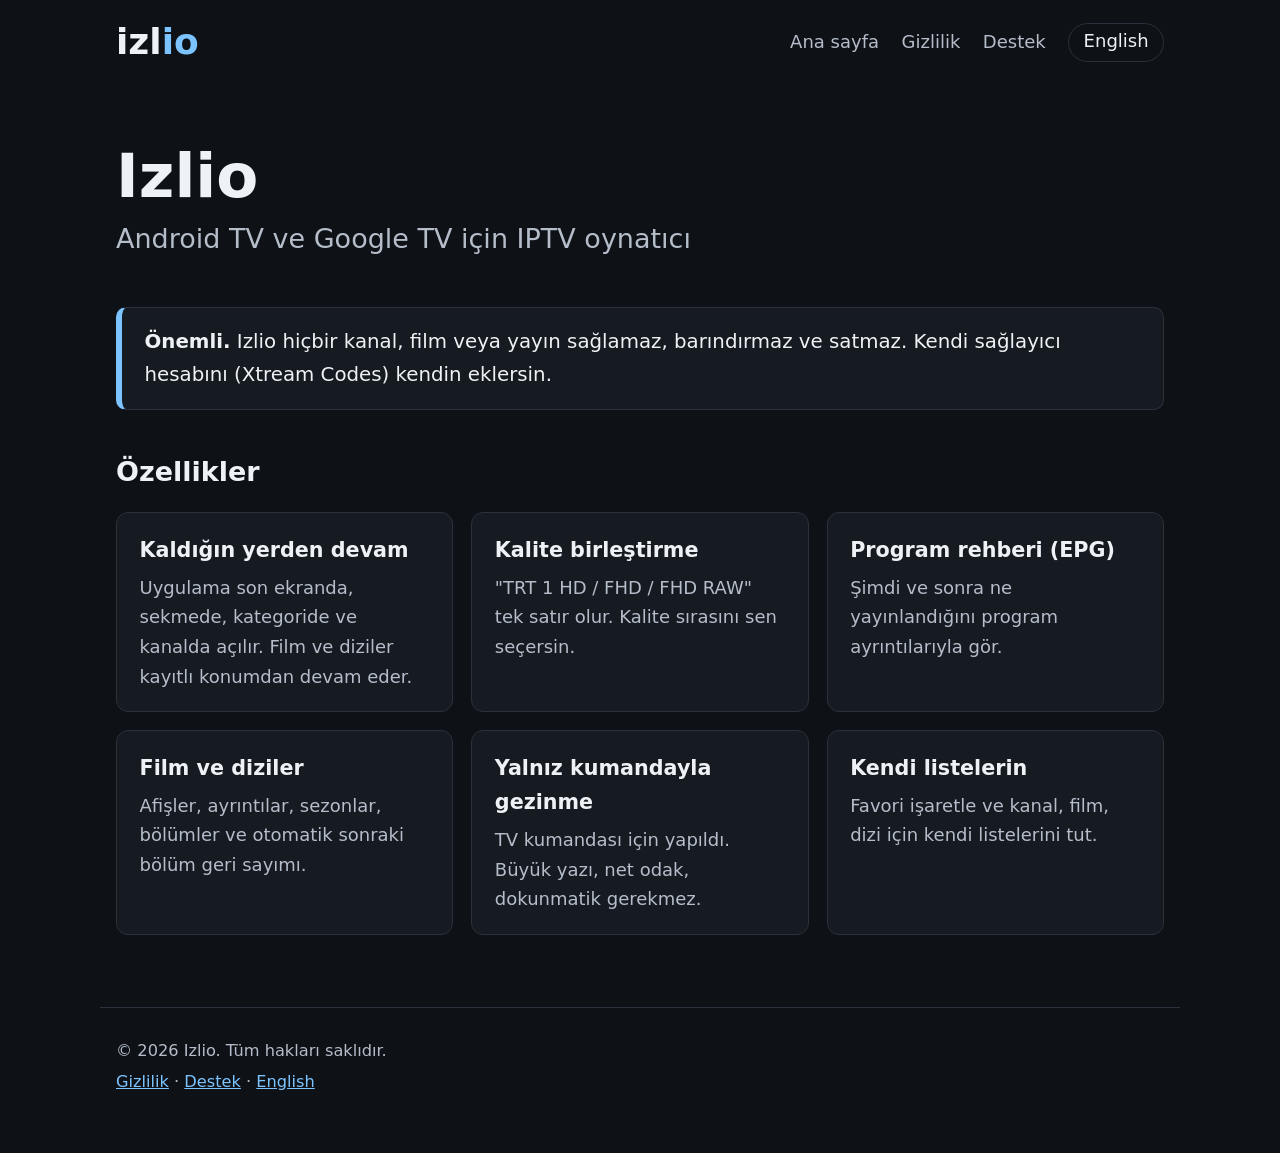
==== tr/index.html @ 5676ca07 "Add Izlio static site (EN and TR) Co-Authored-By: Claude Sonnet 5.5 <noreply@anthropic.com>" ====
<!doctype html>
<html lang="tr">
<head>
<meta charset="utf-8">
<meta name="viewport" content="width=device-width, initial-scale=1">
<title>Izlio - Android TV ve Google TV için IPTV oynatıcı</title>
<meta name="description" content="Izlio, Android TV ve Google TV için bir IPTV oynatıcıdır. Kaldığın yerden devam, EPG, film ve dizi, yalnız kumandayla gezinme.">
<meta name="color-scheme" content="dark">
<link rel="stylesheet" href="../style.css">
</head>
<body>
<header class="top"><a class="brand" href="index.html"><svg class="mark" viewBox="0 0 150 44" role="img" aria-label="izlio" xmlns="http://www.w3.org/2000/svg"><text x="0" y="34" font-size="40" font-weight="700" font-family="system-ui,-apple-system,Segoe UI,Roboto,sans-serif" fill="currentColor">izl<tspan fill="#7cc4ff">io</tspan></text></svg></a>
<nav aria-label="Main"><a href="index.html">Ana sayfa</a><a href="privacy.html">Gizlilik</a><a href="support.html">Destek</a><a class="lang" href="../" hreflang="en">English</a></nav></header>
<main>
<section class="hero"><h1>Izlio</h1><p class="lead">Android TV ve Google TV için IPTV oynatıcı</p></section>
<aside class="notice" role="note"><strong>Önemli.</strong> Izlio hiçbir kanal, film veya yayın sağlamaz, barındırmaz ve satmaz. Kendi sağlayıcı hesabını (Xtream Codes) kendin eklersin.</aside>
<section><h2>Özellikler</h2><ul class="features">
<li><h3>Kaldığın yerden devam</h3><p>Uygulama son ekranda, sekmede, kategoride ve kanalda açılır. Film ve diziler kayıtlı konumdan devam eder.</p></li>
<li><h3>Kalite birleştirme</h3><p>"TRT 1 HD / FHD / FHD RAW" tek satır olur. Kalite sırasını sen seçersin.</p></li>
<li><h3>Program rehberi (EPG)</h3><p>Şimdi ve sonra ne yayınlandığını program ayrıntılarıyla gör.</p></li>
<li><h3>Film ve diziler</h3><p>Afişler, ayrıntılar, sezonlar, bölümler ve otomatik sonraki bölüm geri sayımı.</p></li>
<li><h3>Yalnız kumandayla gezinme</h3><p>TV kumandası için yapıldı. Büyük yazı, net odak, dokunmatik gerekmez.</p></li>
<li><h3>Kendi listelerin</h3><p>Favori işaretle ve kanal, film, dizi için kendi listelerini tut.</p></li>
</ul></section>
</main>
<footer><p>&copy; 2026 Izlio. Tüm hakları saklıdır.</p><p><a href="privacy.html">Gizlilik</a> · <a href="support.html">Destek</a> · <a href="../">English</a></p></footer>
</body>
</html>
---- style.css ----
:root{--bg:#0e1116;--panel:#161b22;--line:#2a313c;--text:#eef2f7;--muted:#b4bdc9;--accent:#7cc4ff}
*{box-sizing:border-box}
html{font-size:112.5%}
body{margin:0;background:var(--bg);color:var(--text);font-family:system-ui,-apple-system,"Segoe UI",Roboto,"Helvetica Neue",Arial,sans-serif;line-height:1.65}
a{color:var(--accent)}
a:focus-visible,summary:focus-visible{outline:3px solid var(--accent);outline-offset:3px;border-radius:4px}
.top{display:flex;flex-wrap:wrap;gap:1rem;align-items:center;justify-content:space-between;max-width:60rem;margin:0 auto;padding:1.25rem 16px}
.brand{color:var(--text);text-decoration:none}
.mark{height:2.2rem;width:auto;display:block}
nav{display:flex;flex-wrap:wrap;gap:.25rem 1.25rem}
nav a{color:var(--muted);text-decoration:none;padding:.25rem 0}
nav a:hover{color:var(--text)}
nav .lang{border:1px solid var(--line);border-radius:999px;padding:.1rem .8rem;color:var(--text)}
main{max-width:60rem;margin:0 auto;padding:1rem 16px 3rem}
h1{font-size:2.4rem;line-height:1.2;margin:1.5rem 0 .5rem}
h2{font-size:1.5rem;margin:2.2rem 0 .5rem}
h3{font-size:1.15rem;margin:0 0 .3rem}
.hero{padding:2rem 0 1rem}
.hero h1{font-size:3.4rem;margin:0}
.lead{font-size:1.5rem;color:var(--muted);margin:.3rem 0 0}
.meta{color:var(--muted)}
.notice{background:var(--panel);border:1px solid var(--line);border-left:6px solid var(--accent);border-radius:10px;padding:1rem 1.25rem;margin:1.5rem 0;font-size:1.1rem}
.features{list-style:none;padding:0;margin:1rem 0;display:grid;grid-template-columns:repeat(auto-fit,minmax(16rem,1fr));gap:1rem}
.features li{background:var(--panel);border:1px solid var(--line);border-radius:12px;padding:1.1rem 1.25rem}
.features p{margin:0;color:var(--muted)}
details{background:var(--panel);border:1px solid var(--line);border-radius:10px;padding:.8rem 1.1rem;margin:.75rem 0}
summary{cursor:pointer;font-weight:600;font-size:1.1rem}
details p{color:var(--muted);margin:.6rem 0 0}
.btn{display:inline-block;background:var(--accent);color:#0b1220;padding:.6rem 1.2rem;border-radius:8px;text-decoration:none;font-weight:600}
footer{max-width:60rem;margin:0 auto;padding:1.5rem 16px 3rem;border-top:1px solid var(--line);color:var(--muted);font-size:.9rem}
footer p{margin:.2rem 0}
@media (max-width:600px){html{font-size:100%}h1{font-size:2rem}.hero h1{font-size:2.6rem}.lead{font-size:1.25rem}}
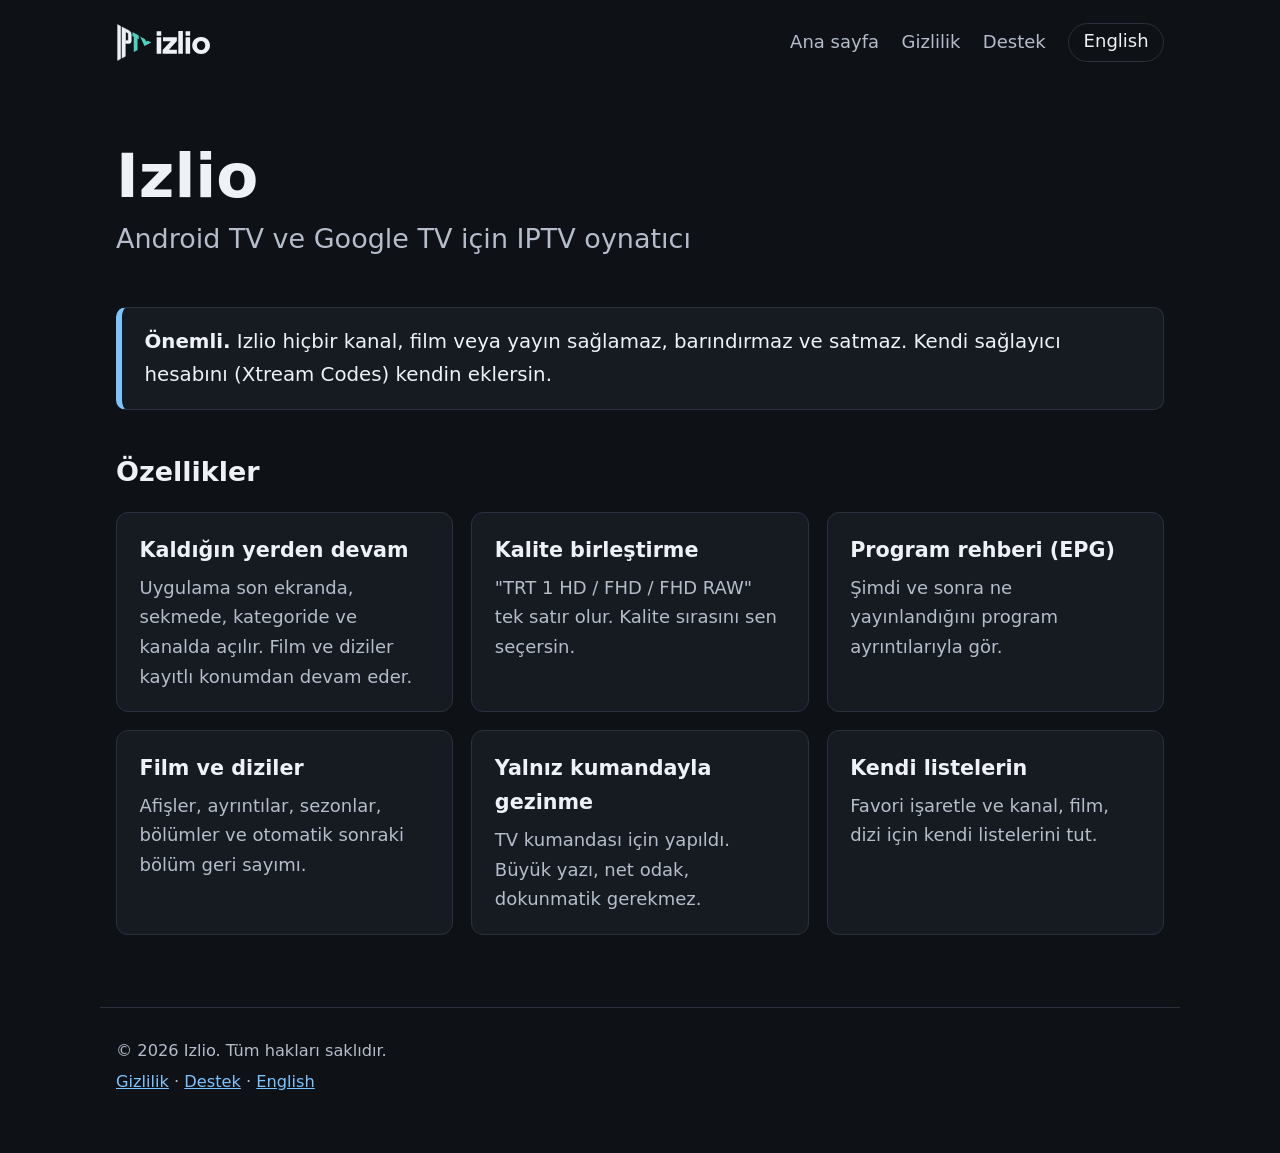
==== commit b1c80f57: "Add screenshots and logo Add 6 app screenshots in img/, the logo SVG and the favicon. Use the logo i" ====
--- a/tr/index.html
+++ b/tr/index.html
@@ -6,10 +6,11 @@
 <title>Izlio - Android TV ve Google TV için IPTV oynatıcı</title>
 <meta name="description" content="Izlio, Android TV ve Google TV için bir IPTV oynatıcıdır. Kaldığın yerden devam, EPG, film ve dizi, yalnız kumandayla gezinme.">
 <meta name="color-scheme" content="dark">
+<link rel="icon" href="../favicon.svg" type="image/svg+xml">
 <link rel="stylesheet" href="../style.css">
 </head>
 <body>
-<header class="top"><a class="brand" href="index.html"><svg class="mark" viewBox="0 0 150 44" role="img" aria-label="izlio" xmlns="http://www.w3.org/2000/svg"><text x="0" y="34" font-size="40" font-weight="700" font-family="system-ui,-apple-system,Segoe UI,Roboto,sans-serif" fill="currentColor">izl<tspan fill="#7cc4ff">io</tspan></text></svg></a>
+<header class="top"><a class="brand" href="index.html"><img class="mark" src="../logo.svg" alt="izlio" width="98" height="40"></a>
 <nav aria-label="Main"><a href="index.html">Ana sayfa</a><a href="privacy.html">Gizlilik</a><a href="support.html">Destek</a><a class="lang" href="../" hreflang="en">English</a></nav></header>
 <main>
 <section class="hero"><h1>Izlio</h1><p class="lead">Android TV ve Google TV için IPTV oynatıcı</p></section>
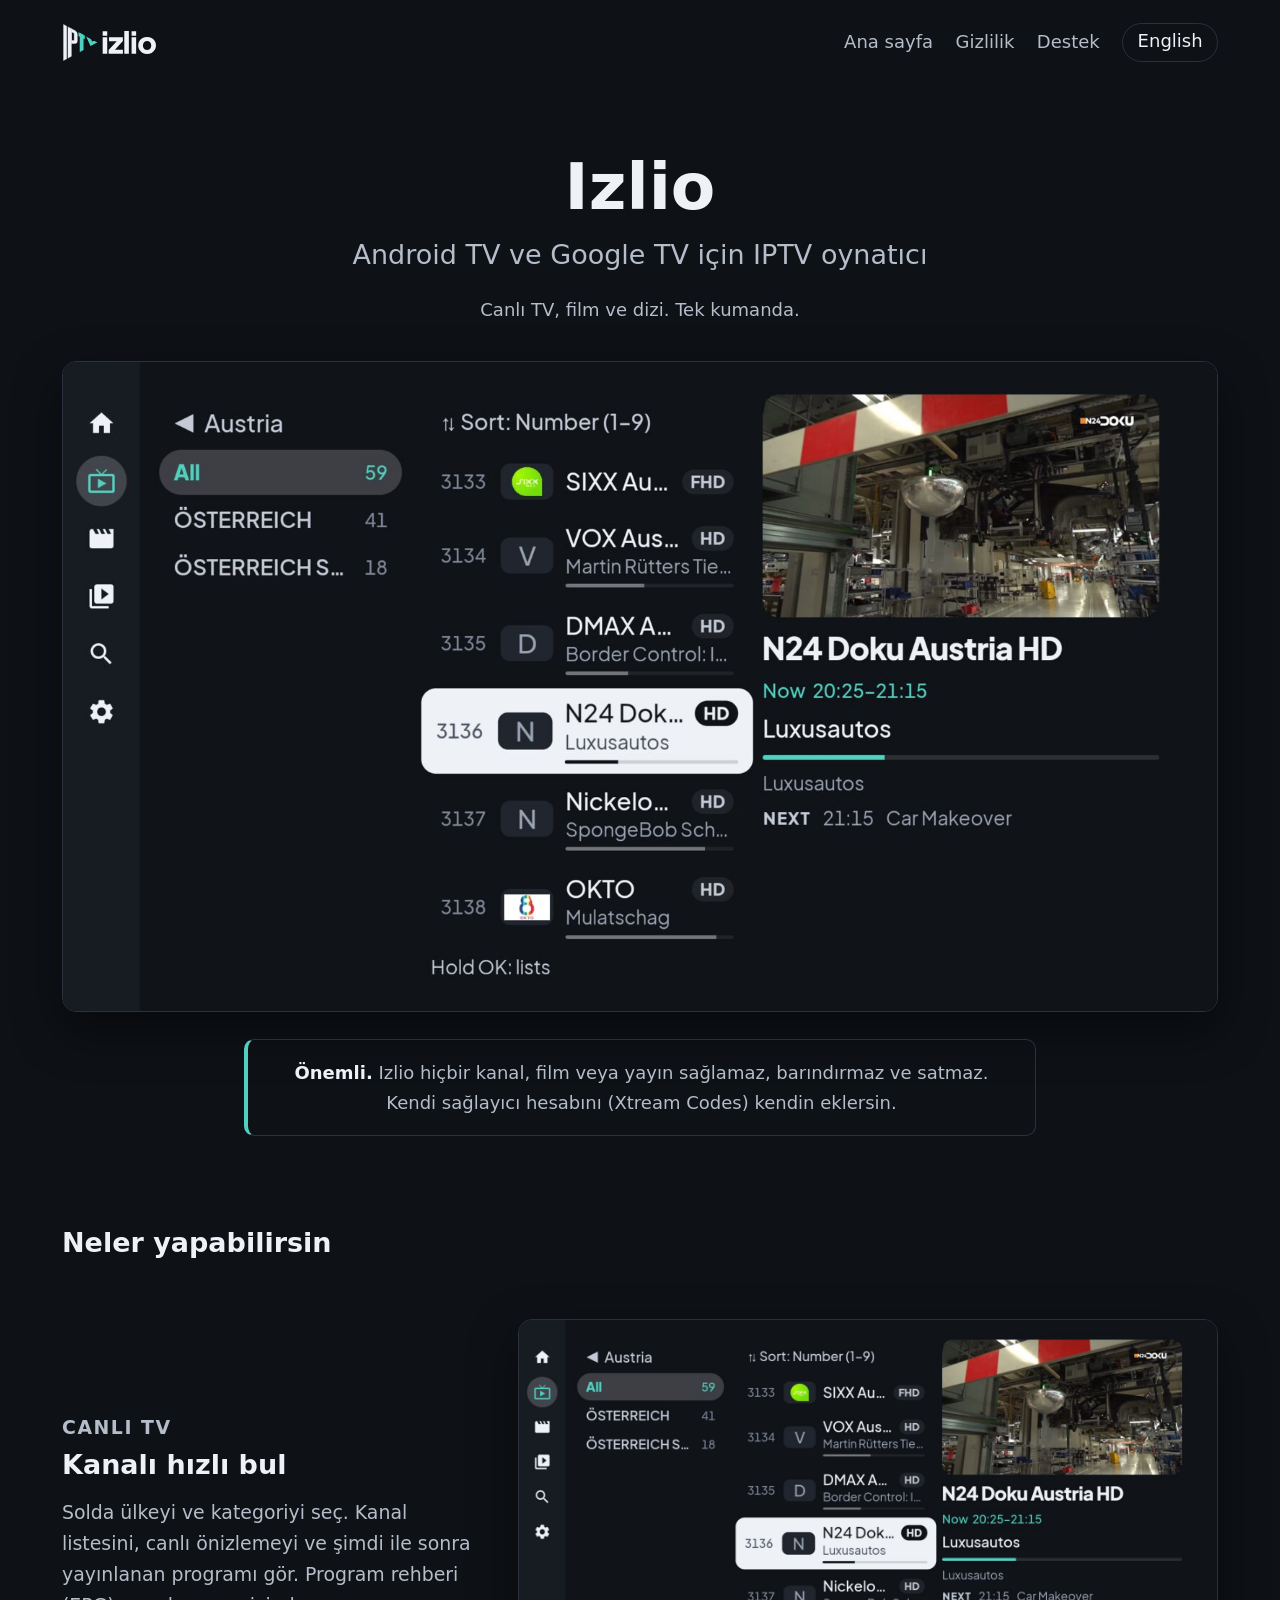
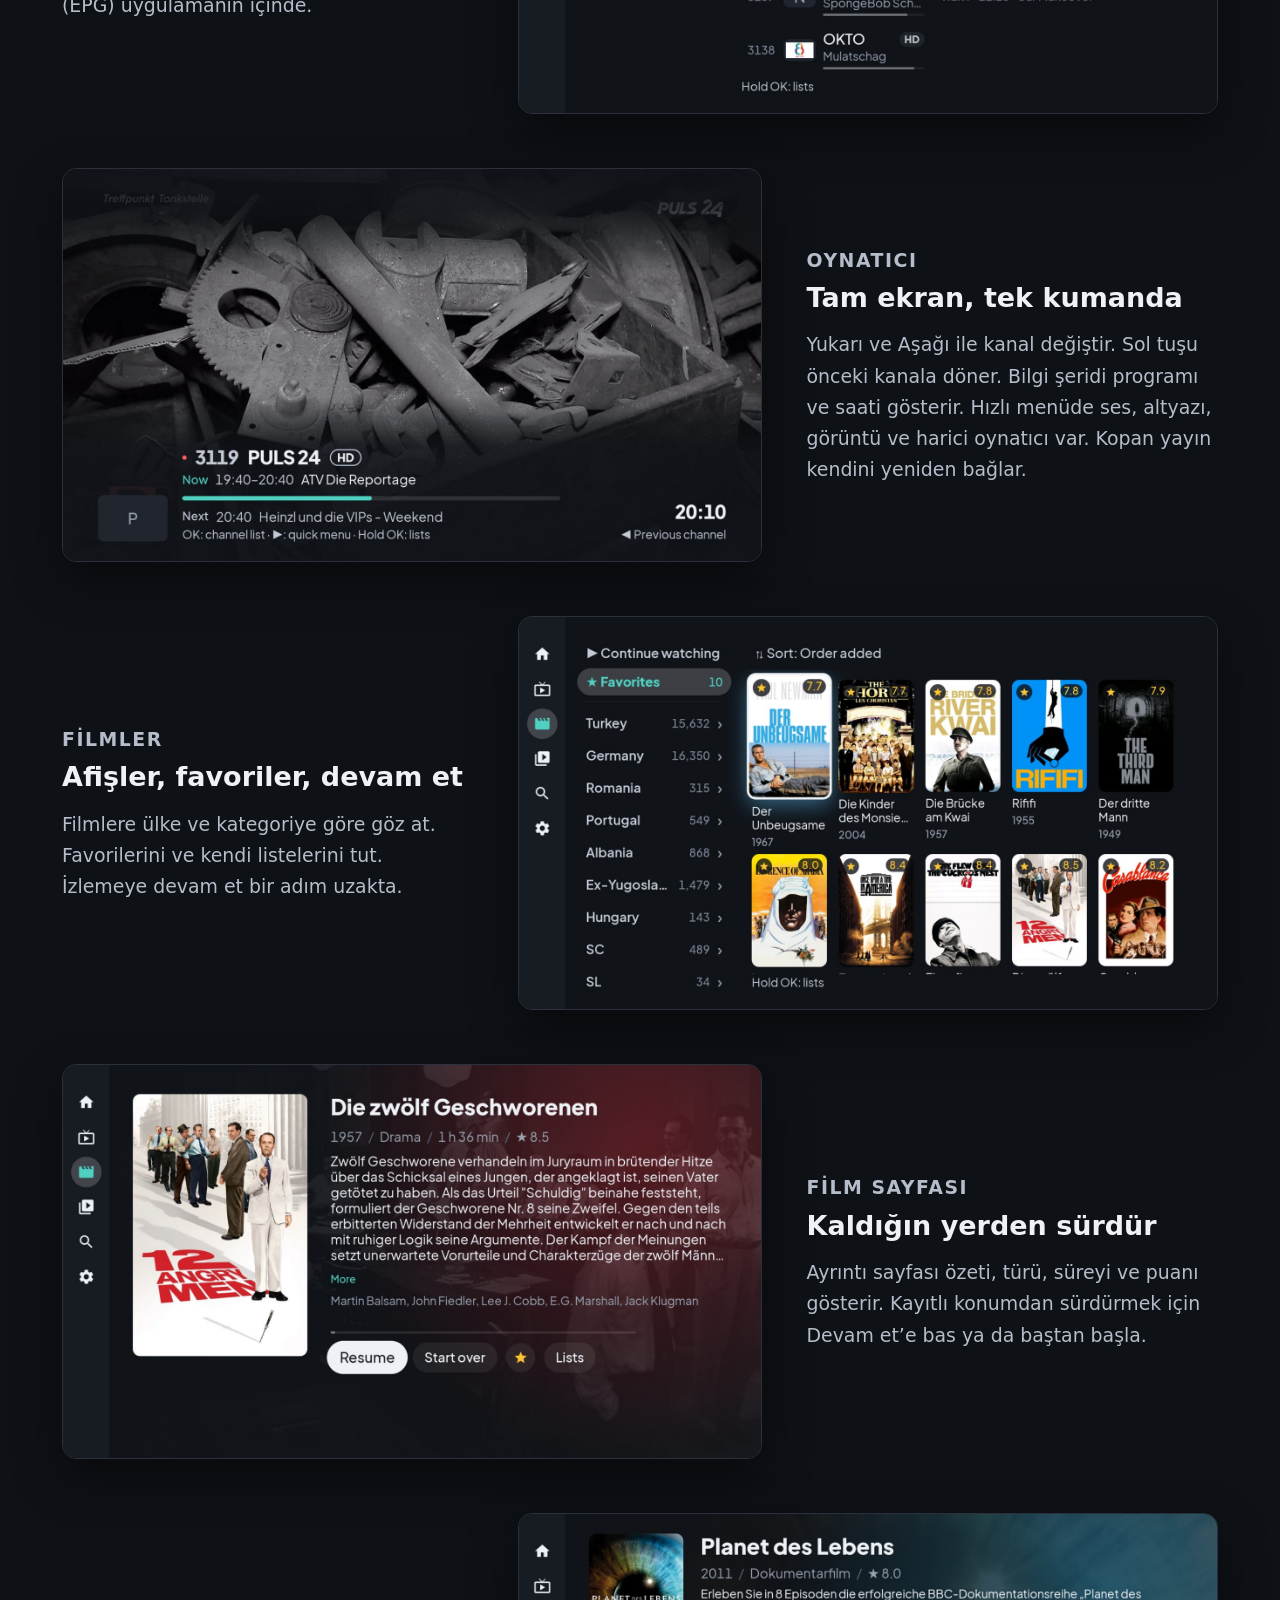
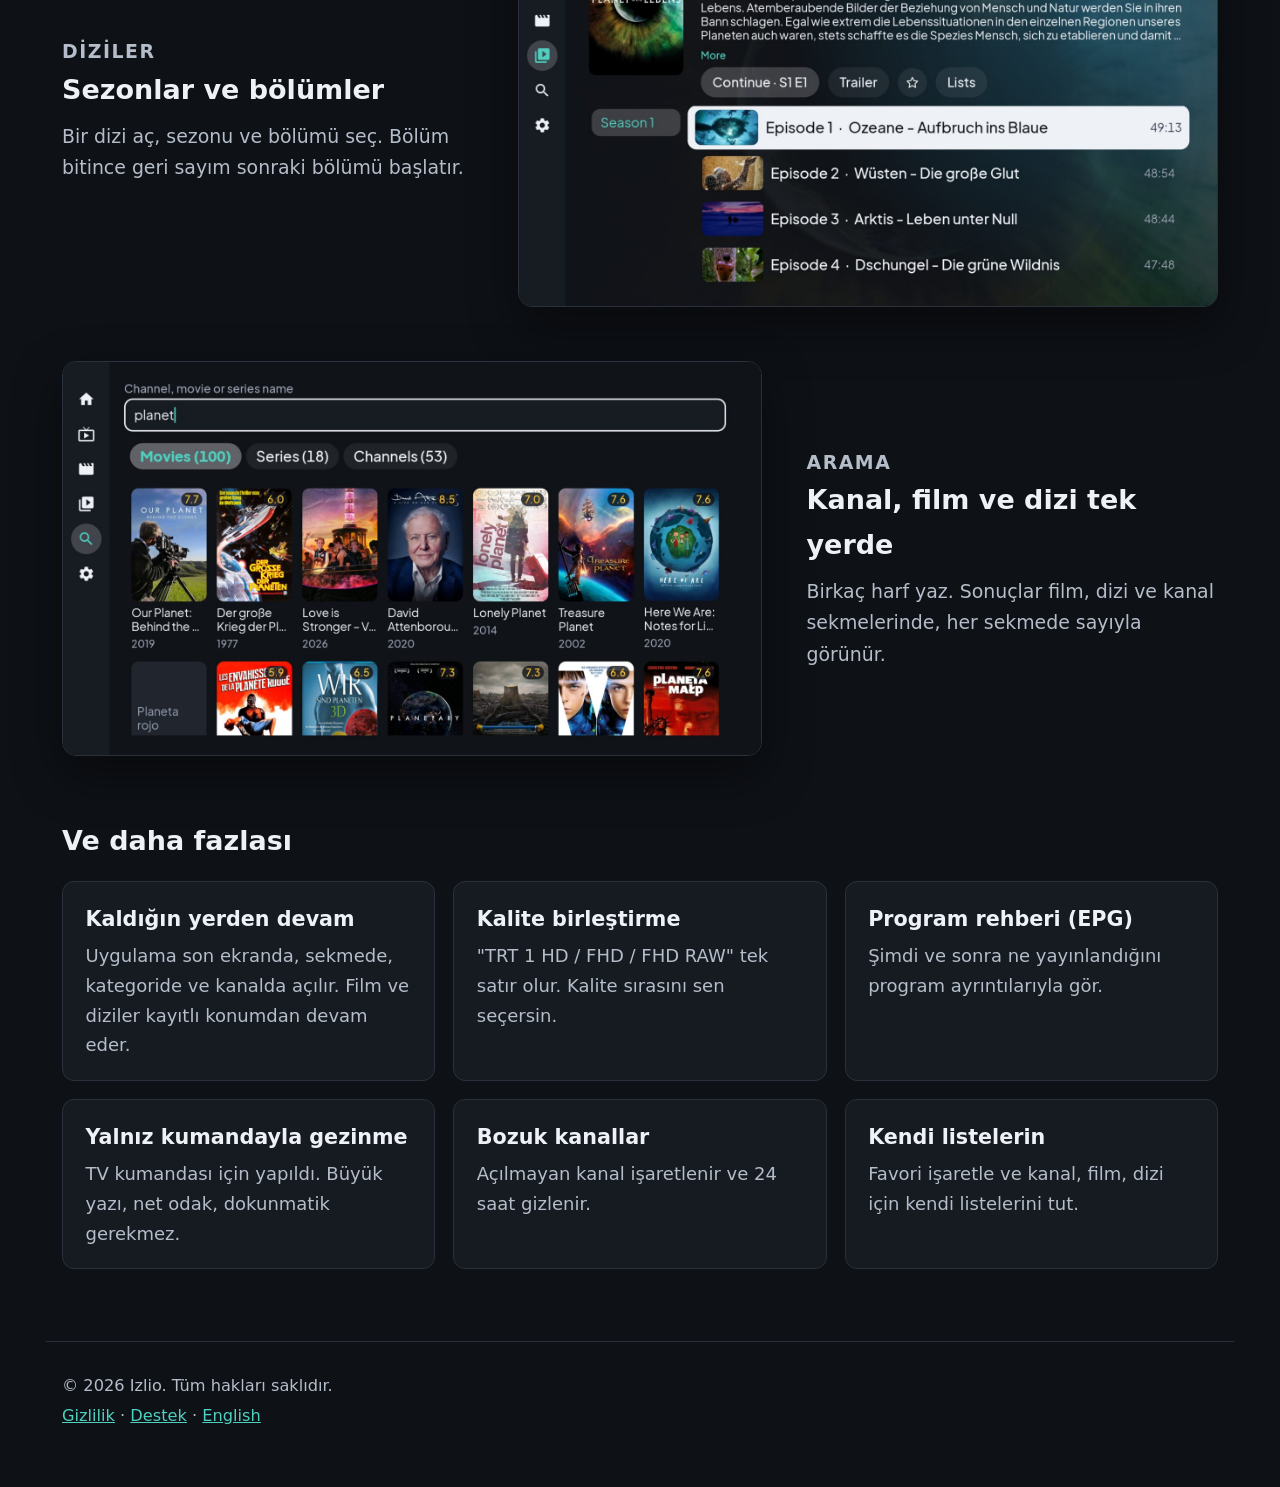
==== commit 67cbcadf: "Redesign home page Add a hero with a screenshot, 6 feature sections with screenshots, Open Graph tag" ====
--- a/tr/index.html
+++ b/tr/index.html
@@ -4,8 +4,19 @@
 <meta charset="utf-8">
 <meta name="viewport" content="width=device-width, initial-scale=1">
 <title>Izlio - Android TV ve Google TV için IPTV oynatıcı</title>
-<meta name="description" content="Izlio, Android TV ve Google TV için bir IPTV oynatıcıdır. Kaldığın yerden devam, EPG, film ve dizi, yalnız kumandayla gezinme.">
+<meta name="description" content="Izlio, Android TV ve Google TV için bir IPTV oynatıcıdır. Program rehberiyle canlı TV, film ve dizi, kaldığın yerden devam ve yalnız kumandayla kullanım.">
 <meta name="color-scheme" content="dark">
+<meta property="og:type" content="website">
+<meta property="og:site_name" content="Izlio">
+<meta property="og:title" content="Izlio - Android TV ve Google TV için IPTV oynatıcı">
+<meta property="og:description" content="Izlio, Android TV ve Google TV için bir IPTV oynatıcıdır. Program rehberiyle canlı TV, film ve dizi, kaldığın yerden devam ve yalnız kumandayla kullanım.">
+<meta property="og:url" content="https://kburakf.github.io/izlio/tr/">
+<meta property="og:locale" content="tr_TR">
+<meta property="og:image" content="https://kburakf.github.io/izlio/img/live-tv.jpg">
+<meta property="og:image:width" content="1600">
+<meta property="og:image:height" content="900">
+<meta property="og:image:alt" content="Izlio Canlı TV ekranı: solda ülke ve kategori listesi, ortada kanal listesi, sağda önizleme ile şimdiki ve sonraki program.">
+<meta name="twitter:card" content="summary_large_image">
 <link rel="icon" href="../favicon.svg" type="image/svg+xml">
 <link rel="stylesheet" href="../style.css">
 </head>
@@ -13,14 +24,23 @@
 <header class="top"><a class="brand" href="index.html"><img class="mark" src="../logo.svg" alt="izlio" width="98" height="40"></a>
 <nav aria-label="Main"><a href="index.html">Ana sayfa</a><a href="privacy.html">Gizlilik</a><a href="support.html">Destek</a><a class="lang" href="../" hreflang="en">English</a></nav></header>
 <main>
-<section class="hero"><h1>Izlio</h1><p class="lead">Android TV ve Google TV için IPTV oynatıcı</p></section>
-<aside class="notice" role="note"><strong>Önemli.</strong> Izlio hiçbir kanal, film veya yayın sağlamaz, barındırmaz ve satmaz. Kendi sağlayıcı hesabını (Xtream Codes) kendin eklersin.</aside>
-<section><h2>Özellikler</h2><ul class="features">
+<section class="hero-home"><h1>Izlio</h1><p class="lead">Android TV ve Google TV için IPTV oynatıcı</p><p class="meta">Canlı TV, film ve dizi. Tek kumanda.</p>
+<figure class="shot hero-shot"><img src="../img/live-tv.jpg" alt="Izlio Canlı TV ekranı: solda ülke ve kategori listesi, ortada kanal listesi, sağda önizleme ile şimdiki ve sonraki program." width="1600" height="900" decoding="async" fetchpriority="high"></figure>
+<aside class="notice notice-calm" role="note"><strong>Önemli.</strong> Izlio hiçbir kanal, film veya yayın sağlamaz, barındırmaz ve satmaz. Kendi sağlayıcı hesabını (Xtream Codes) kendin eklersin.</aside></section>
+<section aria-labelledby="f"><h2 id="f">Neler yapabilirsin</h2>
+<article class="feature"><div><p class="eyebrow">Canlı TV</p><h3>Kanalı hızlı bul</h3><p>Solda ülkeyi ve kategoriyi seç. Kanal listesini, canlı önizlemeyi ve şimdi ile sonra yayınlanan programı gör. Program rehberi (EPG) uygulamanın içinde.</p></div><figure class="shot"><img src="../img/live-tv.jpg" alt="Izlio Canlı TV ekranı: ülke listesi, kanal listesi ve canlı önizleme." width="1600" height="900" loading="lazy" decoding="async"></figure></article>
+<article class="feature"><div><p class="eyebrow">Oynatıcı</p><h3>Tam ekran, tek kumanda</h3><p>Yukarı ve Aşağı ile kanal değiştir. Sol tuşu önceki kanala döner. Bilgi şeridi programı ve saati gösterir. Hızlı menüde ses, altyazı, görüntü ve harici oynatıcı var. Kopan yayın kendini yeniden bağlar.</p></div><figure class="shot"><img src="../img/player.jpg" alt="Tam ekran canlı oynatıcı: kanal, şimdiki ve sonraki program ve saat gösteren bilgi şeridi." width="1600" height="900" loading="lazy" decoding="async"></figure></article>
+<article class="feature"><div><p class="eyebrow">Filmler</p><h3>Afişler, favoriler, devam et</h3><p>Filmlere ülke ve kategoriye göre göz at. Favorilerini ve kendi listelerini tut. İzlemeye devam et bir adım uzakta.</p></div><figure class="shot"><img src="../img/movies.jpg" alt="Izlio Filmler ekranı: film afişleri ızgarası, İzlemeye devam et ve Favoriler girişleri." width="1600" height="900" loading="lazy" decoding="async"></figure></article>
+<article class="feature"><div><p class="eyebrow">Film sayfası</p><h3>Kaldığın yerden sürdür</h3><p>Ayrıntı sayfası özeti, türü, süreyi ve puanı gösterir. Kayıtlı konumdan sürdürmek için Devam et’e bas ya da baştan başla.</p></div><figure class="shot"><img src="../img/movie-detail.jpg" alt="Film ayrıntı sayfası: afiş, özet, tür, süre, puan ile Devam et ve Baştan başla düğmeleri." width="1600" height="900" loading="lazy" decoding="async"></figure></article>
+<article class="feature"><div><p class="eyebrow">Diziler</p><h3>Sezonlar ve bölümler</h3><p>Bir dizi aç, sezonu ve bölümü seç. Bölüm bitince geri sayım sonraki bölümü başlatır.</p></div><figure class="shot"><img src="../img/series.jpg" alt="Dizi sayfası: afiş, özet, sezon listesi ve süreleriyle bölüm listesi." width="1600" height="900" loading="lazy" decoding="async"></figure></article>
+<article class="feature"><div><p class="eyebrow">Arama</p><h3>Kanal, film ve dizi tek yerde</h3><p>Birkaç harf yaz. Sonuçlar film, dizi ve kanal sekmelerinde, her sekmede sayıyla görünür.</p></div><figure class="shot"><img src="../img/search.jpg" alt="Bir kelime için arama sonuçları: film, dizi ve kanal sekmeleri ile afiş ızgarası." width="1600" height="900" loading="lazy" decoding="async"></figure></article>
+</section>
+<section class="more" aria-labelledby="m"><h2 id="m">Ve daha fazlası</h2><ul class="features">
 <li><h3>Kaldığın yerden devam</h3><p>Uygulama son ekranda, sekmede, kategoride ve kanalda açılır. Film ve diziler kayıtlı konumdan devam eder.</p></li>
 <li><h3>Kalite birleştirme</h3><p>"TRT 1 HD / FHD / FHD RAW" tek satır olur. Kalite sırasını sen seçersin.</p></li>
 <li><h3>Program rehberi (EPG)</h3><p>Şimdi ve sonra ne yayınlandığını program ayrıntılarıyla gör.</p></li>
-<li><h3>Film ve diziler</h3><p>Afişler, ayrıntılar, sezonlar, bölümler ve otomatik sonraki bölüm geri sayımı.</p></li>
 <li><h3>Yalnız kumandayla gezinme</h3><p>TV kumandası için yapıldı. Büyük yazı, net odak, dokunmatik gerekmez.</p></li>
+<li><h3>Bozuk kanallar</h3><p>Açılmayan kanal işaretlenir ve 24 saat gizlenir.</p></li>
 <li><h3>Kendi listelerin</h3><p>Favori işaretle ve kanal, film, dizi için kendi listelerini tut.</p></li>
 </ul></section>
 </main>
--- a/style.css
+++ b/style.css
@@ -1,4 +1,4 @@
-:root{--bg:#0e1116;--panel:#161b22;--line:#2a313c;--text:#eef2f7;--muted:#b4bdc9;--accent:#7cc4ff}
+:root{--bg:#0e1116;--panel:#161b22;--line:#2a313c;--text:#eef2f7;--muted:#b4bdc9;--accent:#4fd1c1}
 *{box-sizing:border-box}
 html{font-size:112.5%}
 body{margin:0;background:var(--bg);color:var(--text);font-family:system-ui,-apple-system,"Segoe UI",Roboto,"Helvetica Neue",Arial,sans-serif;line-height:1.65}
@@ -7,11 +7,12 @@
 .top{display:flex;flex-wrap:wrap;gap:1rem;align-items:center;justify-content:space-between;max-width:60rem;margin:0 auto;padding:1.25rem 16px}
 .brand{color:var(--text);text-decoration:none}
 .mark{height:2.2rem;width:auto;display:block}
+.top{max-width:66rem}
 nav{display:flex;flex-wrap:wrap;gap:.25rem 1.25rem}
 nav a{color:var(--muted);text-decoration:none;padding:.25rem 0}
 nav a:hover{color:var(--text)}
 nav .lang{border:1px solid var(--line);border-radius:999px;padding:.1rem .8rem;color:var(--text)}
-main{max-width:60rem;margin:0 auto;padding:1rem 16px 3rem}
+main{max-width:66rem;margin:0 auto;padding:1rem 16px 3rem}
 h1{font-size:2.4rem;line-height:1.2;margin:1.5rem 0 .5rem}
 h2{font-size:1.5rem;margin:2.2rem 0 .5rem}
 h3{font-size:1.15rem;margin:0 0 .3rem}
@@ -27,6 +28,26 @@
 summary{cursor:pointer;font-weight:600;font-size:1.1rem}
 details p{color:var(--muted);margin:.6rem 0 0}
 .btn{display:inline-block;background:var(--accent);color:#0b1220;padding:.6rem 1.2rem;border-radius:8px;text-decoration:none;font-weight:600}
-footer{max-width:60rem;margin:0 auto;padding:1.5rem 16px 3rem;border-top:1px solid var(--line);color:var(--muted);font-size:.9rem}
+footer{max-width:66rem;margin:0 auto;padding:1.5rem 16px 3rem;border-top:1px solid var(--line);color:var(--muted);font-size:.9rem}
 footer p{margin:.2rem 0}
+
+.hero-home{text-align:center;padding:2.5rem 0 1rem}
+.hero-home h1{font-size:3.6rem;margin:0}
+.hero-home .lead{max-width:36rem;margin:.4rem auto 0}
+.shot{margin:0}
+.shot img{display:block;width:100%;height:auto;border-radius:14px;border:1px solid var(--line);background:var(--panel);box-shadow:0 18px 50px rgba(0,0,0,.45)}
+.hero-shot{margin:2rem 0 1.5rem}
+.notice-calm{background:transparent;border:1px solid var(--line);border-left:4px solid var(--accent);font-size:1rem;color:var(--muted);margin:1.5rem auto;max-width:44rem}
+.notice-calm strong{color:var(--text)}
+.feature{display:grid;grid-template-columns:1fr;gap:1.25rem;align-items:center;margin:3rem 0}
+.feature h3{font-size:1.5rem;margin:0 0 .5rem}
+.feature p{margin:0;color:var(--muted);font-size:1.05rem}
+.eyebrow{color:var(--accent);font-weight:600;font-size:.85rem;letter-spacing:.08em;text-transform:uppercase;margin:0 0 .4rem}
+.more{margin-top:3.5rem}
+@media (min-width:860px){
+.feature{grid-template-columns:minmax(0,1fr) minmax(0,1.7fr);gap:2.5rem}
+.feature:nth-of-type(even) .shot{order:-1}
+.feature:nth-of-type(even){grid-template-columns:minmax(0,1.7fr) minmax(0,1fr)}
+}
+@media (max-width:600px){.hero-home h1{font-size:2.8rem}.feature{margin:2.2rem 0}}
 @media (max-width:600px){html{font-size:100%}h1{font-size:2rem}.hero h1{font-size:2.6rem}.lead{font-size:1.25rem}}
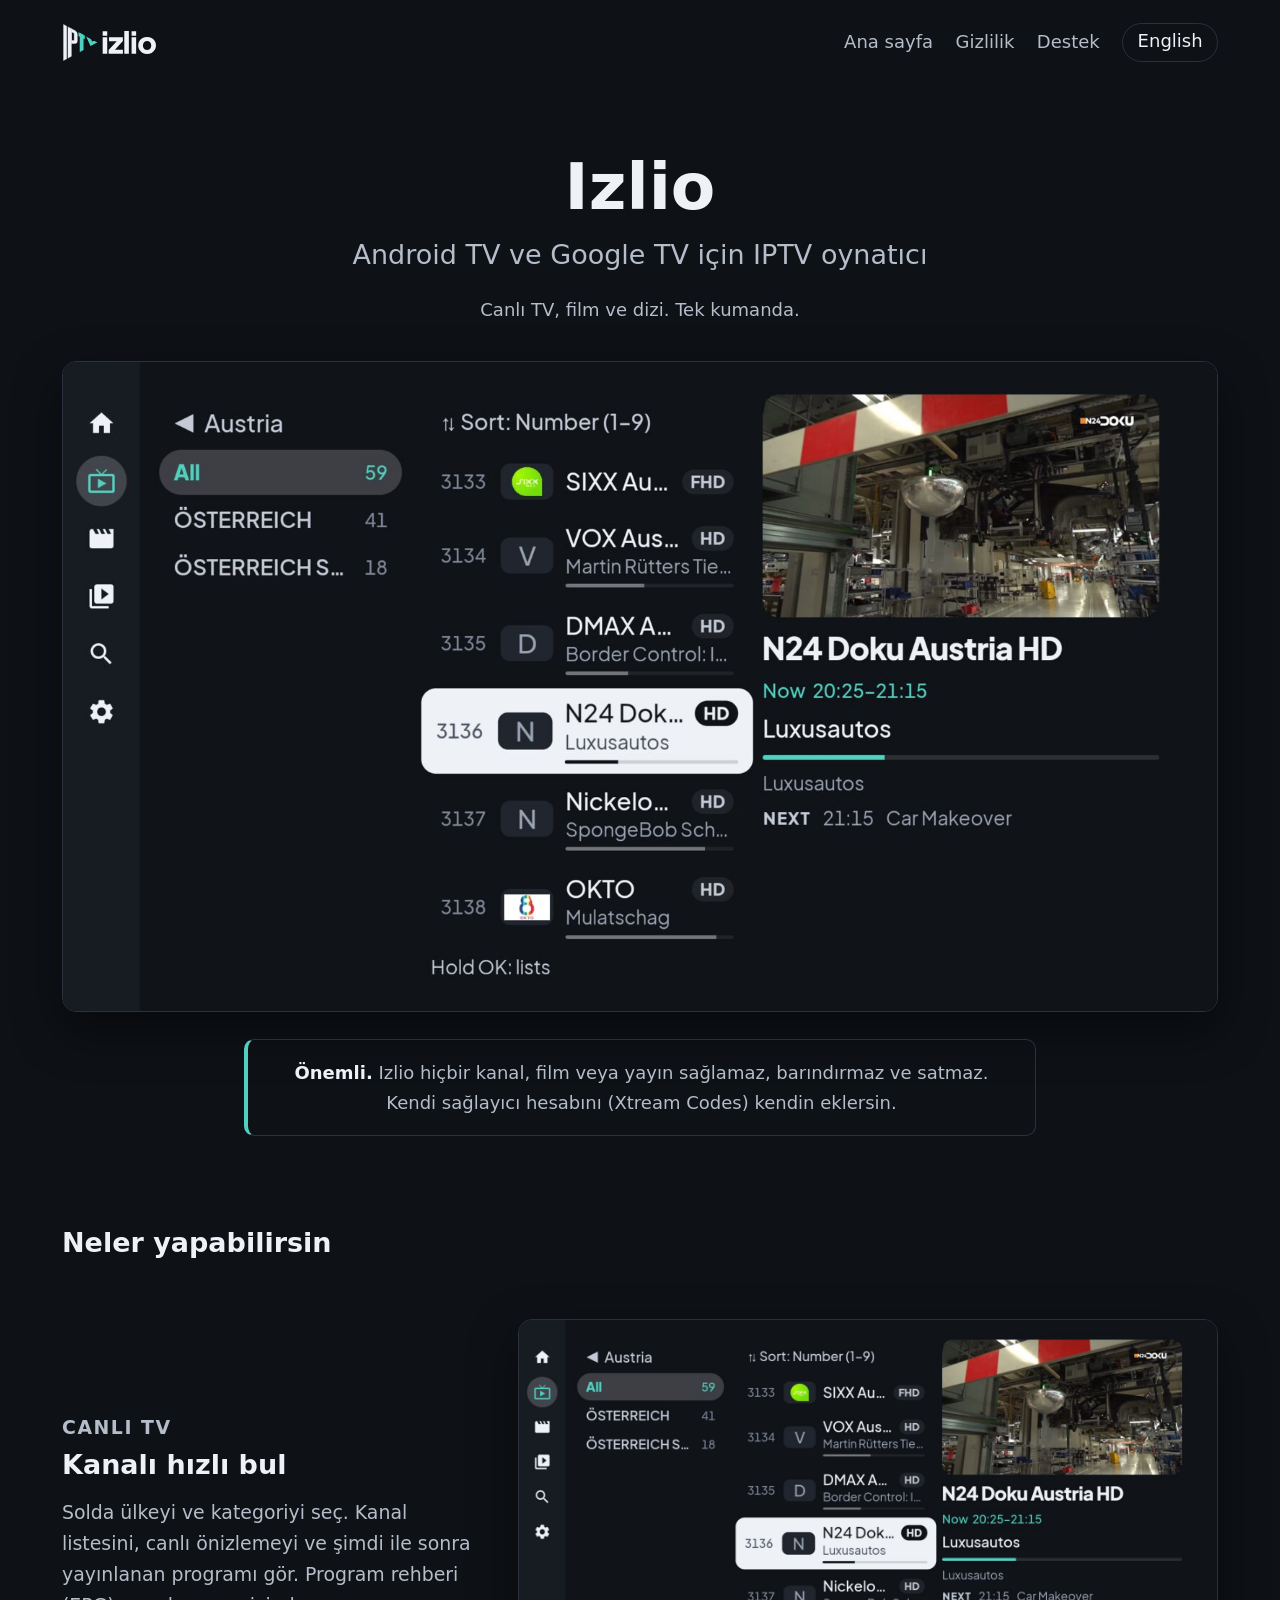
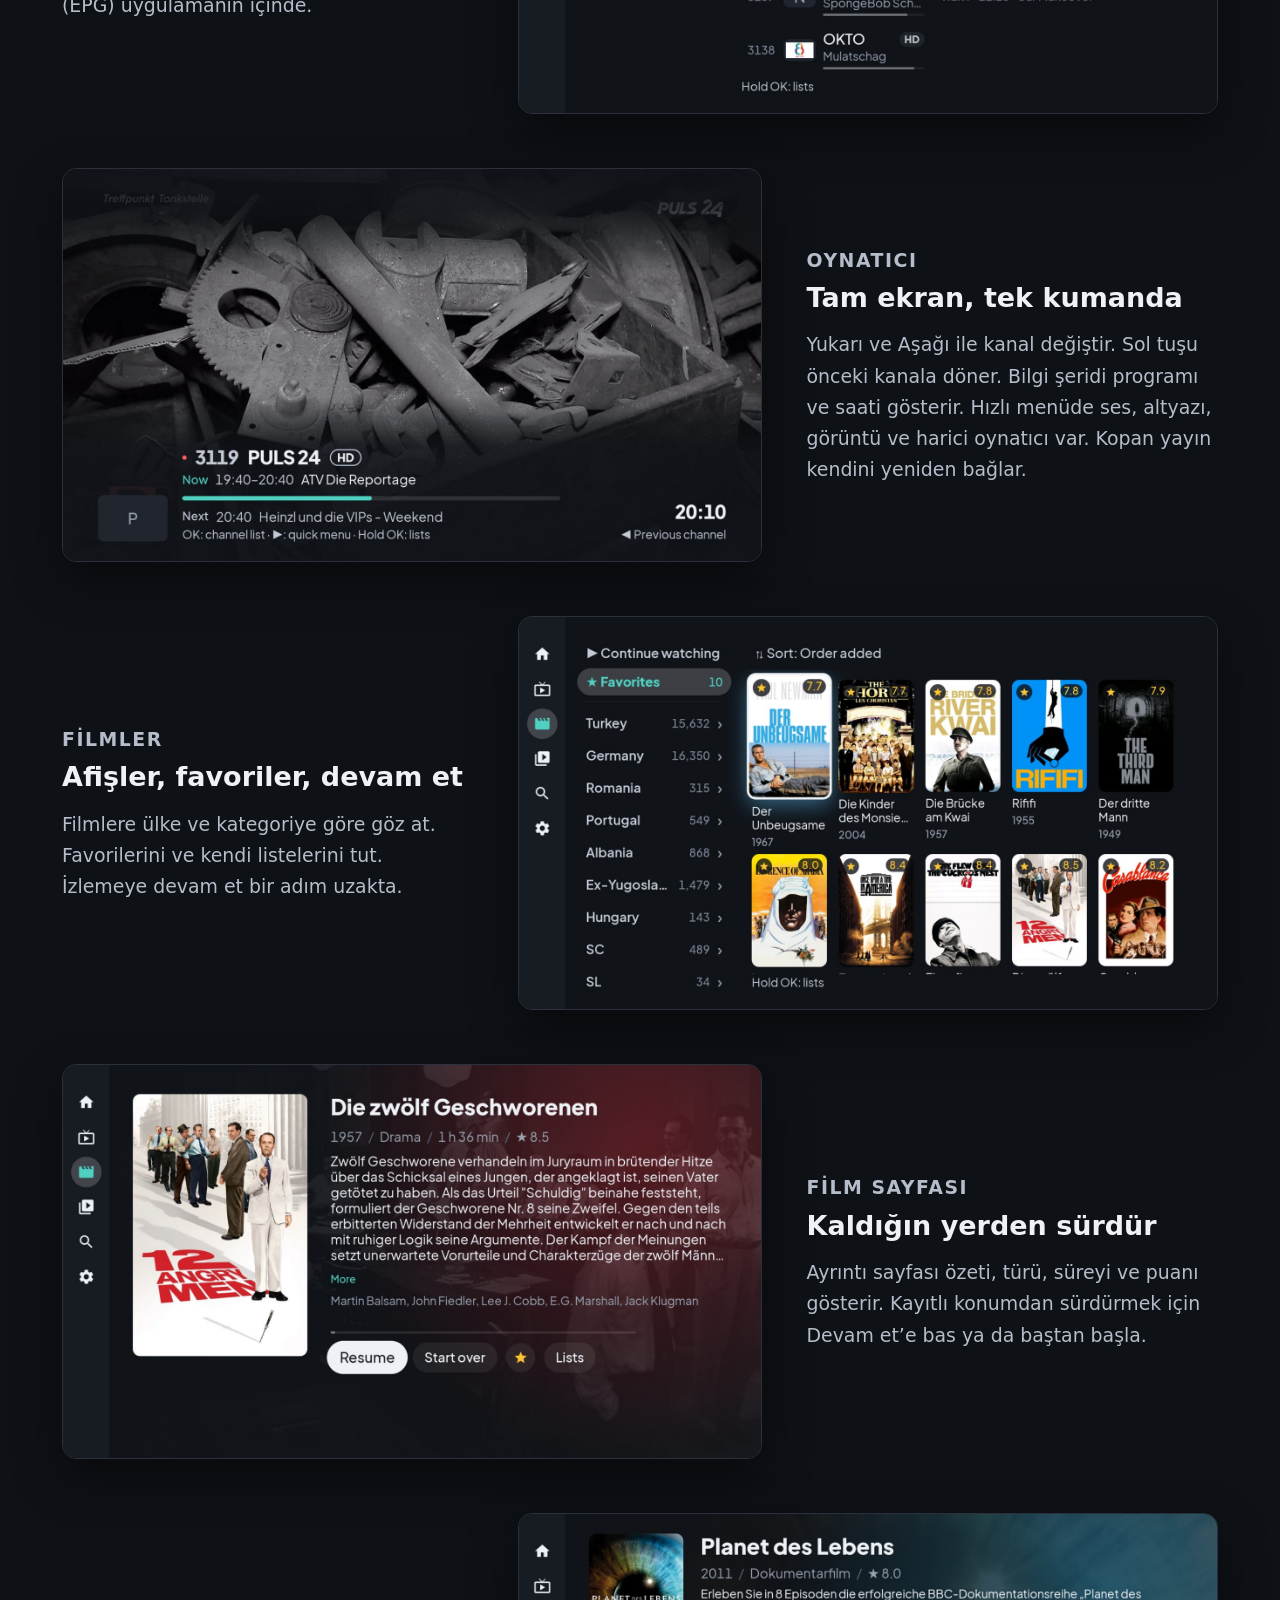
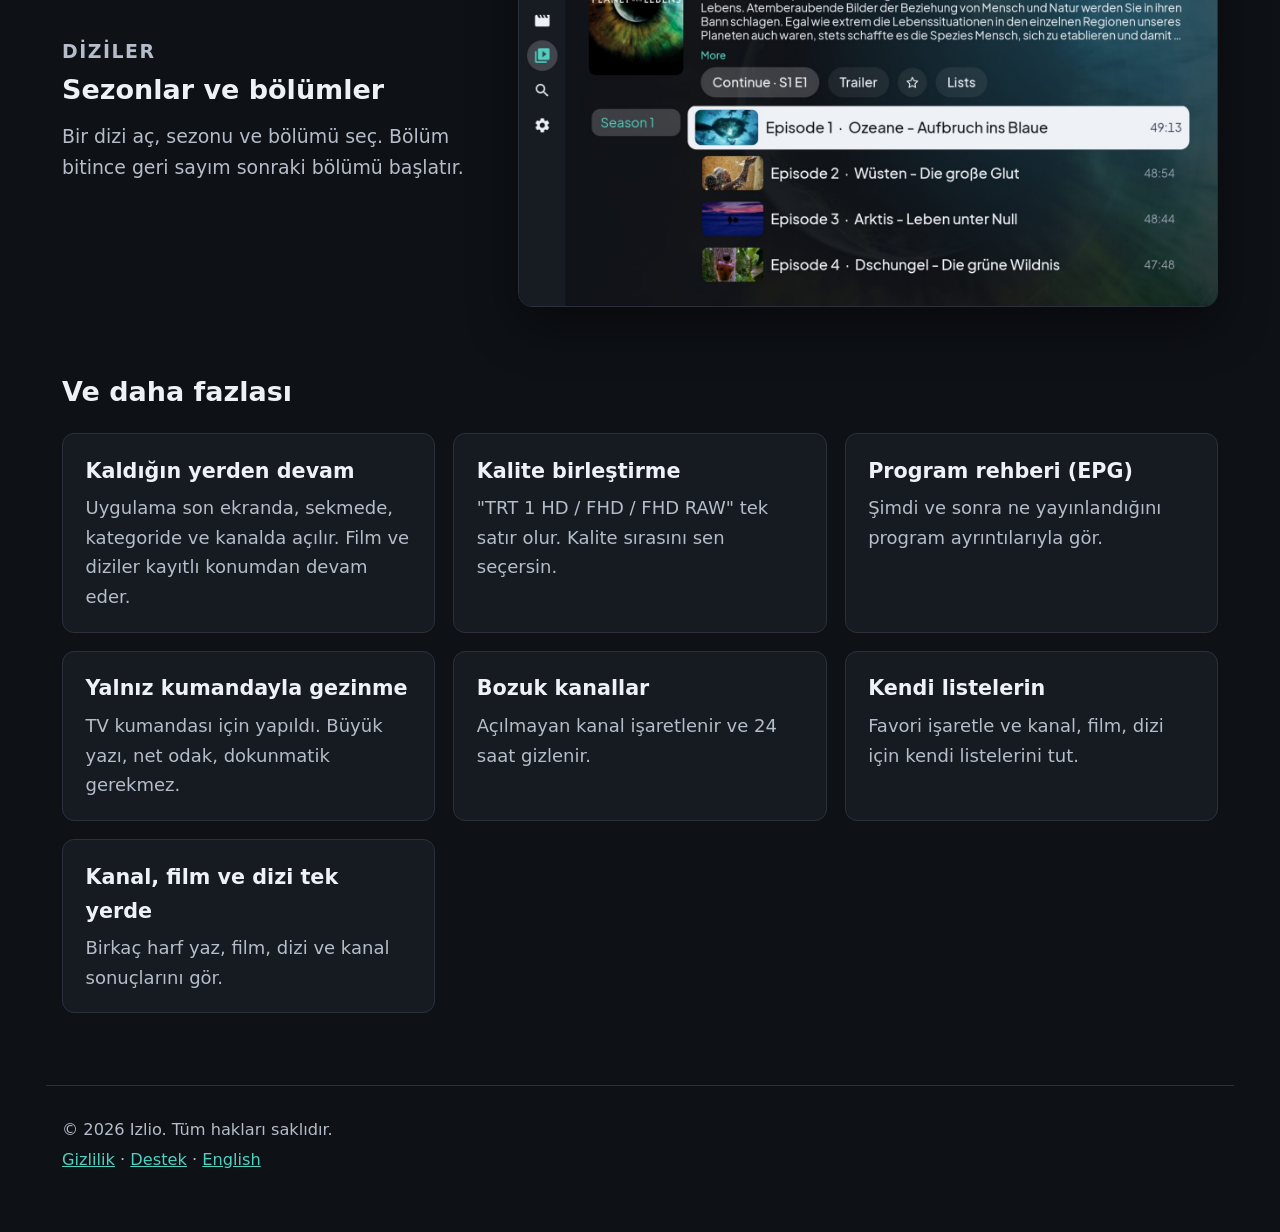
==== commit 7f79c203: "Remove search screenshot (third-party posters) Co-Authored-By: Claude Sonnet 5.5 <noreply@anthropic." ====
--- a/tr/index.html
+++ b/tr/index.html
@@ -33,7 +33,6 @@
 <article class="feature"><div><p class="eyebrow">Filmler</p><h3>Afişler, favoriler, devam et</h3><p>Filmlere ülke ve kategoriye göre göz at. Favorilerini ve kendi listelerini tut. İzlemeye devam et bir adım uzakta.</p></div><figure class="shot"><img src="../img/movies.jpg" alt="Izlio Filmler ekranı: film afişleri ızgarası, İzlemeye devam et ve Favoriler girişleri." width="1600" height="900" loading="lazy" decoding="async"></figure></article>
 <article class="feature"><div><p class="eyebrow">Film sayfası</p><h3>Kaldığın yerden sürdür</h3><p>Ayrıntı sayfası özeti, türü, süreyi ve puanı gösterir. Kayıtlı konumdan sürdürmek için Devam et’e bas ya da baştan başla.</p></div><figure class="shot"><img src="../img/movie-detail.jpg" alt="Film ayrıntı sayfası: afiş, özet, tür, süre, puan ile Devam et ve Baştan başla düğmeleri." width="1600" height="900" loading="lazy" decoding="async"></figure></article>
 <article class="feature"><div><p class="eyebrow">Diziler</p><h3>Sezonlar ve bölümler</h3><p>Bir dizi aç, sezonu ve bölümü seç. Bölüm bitince geri sayım sonraki bölümü başlatır.</p></div><figure class="shot"><img src="../img/series.jpg" alt="Dizi sayfası: afiş, özet, sezon listesi ve süreleriyle bölüm listesi." width="1600" height="900" loading="lazy" decoding="async"></figure></article>
-<article class="feature"><div><p class="eyebrow">Arama</p><h3>Kanal, film ve dizi tek yerde</h3><p>Birkaç harf yaz. Sonuçlar film, dizi ve kanal sekmelerinde, her sekmede sayıyla görünür.</p></div><figure class="shot"><img src="../img/search.jpg" alt="Bir kelime için arama sonuçları: film, dizi ve kanal sekmeleri ile afiş ızgarası." width="1600" height="900" loading="lazy" decoding="async"></figure></article>
 </section>
 <section class="more" aria-labelledby="m"><h2 id="m">Ve daha fazlası</h2><ul class="features">
 <li><h3>Kaldığın yerden devam</h3><p>Uygulama son ekranda, sekmede, kategoride ve kanalda açılır. Film ve diziler kayıtlı konumdan devam eder.</p></li>
@@ -42,6 +41,7 @@
 <li><h3>Yalnız kumandayla gezinme</h3><p>TV kumandası için yapıldı. Büyük yazı, net odak, dokunmatik gerekmez.</p></li>
 <li><h3>Bozuk kanallar</h3><p>Açılmayan kanal işaretlenir ve 24 saat gizlenir.</p></li>
 <li><h3>Kendi listelerin</h3><p>Favori işaretle ve kanal, film, dizi için kendi listelerini tut.</p></li>
+<li><h3>Kanal, film ve dizi tek yerde</h3><p>Birkaç harf yaz, film, dizi ve kanal sonuçlarını gör.</p></li>
 </ul></section>
 </main>
 <footer><p>&copy; 2026 Izlio. Tüm hakları saklıdır.</p><p><a href="privacy.html">Gizlilik</a> · <a href="support.html">Destek</a> · <a href="../">English</a></p></footer>
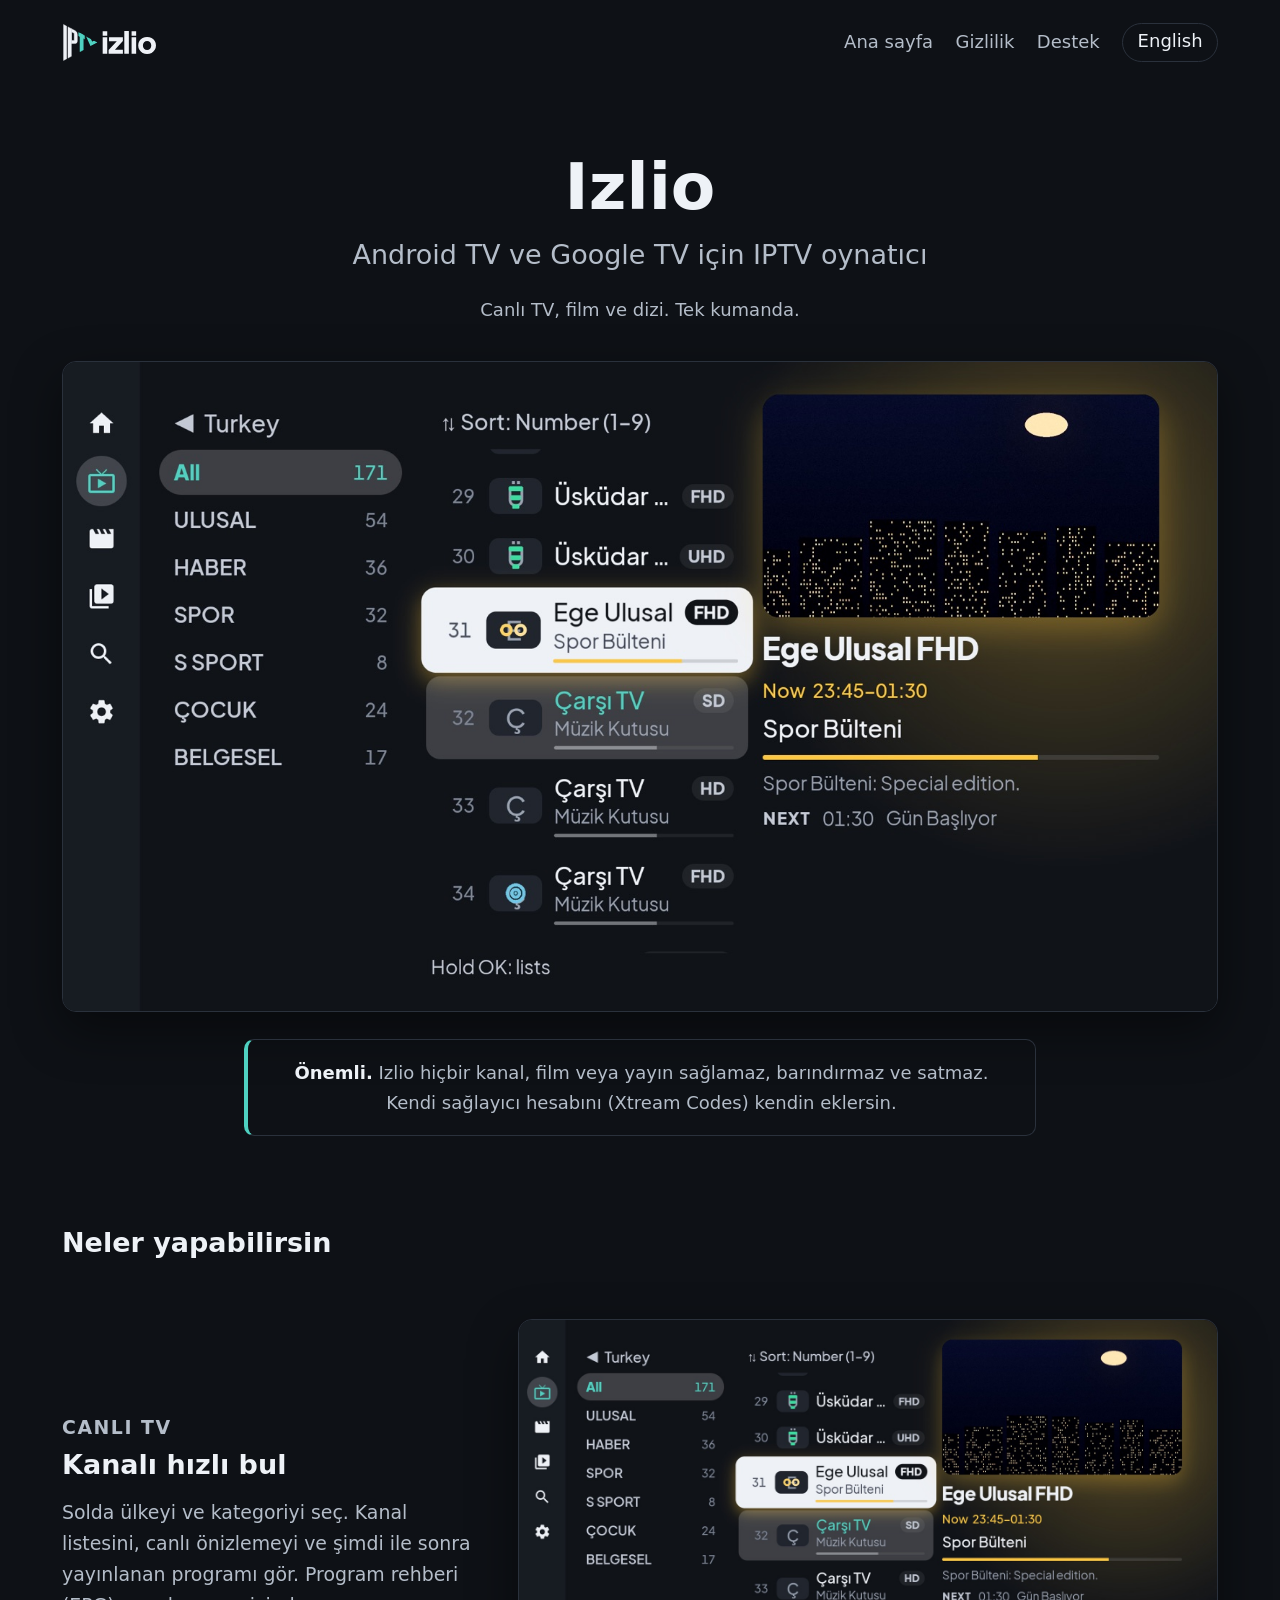
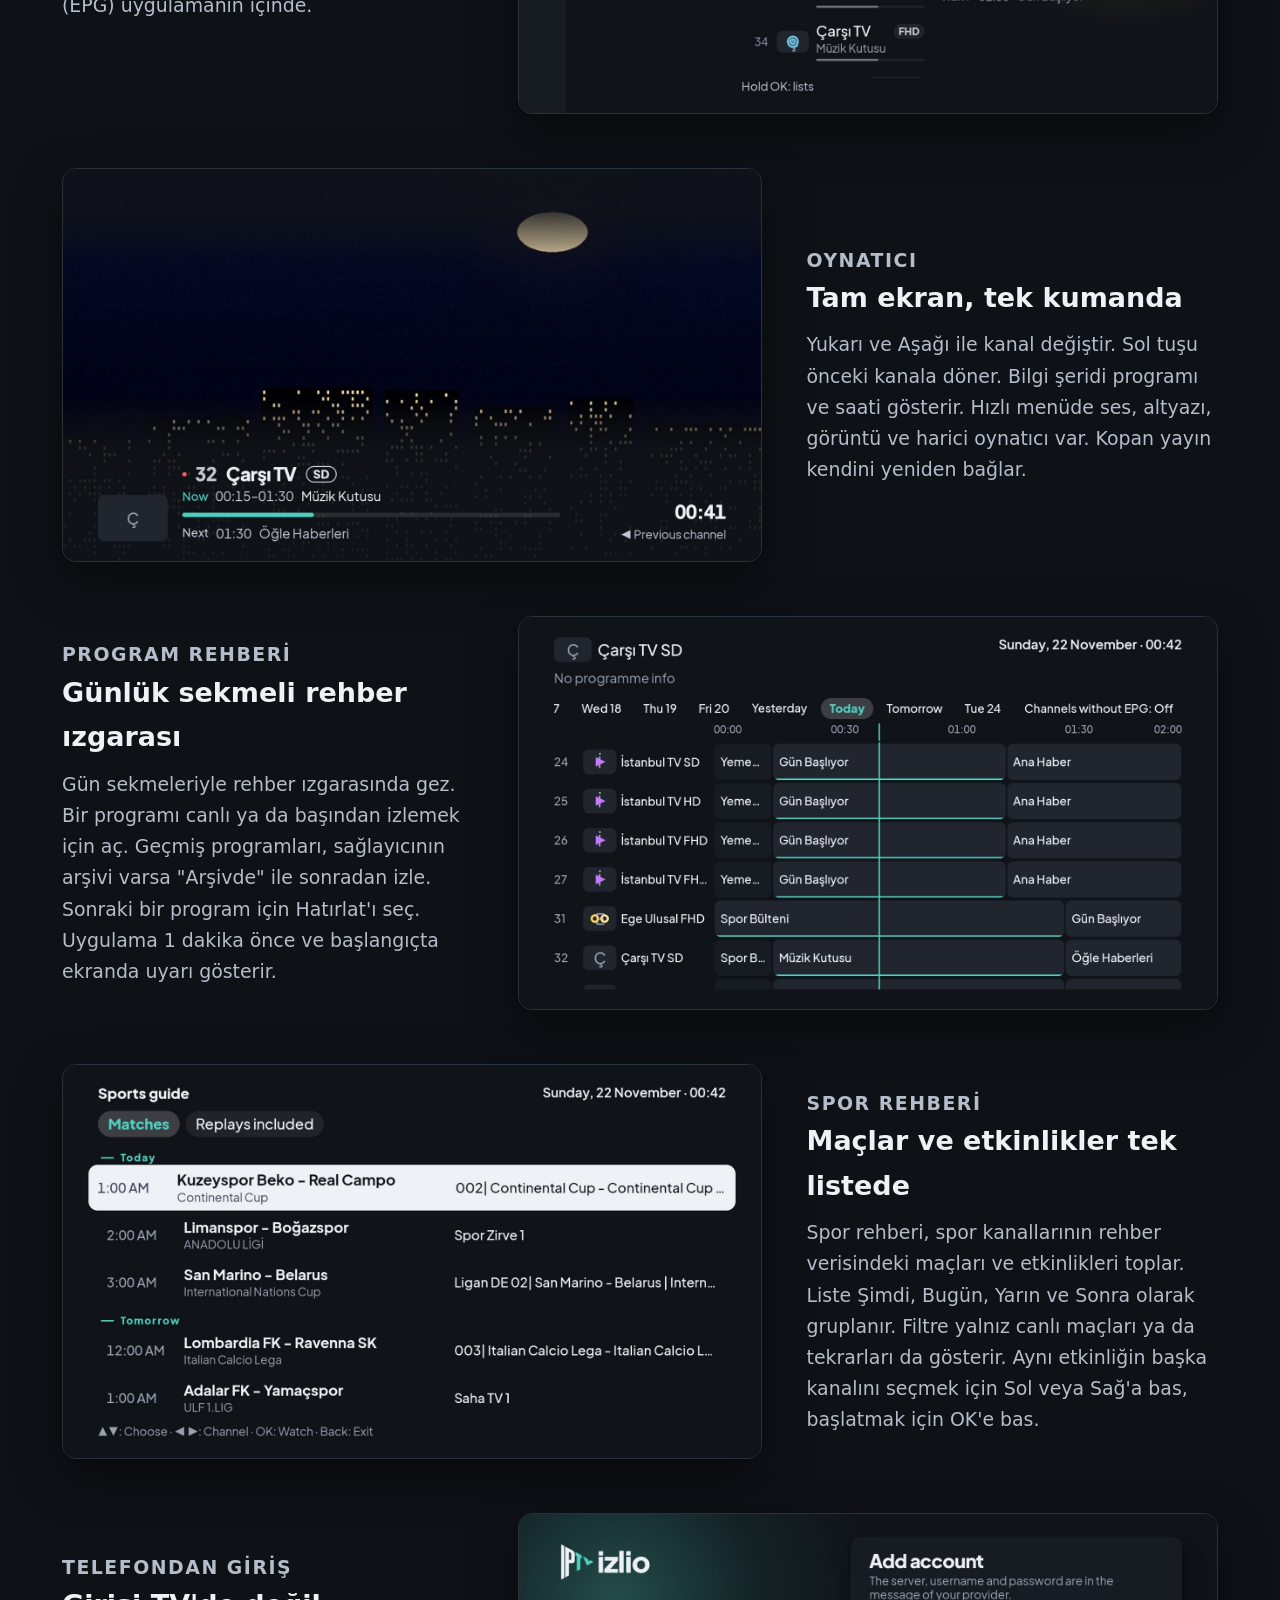
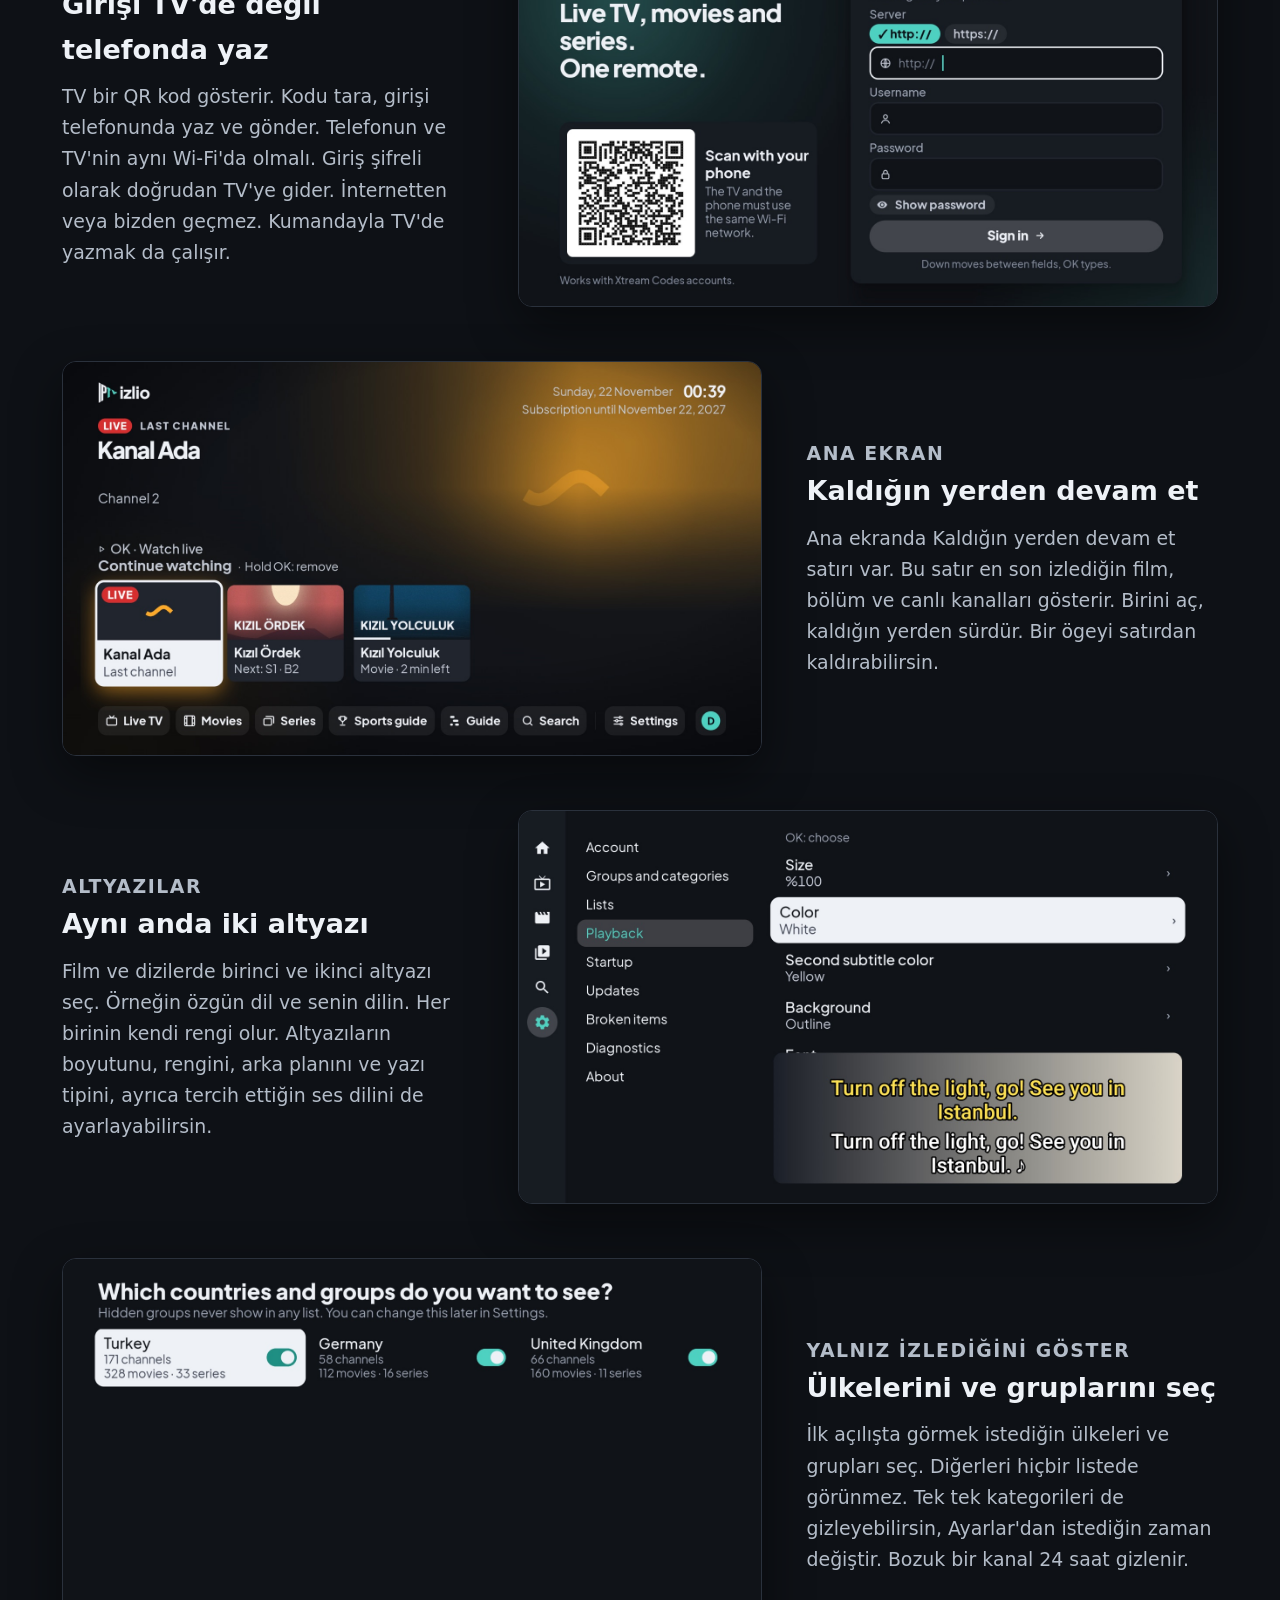
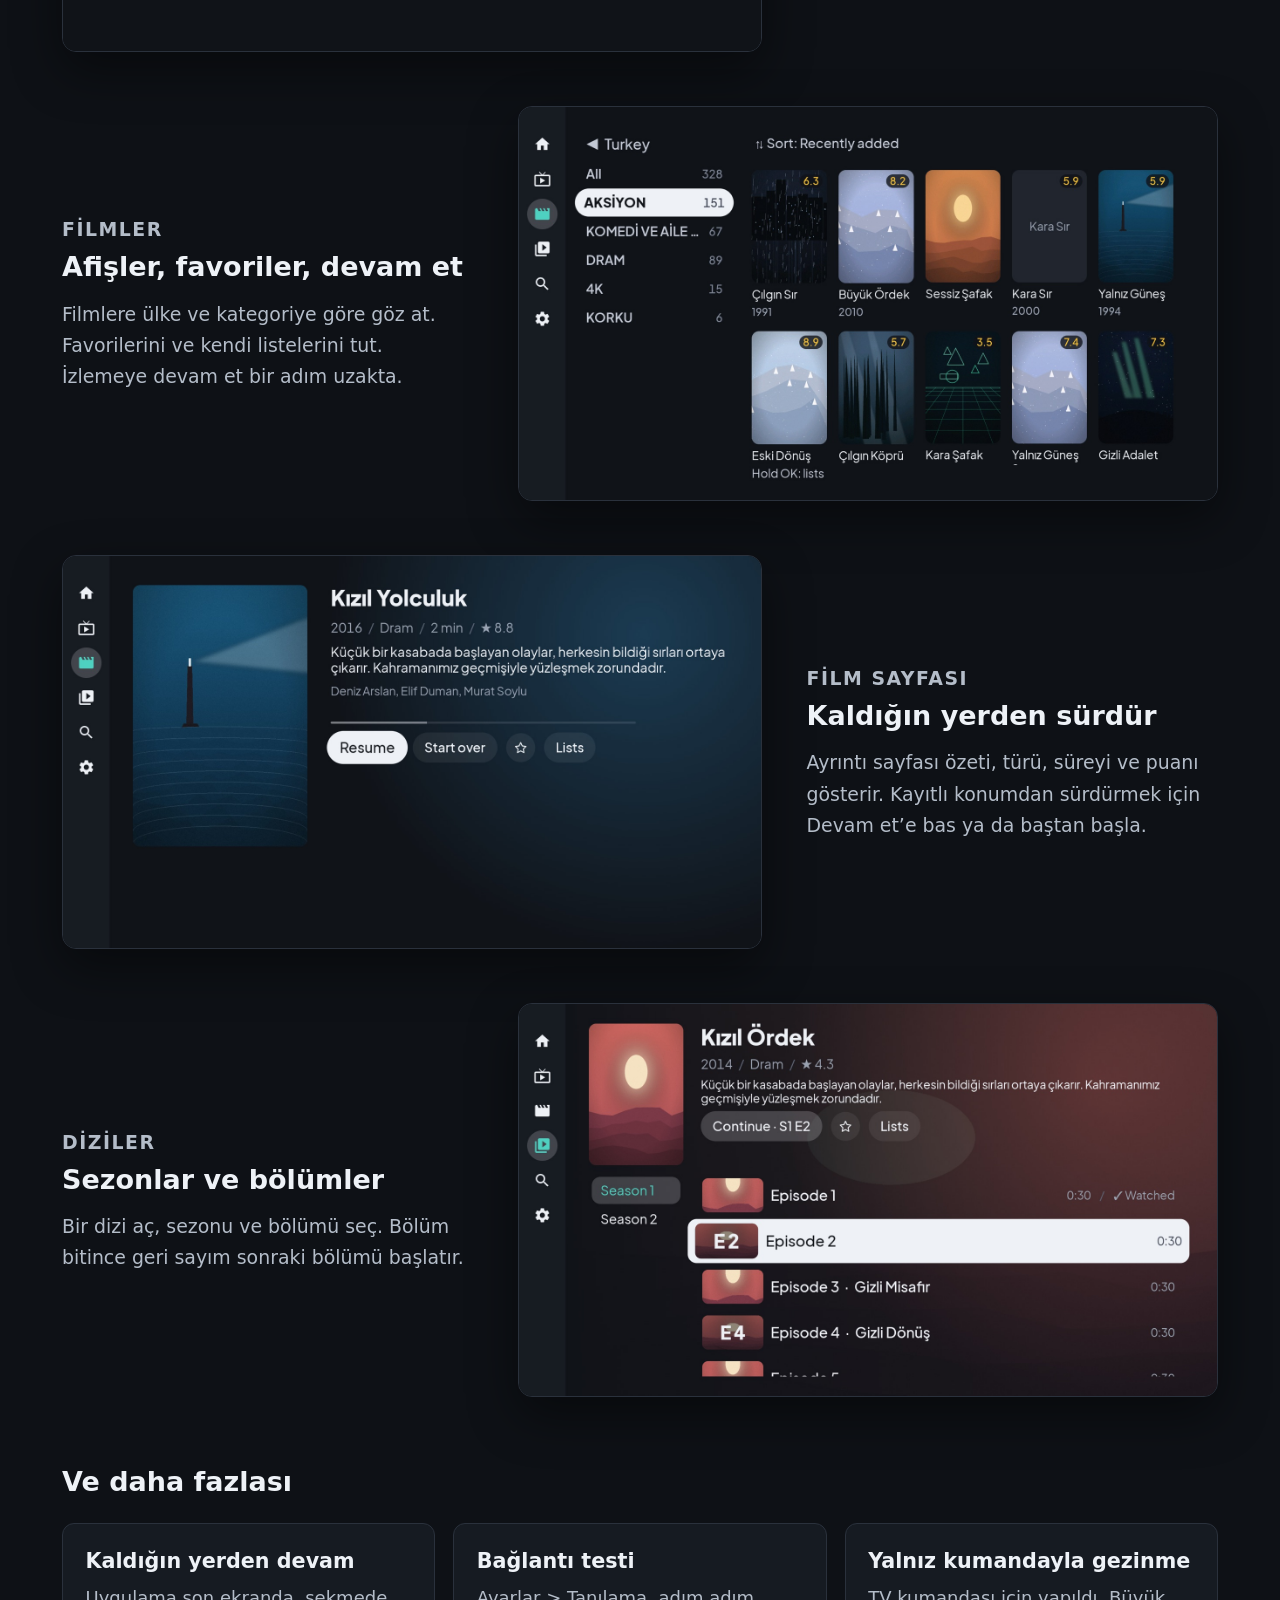
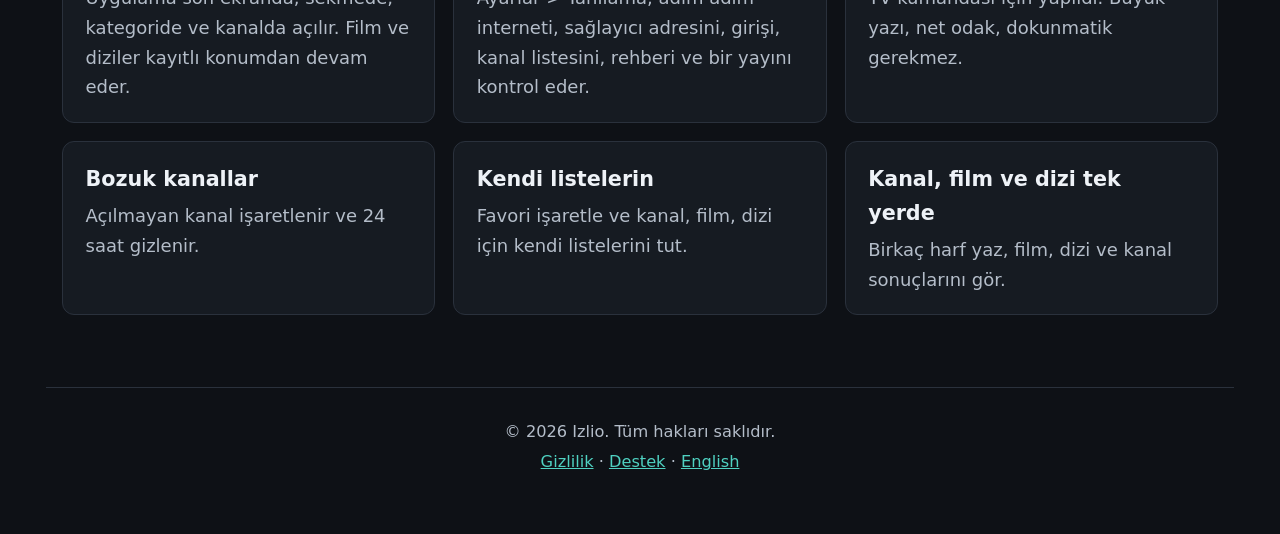
==== commit 157de87b: "Add new features, mock screenshots and GDPR privacy text - 6 new feature sections: program guide, sp" ====
--- a/tr/index.html
+++ b/tr/index.html
@@ -4,12 +4,12 @@
 <meta charset="utf-8">
 <meta name="viewport" content="width=device-width, initial-scale=1">
 <title>Izlio - Android TV ve Google TV için IPTV oynatıcı</title>
-<meta name="description" content="Izlio, Android TV ve Google TV için bir IPTV oynatıcıdır. Program rehberiyle canlı TV, film ve dizi, kaldığın yerden devam ve yalnız kumandayla kullanım.">
+<meta name="description" content="Izlio, Android TV ve Google TV için bir IPTV oynatıcıdır: program rehberi, spor rehberi ve telefondan girişle.">
 <meta name="color-scheme" content="dark">
 <meta property="og:type" content="website">
 <meta property="og:site_name" content="Izlio">
 <meta property="og:title" content="Izlio - Android TV ve Google TV için IPTV oynatıcı">
-<meta property="og:description" content="Izlio, Android TV ve Google TV için bir IPTV oynatıcıdır. Program rehberiyle canlı TV, film ve dizi, kaldığın yerden devam ve yalnız kumandayla kullanım.">
+<meta property="og:description" content="Izlio, Android TV ve Google TV için bir IPTV oynatıcıdır: program rehberi, spor rehberi ve telefondan girişle.">
 <meta property="og:url" content="https://kburakf.github.io/izlio/tr/">
 <meta property="og:locale" content="tr_TR">
 <meta property="og:image" content="https://kburakf.github.io/izlio/img/live-tv.jpg">
@@ -30,14 +30,19 @@
 <section aria-labelledby="f"><h2 id="f">Neler yapabilirsin</h2>
 <article class="feature"><div><p class="eyebrow">Canlı TV</p><h3>Kanalı hızlı bul</h3><p>Solda ülkeyi ve kategoriyi seç. Kanal listesini, canlı önizlemeyi ve şimdi ile sonra yayınlanan programı gör. Program rehberi (EPG) uygulamanın içinde.</p></div><figure class="shot"><img src="../img/live-tv.jpg" alt="Izlio Canlı TV ekranı: ülke listesi, kanal listesi ve canlı önizleme." width="1600" height="900" loading="lazy" decoding="async"></figure></article>
 <article class="feature"><div><p class="eyebrow">Oynatıcı</p><h3>Tam ekran, tek kumanda</h3><p>Yukarı ve Aşağı ile kanal değiştir. Sol tuşu önceki kanala döner. Bilgi şeridi programı ve saati gösterir. Hızlı menüde ses, altyazı, görüntü ve harici oynatıcı var. Kopan yayın kendini yeniden bağlar.</p></div><figure class="shot"><img src="../img/player.jpg" alt="Tam ekran canlı oynatıcı: kanal, şimdiki ve sonraki program ve saat gösteren bilgi şeridi." width="1600" height="900" loading="lazy" decoding="async"></figure></article>
-<article class="feature"><div><p class="eyebrow">Filmler</p><h3>Afişler, favoriler, devam et</h3><p>Filmlere ülke ve kategoriye göre göz at. Favorilerini ve kendi listelerini tut. İzlemeye devam et bir adım uzakta.</p></div><figure class="shot"><img src="../img/movies.jpg" alt="Izlio Filmler ekranı: film afişleri ızgarası, İzlemeye devam et ve Favoriler girişleri." width="1600" height="900" loading="lazy" decoding="async"></figure></article>
+<article class="feature"><div><p class="eyebrow">Program rehberi</p><h3>Günlük sekmeli rehber ızgarası</h3><p>Gün sekmeleriyle rehber ızgarasında gez. Bir programı canlı ya da başından izlemek için aç. Geçmiş programları, sağlayıcının arşivi varsa "Arşivde" ile sonradan izle. Sonraki bir program için Hatırlat'ı seç. Uygulama 1 dakika önce ve başlangıçta ekranda uyarı gösterir.</p></div><figure class="shot"><img src="../img/guide.jpg" alt="Dünden salıya gün sekmeleri ve her kanalın programlarıyla rehber ızgarası." width="1600" height="900" loading="lazy" decoding="async"></figure></article>
+<article class="feature"><div><p class="eyebrow">Spor rehberi</p><h3>Maçlar ve etkinlikler tek listede</h3><p>Spor rehberi, spor kanallarının rehber verisindeki maçları ve etkinlikleri toplar. Liste Şimdi, Bugün, Yarın ve Sonra olarak gruplanır. Filtre yalnız canlı maçları ya da tekrarları da gösterir. Aynı etkinliğin başka kanalını seçmek için Sol veya Sağ'a bas, başlatmak için OK'e bas.</p></div><figure class="shot"><img src="../img/sports.jpg" alt="Bugün ve Yarın altında gruplanmış maçlar, her maçın ligi ve kanalıyla spor rehberi." width="1600" height="900" loading="lazy" decoding="async"></figure></article>
+<article class="feature"><div><p class="eyebrow">Telefondan giriş</p><h3>Girişi TV'de değil telefonda yaz</h3><p>TV bir QR kod gösterir. Kodu tara, girişi telefonunda yaz ve gönder. Telefonun ve TV'nin aynı Wi-Fi'da olmalı. Giriş şifreli olarak doğrudan TV'ye gider. İnternetten veya bizden geçmez. Kumandayla TV'de yazmak da çalışır.</p></div><figure class="shot"><img src="../img/qr-login.jpg" alt="Sunucu, kullanıcı adı ve şifre alanlarının yanında telefonla giriş için QR kodlu hesap ekleme ekranı." width="1600" height="900" loading="lazy" decoding="async"></figure></article>
+<article class="feature"><div><p class="eyebrow">Ana ekran</p><h3>Kaldığın yerden devam et</h3><p>Ana ekranda Kaldığın yerden devam et satırı var. Bu satır en son izlediğin film, bölüm ve canlı kanalları gösterir. Birini aç, kaldığın yerden sürdür. Bir ögeyi satırdan kaldırabilirsin.</p></div><figure class="shot"><img src="../img/home.jpg" alt="Son kanal ve canlı kanal, bölüm ve film içeren Kaldığın yerden devam et satırıyla ana ekran." width="1600" height="900" loading="lazy" decoding="async"></figure></article>
+<article class="feature"><div><p class="eyebrow">Altyazılar</p><h3>Aynı anda iki altyazı</h3><p>Film ve dizilerde birinci ve ikinci altyazı seç. Örneğin özgün dil ve senin dilin. Her birinin kendi rengi olur. Altyazıların boyutunu, rengini, arka planını ve yazı tipini, ayrıca tercih ettiğin ses dilini de ayarlayabilirsin.</p></div><figure class="shot"><img src="../img/subtitles.jpg" alt="İki renkte iki altyazı satırının önizlemesiyle altyazı görünümü ayarları." width="1600" height="900" loading="lazy" decoding="async"></figure></article>
+<article class="feature"><div><p class="eyebrow">Yalnız izlediğini göster</p><h3>Ülkelerini ve gruplarını seç</h3><p>İlk açılışta görmek istediğin ülkeleri ve grupları seç. Diğerleri hiçbir listede görünmez. Tek tek kategorileri de gizleyebilirsin, Ayarlar'dan istediğin zaman değiştir. Bozuk bir kanal 24 saat gizlenir.</p></div><figure class="shot"><img src="../img/groups.jpg" alt="Türkiye, Almanya ve Birleşik Krallık ile her birinin kanal, film ve dizi sayısını gösteren ülke seçici." width="1600" height="900" loading="lazy" decoding="async"></figure></article>
+<article class="feature"><div><p class="eyebrow">Filmler</p><h3>Afişler, favoriler, devam et</h3><p>Filmlere ülke ve kategoriye göre göz at. Favorilerini ve kendi listelerini tut. İzlemeye devam et bir adım uzakta.</p></div><figure class="shot"><img src="../img/movies.jpg" alt="Izlio Filmler ekranı: kategori listesi ve film afişleri ızgarası." width="1600" height="900" loading="lazy" decoding="async"></figure></article>
 <article class="feature"><div><p class="eyebrow">Film sayfası</p><h3>Kaldığın yerden sürdür</h3><p>Ayrıntı sayfası özeti, türü, süreyi ve puanı gösterir. Kayıtlı konumdan sürdürmek için Devam et’e bas ya da baştan başla.</p></div><figure class="shot"><img src="../img/movie-detail.jpg" alt="Film ayrıntı sayfası: afiş, özet, tür, süre, puan ile Devam et ve Baştan başla düğmeleri." width="1600" height="900" loading="lazy" decoding="async"></figure></article>
 <article class="feature"><div><p class="eyebrow">Diziler</p><h3>Sezonlar ve bölümler</h3><p>Bir dizi aç, sezonu ve bölümü seç. Bölüm bitince geri sayım sonraki bölümü başlatır.</p></div><figure class="shot"><img src="../img/series.jpg" alt="Dizi sayfası: afiş, özet, sezon listesi ve süreleriyle bölüm listesi." width="1600" height="900" loading="lazy" decoding="async"></figure></article>
 </section>
 <section class="more" aria-labelledby="m"><h2 id="m">Ve daha fazlası</h2><ul class="features">
 <li><h3>Kaldığın yerden devam</h3><p>Uygulama son ekranda, sekmede, kategoride ve kanalda açılır. Film ve diziler kayıtlı konumdan devam eder.</p></li>
-<li><h3>Kalite birleştirme</h3><p>"TRT 1 HD / FHD / FHD RAW" tek satır olur. Kalite sırasını sen seçersin.</p></li>
-<li><h3>Program rehberi (EPG)</h3><p>Şimdi ve sonra ne yayınlandığını program ayrıntılarıyla gör.</p></li>
+<li><h3>Bağlantı testi</h3><p>Ayarlar &gt; Tanılama, adım adım interneti, sağlayıcı adresini, girişi, kanal listesini, rehberi ve bir yayını kontrol eder.</p></li>
 <li><h3>Yalnız kumandayla gezinme</h3><p>TV kumandası için yapıldı. Büyük yazı, net odak, dokunmatik gerekmez.</p></li>
 <li><h3>Bozuk kanallar</h3><p>Açılmayan kanal işaretlenir ve 24 saat gizlenir.</p></li>
 <li><h3>Kendi listelerin</h3><p>Favori işaretle ve kanal, film, dizi için kendi listelerini tut.</p></li>
--- a/style.css
+++ b/style.css
@@ -28,7 +28,7 @@
 summary{cursor:pointer;font-weight:600;font-size:1.1rem}
 details p{color:var(--muted);margin:.6rem 0 0}
 .btn{display:inline-block;background:var(--accent);color:#0b1220;padding:.6rem 1.2rem;border-radius:8px;text-decoration:none;font-weight:600}
-footer{max-width:66rem;margin:0 auto;padding:1.5rem 16px 3rem;border-top:1px solid var(--line);color:var(--muted);font-size:.9rem}
+footer{max-width:66rem;margin:0 auto;padding:1.5rem 16px 3rem;border-top:1px solid var(--line);color:var(--muted);font-size:.9rem;text-align:center}
 footer p{margin:.2rem 0}
 
 .hero-home{text-align:center;padding:2.5rem 0 1rem}
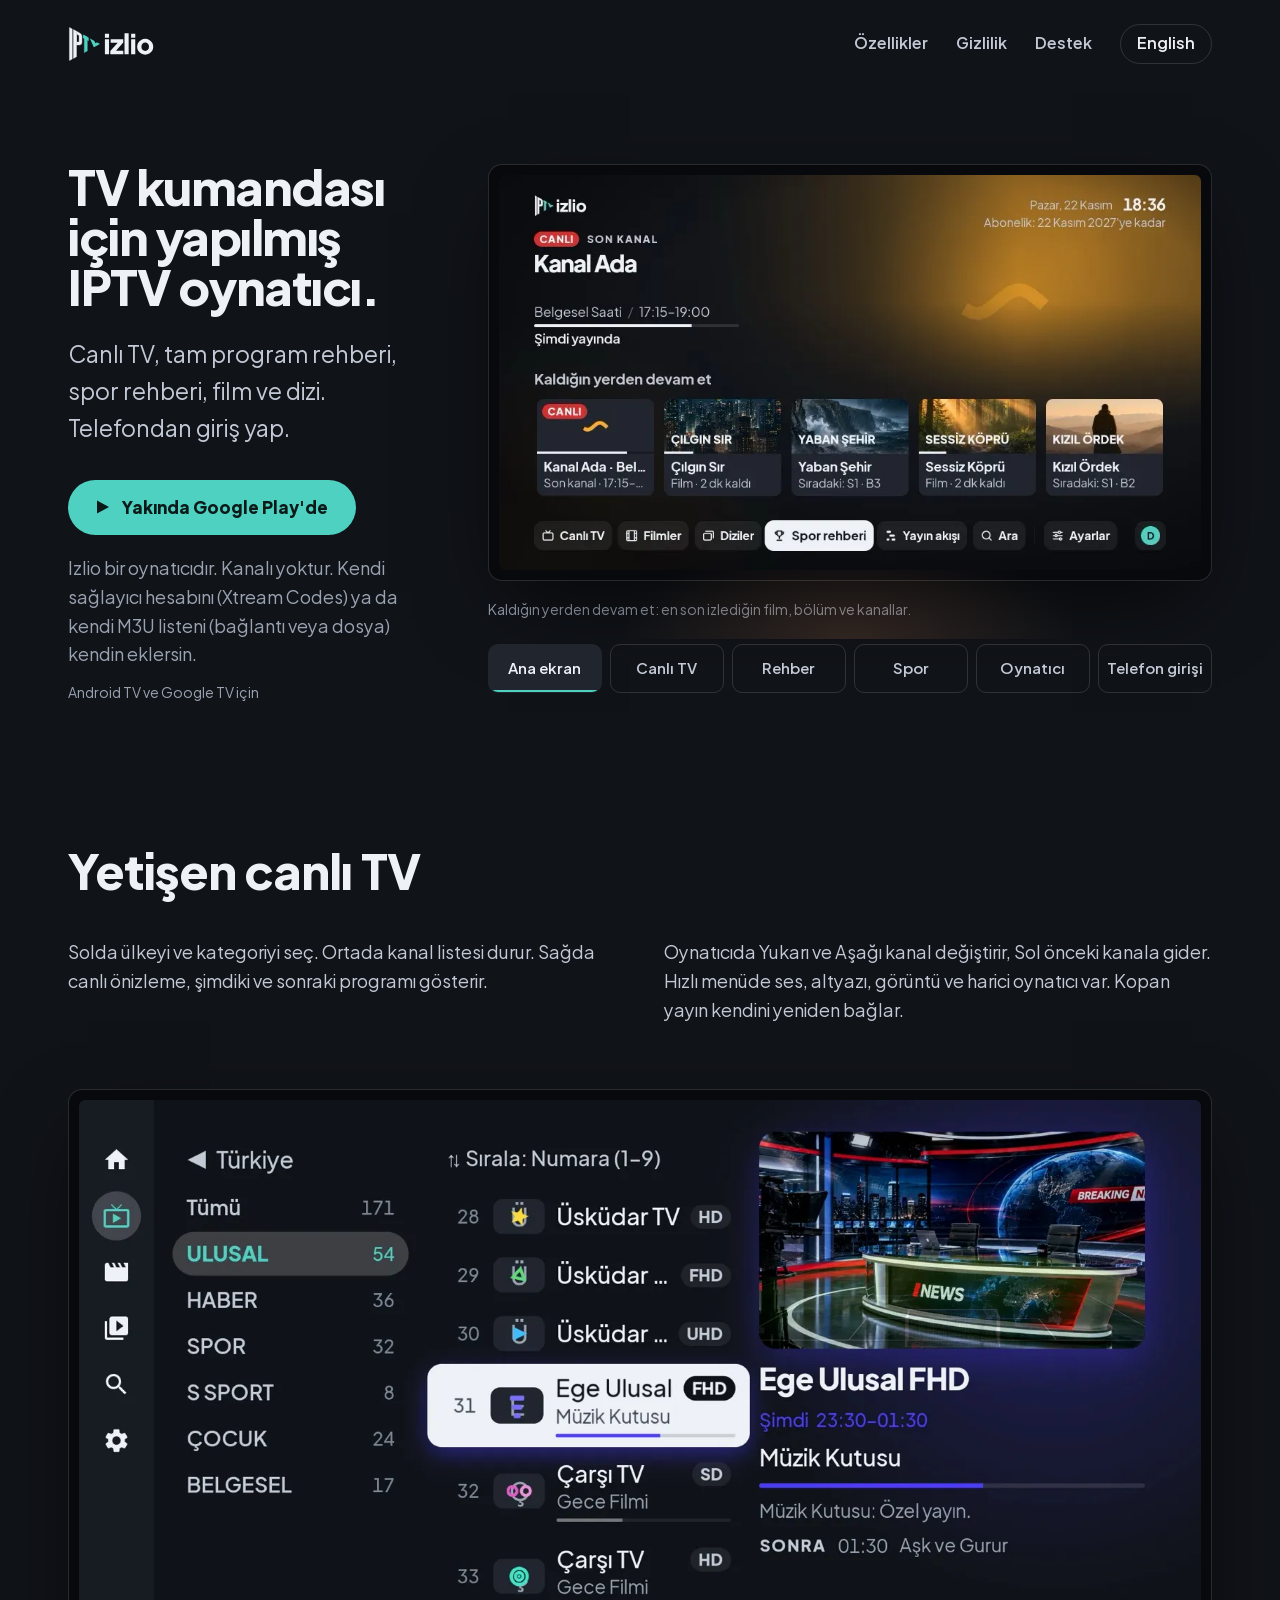
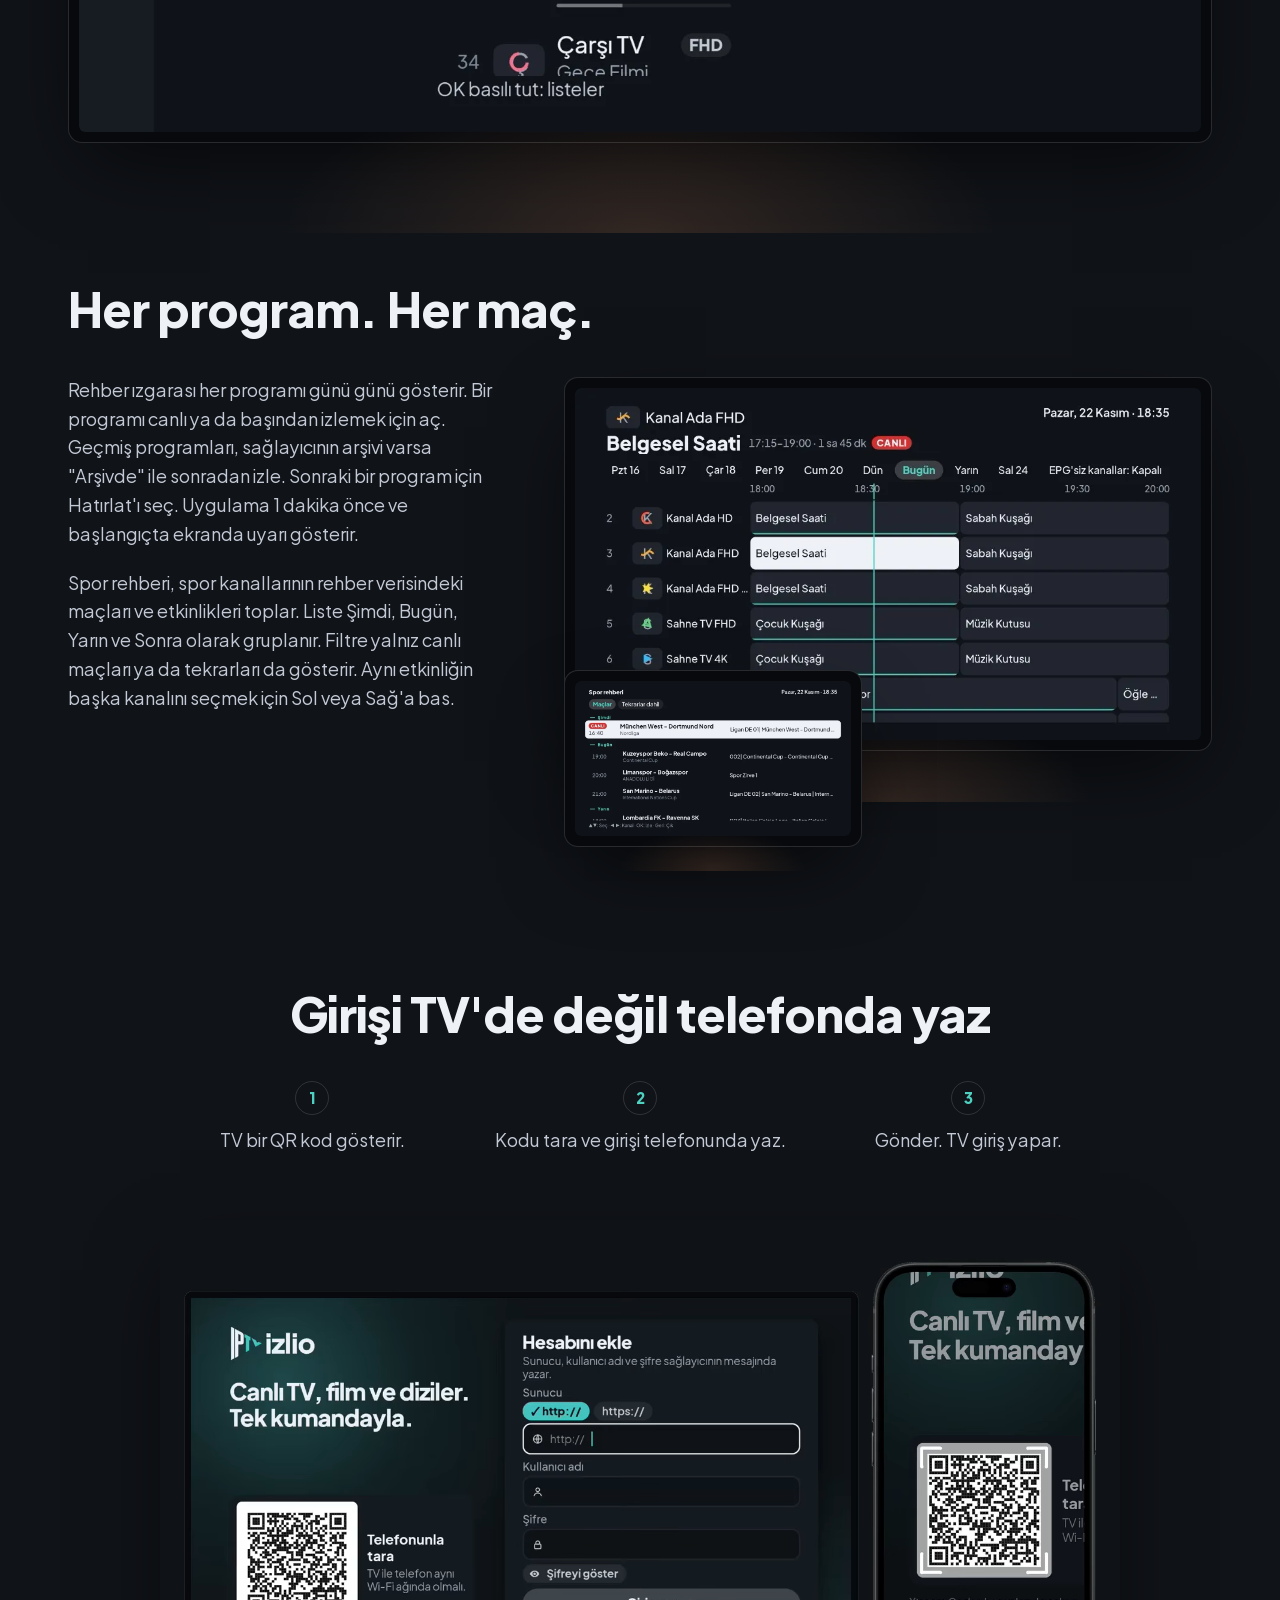
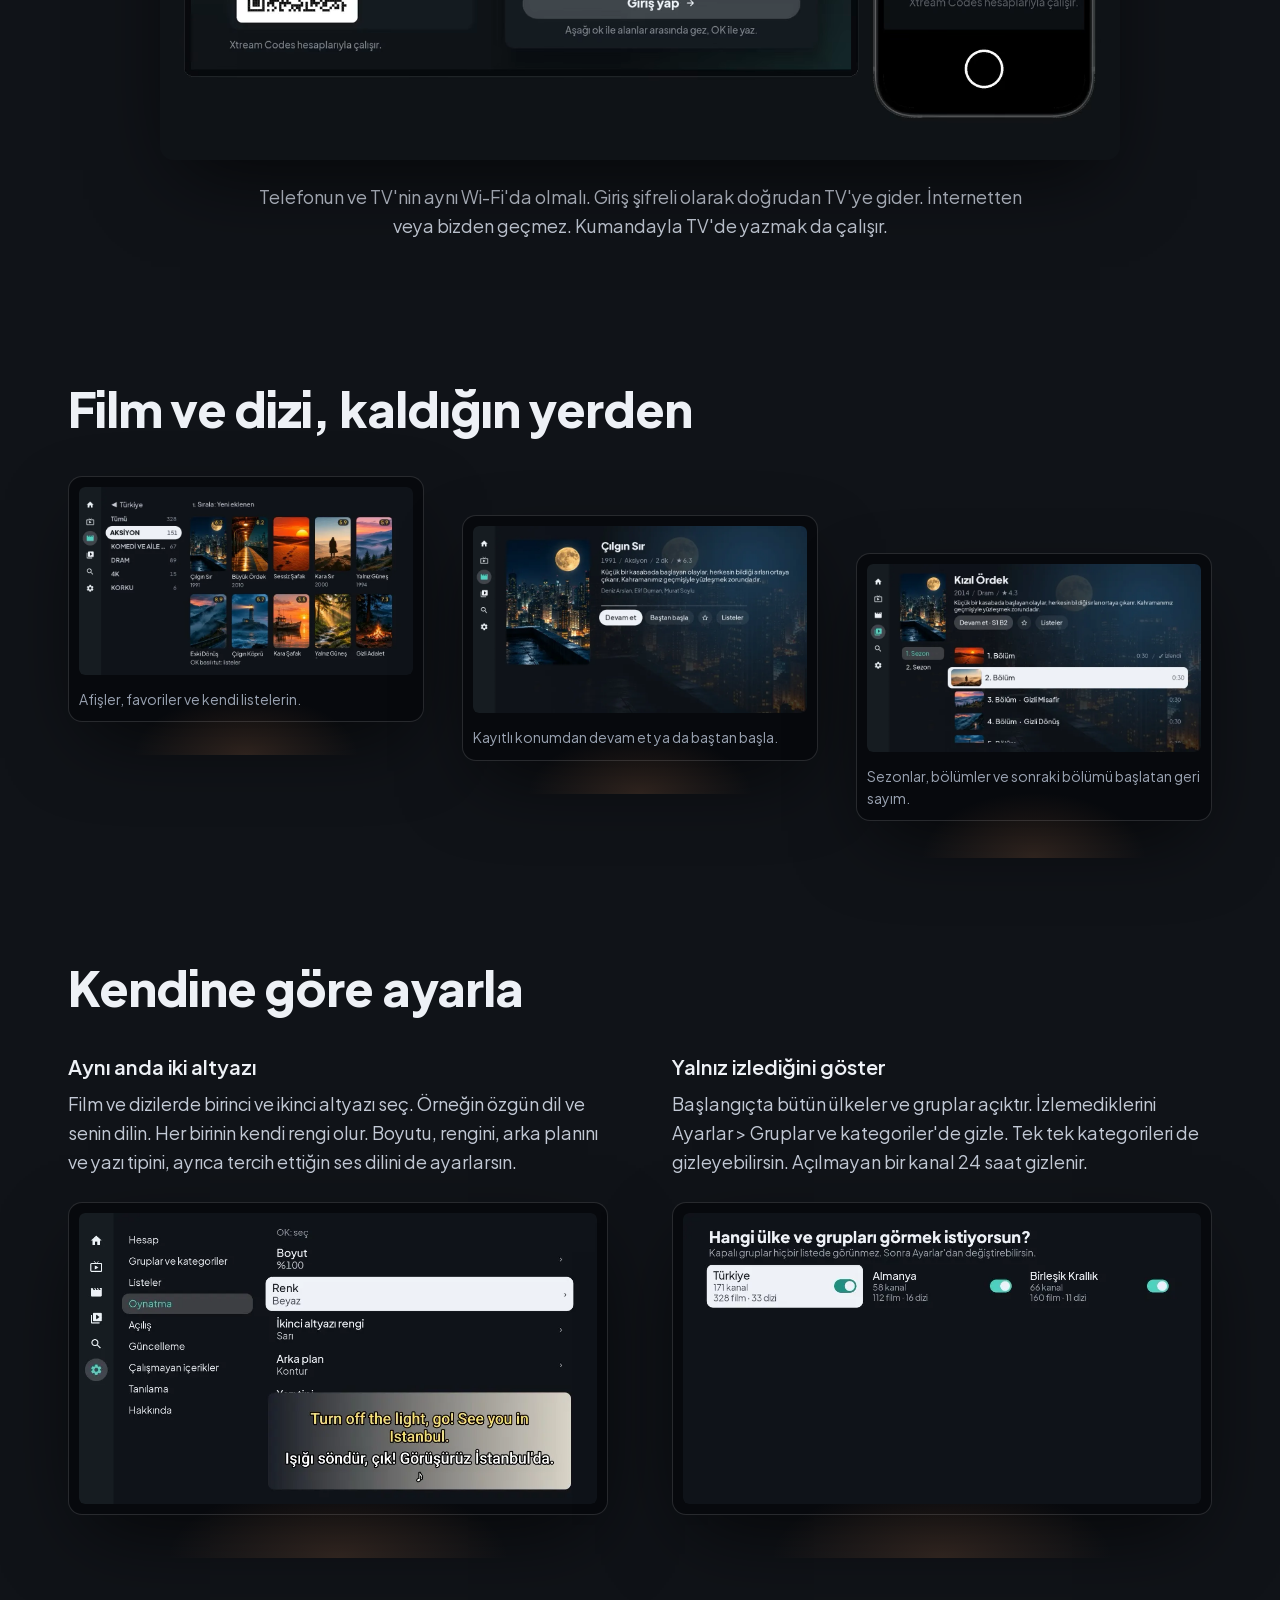
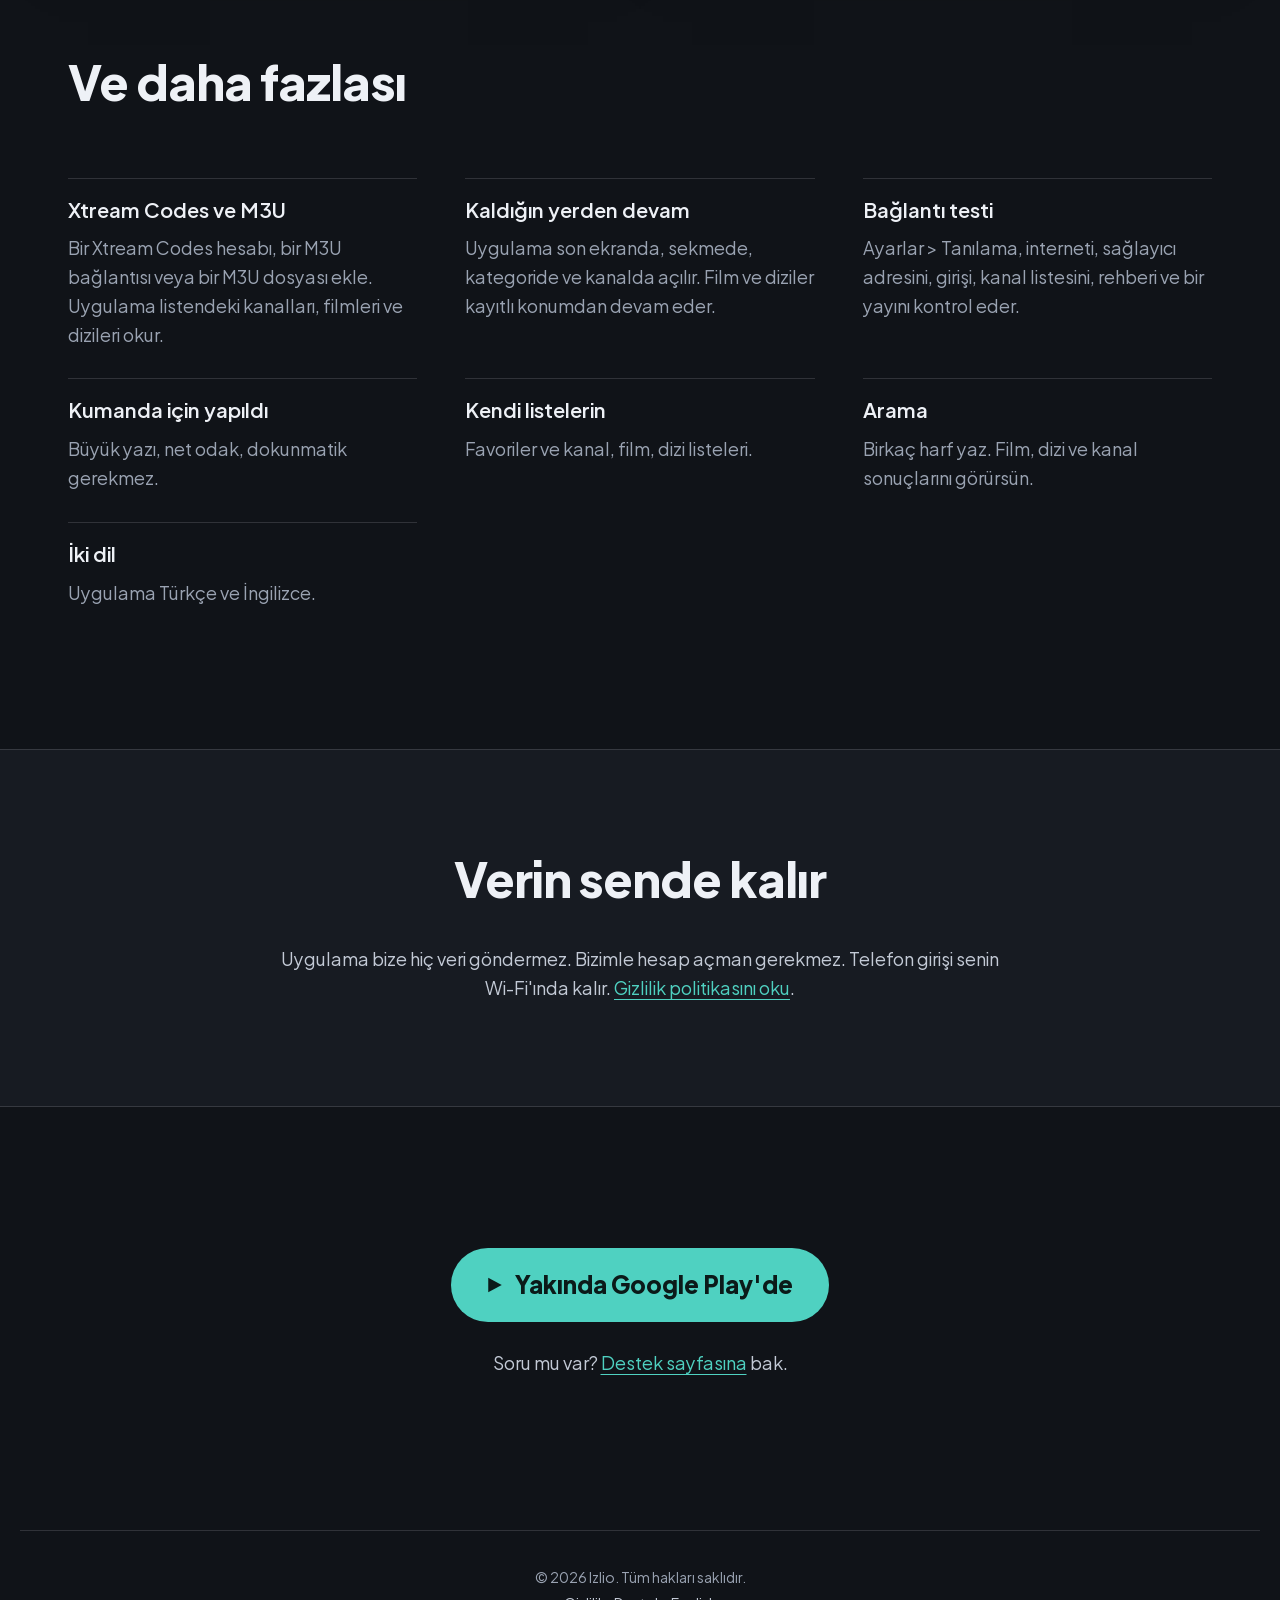
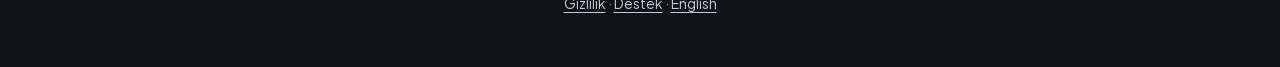
==== commit 6c511276: "Add M3U support text, new screenshots and layout fixes - Language links point to index.html, so they" ====
--- a/tr/index.html
+++ b/tr/index.html
@@ -1,5 +1,5 @@
 <!doctype html>
-<html lang="tr">
+<html lang="tr" class="no-js">
 <head>
 <meta charset="utf-8">
 <meta name="viewport" content="width=device-width, initial-scale=1">
@@ -12,43 +12,157 @@
 <meta property="og:description" content="Izlio, Android TV ve Google TV için bir IPTV oynatıcıdır: program rehberi, spor rehberi ve telefondan girişle.">
 <meta property="og:url" content="https://kburakf.github.io/izlio/tr/">
 <meta property="og:locale" content="tr_TR">
-<meta property="og:image" content="https://kburakf.github.io/izlio/img/live-tv.jpg">
+<meta property="og:image" content="https://kburakf.github.io/izlio/img/tr/home.jpg">
 <meta property="og:image:width" content="1600">
 <meta property="og:image:height" content="900">
-<meta property="og:image:alt" content="Izlio Canlı TV ekranı: solda ülke ve kategori listesi, ortada kanal listesi, sağda önizleme ile şimdiki ve sonraki program.">
+<meta property="og:image:alt" content="Son kanal ve Kaldığın yerden devam et satırıyla Izlio ana ekranı.">
 <meta name="twitter:card" content="summary_large_image">
 <link rel="icon" href="../favicon.svg" type="image/svg+xml">
+<link rel="preload" href="../fonts/pjs-800.woff2" as="font" type="font/woff2" crossorigin>
 <link rel="stylesheet" href="../style.css">
 </head>
 <body>
 <header class="top"><a class="brand" href="index.html"><img class="mark" src="../logo.svg" alt="izlio" width="98" height="40"></a>
-<nav aria-label="Main"><a href="index.html">Ana sayfa</a><a href="privacy.html">Gizlilik</a><a href="support.html">Destek</a><a class="lang" href="../" hreflang="en">English</a></nav></header>
+<nav aria-label="Main"><a href="#features">Özellikler</a><a href="privacy.html">Gizlilik</a><a href="support.html">Destek</a><a class="lang" href="../index.html" hreflang="en">English</a></nav></header>
 <main>
-<section class="hero-home"><h1>Izlio</h1><p class="lead">Android TV ve Google TV için IPTV oynatıcı</p><p class="meta">Canlı TV, film ve dizi. Tek kumanda.</p>
-<figure class="shot hero-shot"><img src="../img/live-tv.jpg" alt="Izlio Canlı TV ekranı: solda ülke ve kategori listesi, ortada kanal listesi, sağda önizleme ile şimdiki ve sonraki program." width="1600" height="900" decoding="async" fetchpriority="high"></figure>
-<aside class="notice notice-calm" role="note"><strong>Önemli.</strong> Izlio hiçbir kanal, film veya yayın sağlamaz, barındırmaz ve satmaz. Kendi sağlayıcı hesabını (Xtream Codes) kendin eklersin.</aside></section>
-<section aria-labelledby="f"><h2 id="f">Neler yapabilirsin</h2>
-<article class="feature"><div><p class="eyebrow">Canlı TV</p><h3>Kanalı hızlı bul</h3><p>Solda ülkeyi ve kategoriyi seç. Kanal listesini, canlı önizlemeyi ve şimdi ile sonra yayınlanan programı gör. Program rehberi (EPG) uygulamanın içinde.</p></div><figure class="shot"><img src="../img/live-tv.jpg" alt="Izlio Canlı TV ekranı: ülke listesi, kanal listesi ve canlı önizleme." width="1600" height="900" loading="lazy" decoding="async"></figure></article>
-<article class="feature"><div><p class="eyebrow">Oynatıcı</p><h3>Tam ekran, tek kumanda</h3><p>Yukarı ve Aşağı ile kanal değiştir. Sol tuşu önceki kanala döner. Bilgi şeridi programı ve saati gösterir. Hızlı menüde ses, altyazı, görüntü ve harici oynatıcı var. Kopan yayın kendini yeniden bağlar.</p></div><figure class="shot"><img src="../img/player.jpg" alt="Tam ekran canlı oynatıcı: kanal, şimdiki ve sonraki program ve saat gösteren bilgi şeridi." width="1600" height="900" loading="lazy" decoding="async"></figure></article>
-<article class="feature"><div><p class="eyebrow">Program rehberi</p><h3>Günlük sekmeli rehber ızgarası</h3><p>Gün sekmeleriyle rehber ızgarasında gez. Bir programı canlı ya da başından izlemek için aç. Geçmiş programları, sağlayıcının arşivi varsa "Arşivde" ile sonradan izle. Sonraki bir program için Hatırlat'ı seç. Uygulama 1 dakika önce ve başlangıçta ekranda uyarı gösterir.</p></div><figure class="shot"><img src="../img/guide.jpg" alt="Dünden salıya gün sekmeleri ve her kanalın programlarıyla rehber ızgarası." width="1600" height="900" loading="lazy" decoding="async"></figure></article>
-<article class="feature"><div><p class="eyebrow">Spor rehberi</p><h3>Maçlar ve etkinlikler tek listede</h3><p>Spor rehberi, spor kanallarının rehber verisindeki maçları ve etkinlikleri toplar. Liste Şimdi, Bugün, Yarın ve Sonra olarak gruplanır. Filtre yalnız canlı maçları ya da tekrarları da gösterir. Aynı etkinliğin başka kanalını seçmek için Sol veya Sağ'a bas, başlatmak için OK'e bas.</p></div><figure class="shot"><img src="../img/sports.jpg" alt="Bugün ve Yarın altında gruplanmış maçlar, her maçın ligi ve kanalıyla spor rehberi." width="1600" height="900" loading="lazy" decoding="async"></figure></article>
-<article class="feature"><div><p class="eyebrow">Telefondan giriş</p><h3>Girişi TV'de değil telefonda yaz</h3><p>TV bir QR kod gösterir. Kodu tara, girişi telefonunda yaz ve gönder. Telefonun ve TV'nin aynı Wi-Fi'da olmalı. Giriş şifreli olarak doğrudan TV'ye gider. İnternetten veya bizden geçmez. Kumandayla TV'de yazmak da çalışır.</p></div><figure class="shot"><img src="../img/qr-login.jpg" alt="Sunucu, kullanıcı adı ve şifre alanlarının yanında telefonla giriş için QR kodlu hesap ekleme ekranı." width="1600" height="900" loading="lazy" decoding="async"></figure></article>
-<article class="feature"><div><p class="eyebrow">Ana ekran</p><h3>Kaldığın yerden devam et</h3><p>Ana ekranda Kaldığın yerden devam et satırı var. Bu satır en son izlediğin film, bölüm ve canlı kanalları gösterir. Birini aç, kaldığın yerden sürdür. Bir ögeyi satırdan kaldırabilirsin.</p></div><figure class="shot"><img src="../img/home.jpg" alt="Son kanal ve canlı kanal, bölüm ve film içeren Kaldığın yerden devam et satırıyla ana ekran." width="1600" height="900" loading="lazy" decoding="async"></figure></article>
-<article class="feature"><div><p class="eyebrow">Altyazılar</p><h3>Aynı anda iki altyazı</h3><p>Film ve dizilerde birinci ve ikinci altyazı seç. Örneğin özgün dil ve senin dilin. Her birinin kendi rengi olur. Altyazıların boyutunu, rengini, arka planını ve yazı tipini, ayrıca tercih ettiğin ses dilini de ayarlayabilirsin.</p></div><figure class="shot"><img src="../img/subtitles.jpg" alt="İki renkte iki altyazı satırının önizlemesiyle altyazı görünümü ayarları." width="1600" height="900" loading="lazy" decoding="async"></figure></article>
-<article class="feature"><div><p class="eyebrow">Yalnız izlediğini göster</p><h3>Ülkelerini ve gruplarını seç</h3><p>İlk açılışta görmek istediğin ülkeleri ve grupları seç. Diğerleri hiçbir listede görünmez. Tek tek kategorileri de gizleyebilirsin, Ayarlar'dan istediğin zaman değiştir. Bozuk bir kanal 24 saat gizlenir.</p></div><figure class="shot"><img src="../img/groups.jpg" alt="Türkiye, Almanya ve Birleşik Krallık ile her birinin kanal, film ve dizi sayısını gösteren ülke seçici." width="1600" height="900" loading="lazy" decoding="async"></figure></article>
-<article class="feature"><div><p class="eyebrow">Filmler</p><h3>Afişler, favoriler, devam et</h3><p>Filmlere ülke ve kategoriye göre göz at. Favorilerini ve kendi listelerini tut. İzlemeye devam et bir adım uzakta.</p></div><figure class="shot"><img src="../img/movies.jpg" alt="Izlio Filmler ekranı: kategori listesi ve film afişleri ızgarası." width="1600" height="900" loading="lazy" decoding="async"></figure></article>
-<article class="feature"><div><p class="eyebrow">Film sayfası</p><h3>Kaldığın yerden sürdür</h3><p>Ayrıntı sayfası özeti, türü, süreyi ve puanı gösterir. Kayıtlı konumdan sürdürmek için Devam et’e bas ya da baştan başla.</p></div><figure class="shot"><img src="../img/movie-detail.jpg" alt="Film ayrıntı sayfası: afiş, özet, tür, süre, puan ile Devam et ve Baştan başla düğmeleri." width="1600" height="900" loading="lazy" decoding="async"></figure></article>
-<article class="feature"><div><p class="eyebrow">Diziler</p><h3>Sezonlar ve bölümler</h3><p>Bir dizi aç, sezonu ve bölümü seç. Bölüm bitince geri sayım sonraki bölümü başlatır.</p></div><figure class="shot"><img src="../img/series.jpg" alt="Dizi sayfası: afiş, özet, sezon listesi ve süreleriyle bölüm listesi." width="1600" height="900" loading="lazy" decoding="async"></figure></article>
+
+<section class="hero" aria-label="Izlio">
+<div>
+<h1>TV kumandası için yapılmış IPTV oynatıcı.</h1>
+<p class="tagline">Canlı TV, tam program rehberi, spor rehberi, film ve dizi. Telefondan giriş yap.</p>
+<p class="soon"><svg width="14" height="16" viewBox="0 0 14 16" aria-hidden="true" focusable="false"><path d="M1 1.5v13L13 8Z" fill="currentColor"/></svg>Yakında Google Play'de</p>
+<p class="quiet">Izlio bir oynatıcıdır. Kanalı yoktur. Kendi sağlayıcı hesabını (Xtream Codes) ya da kendi M3U listeni (bağlantı veya dosya) kendin eklersin.</p>
+<p class="platforms">Android TV ve Google TV için</p>
+</div>
+<div class="tour">
+<figure class="tv">
+<div class="tv-screen">
+<figure class="panel" role="tabpanel" id="panel-0" aria-labelledby="tab-0"><picture><source type="image/webp" srcset="../img/tr/home-960.webp 960w, ../img/tr/home-1920.webp 1920w" sizes="(min-width:1100px) 620px, 92vw"><img src="../img/tr/home.jpg" alt="Son kanal ile canlı kanal, bölüm ve film içeren Kaldığın yerden devam et satırıyla Izlio ana ekranı." width="1600" height="900" fetchpriority="high" decoding="async"></picture></figure>
+<figure class="panel" role="tabpanel" id="panel-1" aria-labelledby="tab-1"><picture><source type="image/webp" srcset="../img/tr/live-tv-960.webp 960w, ../img/tr/live-tv-1920.webp 1920w" sizes="(min-width:1100px) 620px, 92vw"><img src="../img/tr/live-tv.jpg" alt="Izlio Canlı TV ekranı: solda ülke ve kategori listesi, ortada kanal listesi, sağda önizleme ile şimdiki ve sonraki program." width="1600" height="900" loading="lazy" decoding="async"></picture></figure>
+<figure class="panel" role="tabpanel" id="panel-2" aria-labelledby="tab-2"><picture><source type="image/webp" srcset="../img/tr/guide-960.webp 960w, ../img/tr/guide-1920.webp 1920w" sizes="(min-width:1100px) 620px, 92vw"><img src="../img/tr/guide.jpg" alt="Dünden salıya gün sekmeleri ve her kanalın programlarıyla rehber ızgarası." width="1600" height="900" loading="lazy" decoding="async"></picture></figure>
+<figure class="panel" role="tabpanel" id="panel-3" aria-labelledby="tab-3"><picture><source type="image/webp" srcset="../img/tr/sports-960.webp 960w, ../img/tr/sports-1920.webp 1920w" sizes="(min-width:1100px) 620px, 92vw"><img src="../img/tr/sports.jpg" alt="Bugün ve Yarın altında gruplanmış maçlar, her maçın ligi ve kanalıyla spor rehberi." width="1600" height="900" loading="lazy" decoding="async"></picture></figure>
+<figure class="panel" role="tabpanel" id="panel-4" aria-labelledby="tab-4"><picture><source type="image/webp" srcset="../img/tr/player-960.webp 960w, ../img/tr/player-1920.webp 1920w" sizes="(min-width:1100px) 620px, 92vw"><img src="../img/tr/player.jpg" alt="Tam ekran canlı oynatıcı: kanal, şimdiki ve sonraki program ve saat gösteren bilgi şeridi." width="1600" height="900" loading="lazy" decoding="async"></picture></figure>
+<figure class="panel" role="tabpanel" id="panel-5" aria-labelledby="tab-5"><picture><source type="image/webp" srcset="../img/tr/qr-login-960.webp 960w, ../img/tr/qr-login-1920.webp 1920w" sizes="(min-width:1100px) 620px, 92vw"><img src="../img/tr/qr-login.jpg" alt="Sunucu, kullanıcı adı ve şifre alanlarının yanında telefonla giriş için QR kodlu hesap ekleme ekranı." width="1600" height="900" loading="lazy" decoding="async"></picture></figure>
+</div>
+</figure>
+<div class="tour-captions">
+<p>Kaldığın yerden devam et: en son izlediğin film, bölüm ve kanallar.</p>
+<p>Ülke ve kategori listesi, kanal listesi ve şimdiki ve sonraki programı gösteren canlı önizleme.</p>
+<p>Gün sekmeli rehber ızgarası. Canlı, başından ya da sağlayıcının arşivi varsa arşivden izle.</p>
+<p>Spor kanallarındaki maçlar ve etkinlikler; Şimdi, Bugün, Yarın ve Sonra olarak gruplanır.</p>
+<p>Tam ekran. Yukarı ve Aşağı kanal değiştirir, Sol önceki kanala gider.</p>
+<p>TV bir QR kod gösterir. Girişi telefonunda yaz ve gönder.</p>
+</div>
+<div class="tour-tabs" role="tablist" aria-label="Ekran turu">
+<button type="button" role="tab" id="tab-0" aria-selected="true" aria-controls="panel-0">Ana ekran<span class="bar"></span></button>
+<button type="button" role="tab" id="tab-1" aria-selected="false" aria-controls="panel-1" tabindex="-1">Canlı TV<span class="bar"></span></button>
+<button type="button" role="tab" id="tab-2" aria-selected="false" aria-controls="panel-2" tabindex="-1">Rehber<span class="bar"></span></button>
+<button type="button" role="tab" id="tab-3" aria-selected="false" aria-controls="panel-3" tabindex="-1">Spor<span class="bar"></span></button>
+<button type="button" role="tab" id="tab-4" aria-selected="false" aria-controls="panel-4" tabindex="-1">Oynatıcı<span class="bar"></span></button>
+<button type="button" role="tab" id="tab-5" aria-selected="false" aria-controls="panel-5" tabindex="-1">Telefon girişi<span class="bar"></span></button>
+</div>
+</div>
 </section>
-<section class="more" aria-labelledby="m"><h2 id="m">Ve daha fazlası</h2><ul class="features">
-<li><h3>Kaldığın yerden devam</h3><p>Uygulama son ekranda, sekmede, kategoride ve kanalda açılır. Film ve diziler kayıtlı konumdan devam eder.</p></li>
-<li><h3>Bağlantı testi</h3><p>Ayarlar &gt; Tanılama, adım adım interneti, sağlayıcı adresini, girişi, kanal listesini, rehberi ve bir yayını kontrol eder.</p></li>
-<li><h3>Yalnız kumandayla gezinme</h3><p>TV kumandası için yapıldı. Büyük yazı, net odak, dokunmatik gerekmez.</p></li>
-<li><h3>Bozuk kanallar</h3><p>Açılmayan kanal işaretlenir ve 24 saat gizlenir.</p></li>
-<li><h3>Kendi listelerin</h3><p>Favori işaretle ve kanal, film, dizi için kendi listelerini tut.</p></li>
-<li><h3>Kanal, film ve dizi tek yerde</h3><p>Birkaç harf yaz, film, dizi ve kanal sonuçlarını gör.</p></li>
-</ul></section>
+
+<section id="features" aria-labelledby="livetv-h">
+<h2 id="livetv-h">Yetişen canlı TV</h2>
+<div class="cols">
+<p>Solda ülkeyi ve kategoriyi seç. Ortada kanal listesi durur. Sağda canlı önizleme, şimdiki ve sonraki programı gösterir.</p>
+<p>Oynatıcıda Yukarı ve Aşağı kanal değiştirir, Sol önceki kanala gider. Hızlı menüde ses, altyazı, görüntü ve harici oynatıcı var. Kopan yayın kendini yeniden bağlar.</p>
+</div>
+<figure class="tv wide"><div class="tv-screen"><picture><source type="image/webp" srcset="../img/tr/live-tv-960.webp 960w, ../img/tr/live-tv-1920.webp 1920w" sizes="(min-width:1100px) 1144px, 92vw"><img src="../img/tr/live-tv.jpg" alt="Izlio Canlı TV ekranı: ülke listesi, kanal listesi ve canlı önizleme." width="1600" height="900" loading="lazy" decoding="async"></picture></div></figure>
+</section>
+
+<section aria-labelledby="guide-h">
+<h2 id="guide-h">Her program. Her maç.</h2>
+<div class="duo-wrap">
+<div class="prose">
+<p>Rehber ızgarası her programı günü günü gösterir. Bir programı canlı ya da başından izlemek için aç. Geçmiş programları, sağlayıcının arşivi varsa "Arşivde" ile sonradan izle. Sonraki bir program için Hatırlat'ı seç. Uygulama 1 dakika önce ve başlangıçta ekranda uyarı gösterir.</p>
+<p>Spor rehberi, spor kanallarının rehber verisindeki maçları ve etkinlikleri toplar. Liste Şimdi, Bugün, Yarın ve Sonra olarak gruplanır. Filtre yalnız canlı maçları ya da tekrarları da gösterir. Aynı etkinliğin başka kanalını seçmek için Sol veya Sağ'a bas.</p>
+</div>
+<div class="duo">
+<figure class="tv tv-main"><div class="tv-screen"><picture><source type="image/webp" srcset="../img/tr/guide-960.webp 960w, ../img/tr/guide-1920.webp 1920w" sizes="(min-width:1000px) 640px, 92vw"><img src="../img/tr/guide.jpg" alt="Dünden salıya gün sekmeleri ve her kanalın programlarıyla rehber ızgarası." width="1600" height="900" loading="lazy" decoding="async"></picture></div></figure>
+<figure class="tv tv-sub"><div class="tv-screen"><picture><source type="image/webp" srcset="../img/tr/sports-960.webp 960w, ../img/tr/sports-1920.webp 1920w" sizes="(min-width:1000px) 300px, 70vw"><img src="../img/tr/sports.jpg" alt="Bugün ve Yarın altında gruplanmış maçlar, her maçın ligi ve kanalıyla spor rehberi." width="1600" height="900" loading="lazy" decoding="async"></picture></div></figure>
+</div>
+</div>
+</section>
+
+<section class="qr" aria-labelledby="qr-h">
+<h2 id="qr-h">Girişi TV'de değil telefonda yaz</h2>
+<ol class="steps">
+<li>TV bir QR kod gösterir.</li>
+<li>Kodu tara ve girişi telefonunda yaz.</li>
+<li>Gönder. TV giriş yapar.</li>
+</ol>
+<figure class="qr-demo"><video class="qr-video" muted loop playsinline preload="none" poster="../img/tr/qr-login-poster.jpg" width="1600" height="900" aria-label="Telefonla giriş: TV bir QR kodu gösterir, telefon girişi gönderir, TV oturum açar."><source src="../img/tr/qr-login.webm" type="video/webm"><source src="../img/tr/qr-login.mp4" type="video/mp4"></video></figure>
+<p class="qr-note">Telefonun ve TV'nin aynı Wi-Fi'da olmalı. Giriş şifreli olarak doğrudan TV'ye gider. İnternetten veya bizden geçmez. Kumandayla TV'de yazmak da çalışır.</p>
+</section>
+
+<section aria-labelledby="movies-h">
+<h2 id="movies-h">Film ve dizi, kaldığın yerden</h2>
+<div class="row3">
+<figure class="tv"><div class="tv-screen"><picture><source type="image/webp" srcset="../img/tr/movies-960.webp 960w, ../img/tr/movies-1920.webp 1920w" sizes="(min-width:900px) 355px, 82vw"><img src="../img/tr/movies.jpg" alt="Izlio Filmler ekranı: kategori listesi ve film afişleri ızgarası." width="1600" height="900" loading="lazy" decoding="async"></picture></div><figcaption>Afişler, favoriler ve kendi listelerin.</figcaption></figure>
+<figure class="tv"><div class="tv-screen"><picture><source type="image/webp" srcset="../img/tr/movie-detail-960.webp 960w, ../img/tr/movie-detail-1920.webp 1920w" sizes="(min-width:900px) 355px, 82vw"><img src="../img/tr/movie-detail.jpg" alt="Film ayrıntı sayfası: afiş, özet, tür, süre, puan ile Devam et ve Baştan başla düğmeleri." width="1600" height="900" loading="lazy" decoding="async"></picture></div><figcaption>Kayıtlı konumdan devam et ya da baştan başla.</figcaption></figure>
+<figure class="tv"><div class="tv-screen"><picture><source type="image/webp" srcset="../img/tr/series-960.webp 960w, ../img/tr/series-1920.webp 1920w" sizes="(min-width:900px) 355px, 82vw"><img src="../img/tr/series.jpg" alt="Dizi sayfası: afiş, özet, sezon listesi ve süreleriyle bölüm listesi." width="1600" height="900" loading="lazy" decoding="async"></picture></div><figcaption>Sezonlar, bölümler ve sonraki bölümü başlatan geri sayım.</figcaption></figure>
+</div>
+</section>
+
+<section aria-labelledby="yours-h">
+<h2 id="yours-h">Kendine göre ayarla</h2>
+<div class="split">
+<div>
+<h3>Aynı anda iki altyazı</h3>
+<p>Film ve dizilerde birinci ve ikinci altyazı seç. Örneğin özgün dil ve senin dilin. Her birinin kendi rengi olur. Boyutu, rengini, arka planını ve yazı tipini, ayrıca tercih ettiğin ses dilini de ayarlarsın.</p>
+<figure class="tv"><div class="tv-screen"><picture><source type="image/webp" srcset="../img/tr/subtitles-960.webp 960w, ../img/tr/subtitles-1920.webp 1920w" sizes="(min-width:900px) 520px, 92vw"><img src="../img/tr/subtitles.jpg" alt="İki renkte iki altyazı satırının önizlemesiyle altyazı görünümü ayarları." width="1600" height="900" loading="lazy" decoding="async"></picture></div></figure>
+</div>
+<div>
+<h3>Yalnız izlediğini göster</h3>
+<p>Başlangıçta bütün ülkeler ve gruplar açıktır. İzlemediklerini Ayarlar &gt; Gruplar ve kategoriler'de gizle. Tek tek kategorileri de gizleyebilirsin. Açılmayan bir kanal 24 saat gizlenir.</p>
+<figure class="tv"><div class="tv-screen"><picture><source type="image/webp" srcset="../img/tr/groups-960.webp 960w, ../img/tr/groups-1920.webp 1920w" sizes="(min-width:900px) 520px, 92vw"><img src="../img/tr/groups.jpg" alt="Türkiye, Almanya ve Birleşik Krallık ile her birinin kanal, film ve dizi sayısını gösteren ülke seçici." width="1600" height="900" loading="lazy" decoding="async"></picture></div></figure>
+</div>
+</div>
+</section>
+
+<section aria-labelledby="more-h">
+<h2 id="more-h">Ve daha fazlası</h2>
+<dl class="more-list">
+<div><dt>Xtream Codes ve M3U</dt><dd>Bir Xtream Codes hesabı, bir M3U bağlantısı veya bir M3U dosyası ekle. Uygulama listendeki kanalları, filmleri ve dizileri okur.</dd></div>
+<div><dt>Kaldığın yerden devam</dt><dd>Uygulama son ekranda, sekmede, kategoride ve kanalda açılır. Film ve diziler kayıtlı konumdan devam eder.</dd></div>
+<div><dt>Bağlantı testi</dt><dd>Ayarlar &gt; Tanılama, interneti, sağlayıcı adresini, girişi, kanal listesini, rehberi ve bir yayını kontrol eder.</dd></div>
+<div><dt>Kumanda için yapıldı</dt><dd>Büyük yazı, net odak, dokunmatik gerekmez.</dd></div>
+<div><dt>Kendi listelerin</dt><dd>Favoriler ve kanal, film, dizi listeleri.</dd></div>
+<div><dt>Arama</dt><dd>Birkaç harf yaz. Film, dizi ve kanal sonuçlarını görürsün.</dd></div>
+<div><dt>İki dil</dt><dd>Uygulama Türkçe ve İngilizce.</dd></div>
+</dl>
+</section>
+
+<section class="band" aria-labelledby="privacy-h">
+<h2 id="privacy-h">Verin sende kalır</h2>
+<p>Uygulama bize hiç veri göndermez. Bizimle hesap açman gerekmez. Telefon girişi senin Wi-Fi'ında kalır. <a href="privacy.html">Gizlilik politikasını oku</a>.</p>
+</section>
+
+<section class="closing" aria-label="Izlio'yu al">
+<p class="soon"><svg width="16" height="18" viewBox="0 0 14 16" aria-hidden="true" focusable="false"><path d="M1 1.5v13L13 8Z" fill="currentColor"/></svg>Yakında Google Play'de</p>
+<p>Soru mu var? <a href="support.html">Destek sayfasına</a> bak.</p>
+</section>
 </main>
-<footer><p>&copy; 2026 Izlio. Tüm hakları saklıdır.</p><p><a href="privacy.html">Gizlilik</a> · <a href="support.html">Destek</a> · <a href="../">English</a></p></footer>
+<footer><p>&copy; 2026 Izlio. Tüm hakları saklıdır.</p><p><a href="privacy.html">Gizlilik</a> · <a href="support.html">Destek</a> · <a href="../index.html">English</a></p></footer>
+<script>
+(function(){document.documentElement.classList.replace("no-js","js");var t=document.querySelector(".tour");if(!t)return;var r=matchMedia("(prefers-reduced-motion: reduce)").matches;if(r)t.classList.add("still");var b=[].slice.call(t.querySelectorAll("[role=tab]")),p=[].slice.call(t.querySelectorAll(".panel")),c=[].slice.call(t.querySelectorAll(".tour-captions p")),n=b.length,i=0,h=0;function go(k,f){i=((k%n)+n)%n;b.forEach(function(x,j){var s=j===i;x.setAttribute("aria-selected",s);x.tabIndex=s?0:-1;var a=x.querySelector(".bar");if(a&&!r){a.classList.remove("run","done");if(j<i)a.classList.add("done")}});p.forEach(function(x,j){x.classList.toggle("on",j===i)});c.forEach(function(x,j){x.classList.toggle("on",j===i)});var m=p[(i+1)%n].querySelector("img");if(m)m.loading="eager";if(f)b[i].focus()}function tick(){clearTimeout(h);var a=b[i].querySelector(".bar");if(a&&!r){a.classList.remove("run");void a.offsetWidth;a.classList.add("run")}if(!r)h=setTimeout(function(){go(i+1);tick()},5000)}b.forEach(function(x,j){x.addEventListener("click",function(){go(j);tick()});x.addEventListener("keydown",function(e){var d={ArrowRight:1,ArrowLeft:-1,Home:0,End:2}[e.key];if(d===undefined)return;e.preventDefault();go(d===0?0:d===2?n-1:j+d,1);tick()})});t.addEventListener("mouseenter",function(){t.classList.add("paused");clearTimeout(h)});t.addEventListener("mouseleave",function(){t.classList.remove("paused");tick()});t.addEventListener("focusin",function(){t.classList.add("paused");clearTimeout(h)});t.addEventListener("focusout",function(){t.classList.remove("paused");tick()});go(0);tick();
+})();
+(function(){
+var v=document.querySelector(".qr-video");if(!v)return;
+var f=v.parentNode,rm=matchMedia("(prefers-reduced-motion: reduce)").matches;
+function play(){if(v.paused)try{var p=v.play();if(p&&p.catch)p.catch(function(){})}catch(e){}}
+if(rm){
+var b=document.createElement("button");b.type="button";b.className="qr-play";
+b.innerHTML='<svg width="12" height="12" viewBox="0 0 12 12" aria-hidden="true"><path d="M2 1l9 5-9 5Z" fill="currentColor"/></svg>Oynat';
+b.addEventListener("click",function(){play();b.classList.remove("on")});
+f.appendChild(b);b.classList.add("on");
+return;
+}
+new IntersectionObserver(function(es){es.forEach(function(e){if(e.isIntersecting)play();else v.pause()})},{threshold:.4}).observe(v);
+})();
+</script>
 </body>
 </html>
--- a/style.css
+++ b/style.css
@@ -1,53 +1,175 @@
-:root{--bg:#0e1116;--panel:#161b22;--line:#2a313c;--text:#eef2f7;--muted:#b4bdc9;--accent:#4fd1c1}
+/* Izlio - dark, cinematic, teal accent. Static site, no build step. */
+
+@font-face{font-family:"Plus Jakarta Sans";src:url("fonts/pjs-400.woff2") format("woff2");font-weight:400;font-style:normal;font-display:swap}
+@font-face{font-family:"Plus Jakarta Sans";src:url("fonts/pjs-600.woff2") format("woff2");font-weight:600;font-style:normal;font-display:swap}
+@font-face{font-family:"Plus Jakarta Sans";src:url("fonts/pjs-800.woff2") format("woff2");font-weight:800;font-style:normal;font-display:swap}
+
+:root{
+--bg:#101318;--surface:#171B22;--surface-2:#20252E;
+--line:rgba(238,241,246,.14);
+--text:#EEF1F6;--soft:#C3CAD6;--muted:#9AA3B2;
+--accent:#4FD1C1;--accent-ink:#0B1A19;--live:#FF5D5D;
+--gutter:16px;
+--sp:clamp(96px,11vw,160px);
+--font:"Plus Jakarta Sans",system-ui,-apple-system,"Segoe UI",Roboto,Arial,sans-serif;
+}
+@media (min-width:760px){:root{--gutter:32px}}
+@media (min-width:1100px){:root{--gutter:48px}}
+
 *{box-sizing:border-box}
-html{font-size:112.5%}
-body{margin:0;background:var(--bg);color:var(--text);font-family:system-ui,-apple-system,"Segoe UI",Roboto,"Helvetica Neue",Arial,sans-serif;line-height:1.65}
-a{color:var(--accent)}
-a:focus-visible,summary:focus-visible{outline:3px solid var(--accent);outline-offset:3px;border-radius:4px}
-.top{display:flex;flex-wrap:wrap;gap:1rem;align-items:center;justify-content:space-between;max-width:60rem;margin:0 auto;padding:1.25rem 16px}
+html{scrollbar-color:var(--surface-2) var(--bg);accent-color:var(--accent)}
+body{margin:0;background:var(--bg);color:var(--text);font-family:var(--font);font-size:17px;line-height:1.6;-webkit-font-smoothing:antialiased;overflow-x:clip}
+@media (min-width:1100px){body{font-size:18px}}
+::selection{background:var(--accent);color:var(--accent-ink)}
+a{color:var(--accent);text-underline-offset:.2em}
+a:focus-visible,summary:focus-visible,button:focus-visible,[tabindex]:focus-visible{outline:2px solid var(--accent);outline-offset:3px;border-radius:6px}
+img{max-width:100%}
+
+h1,h2,h3{line-height:1.15;margin:0}
+h1{font-size:clamp(40px,3.8vw,56px);font-weight:800;line-height:1.02;letter-spacing:-.03em}
+h2{font-size:clamp(32px,4.4vw,48px);font-weight:800;letter-spacing:-.02em}
+h3{font-size:clamp(20px,1.6vw,24px);font-weight:600}
+p{margin:0}
+small{font-size:14px}
+
+main{max-width:1240px;margin:0 auto;padding:0 var(--gutter) 0}
+section{margin-top:var(--sp)}
+section>h2{margin-bottom:clamp(24px,3vw,40px)}
+main>section:first-child{margin-top:clamp(48px,6vw,88px)}
+
+/* Header */
+.top{display:flex;flex-wrap:wrap;gap:16px 24px;align-items:center;justify-content:space-between;max-width:1240px;margin:0 auto;padding:24px var(--gutter)}
 .brand{color:var(--text);text-decoration:none}
-.mark{height:2.2rem;width:auto;display:block}
-.top{max-width:66rem}
-nav{display:flex;flex-wrap:wrap;gap:.25rem 1.25rem}
-nav a{color:var(--muted);text-decoration:none;padding:.25rem 0}
+.mark{height:36px;width:auto;display:block}
+nav{display:flex;flex-wrap:wrap;gap:8px 28px;align-items:center}
+nav a{color:var(--soft);text-decoration:none;font-weight:600;font-size:16px}
 nav a:hover{color:var(--text)}
-nav .lang{border:1px solid var(--line);border-radius:999px;padding:.1rem .8rem;color:var(--text)}
-main{max-width:66rem;margin:0 auto;padding:1rem 16px 3rem}
-h1{font-size:2.4rem;line-height:1.2;margin:1.5rem 0 .5rem}
-h2{font-size:1.5rem;margin:2.2rem 0 .5rem}
-h3{font-size:1.15rem;margin:0 0 .3rem}
-.hero{padding:2rem 0 1rem}
-.hero h1{font-size:3.4rem;margin:0}
-.lead{font-size:1.5rem;color:var(--muted);margin:.3rem 0 0}
-.meta{color:var(--muted)}
-.notice{background:var(--panel);border:1px solid var(--line);border-left:6px solid var(--accent);border-radius:10px;padding:1rem 1.25rem;margin:1.5rem 0;font-size:1.1rem}
-.features{list-style:none;padding:0;margin:1rem 0;display:grid;grid-template-columns:repeat(auto-fit,minmax(16rem,1fr));gap:1rem}
-.features li{background:var(--panel);border:1px solid var(--line);border-radius:12px;padding:1.1rem 1.25rem}
-.features p{margin:0;color:var(--muted)}
-details{background:var(--panel);border:1px solid var(--line);border-radius:10px;padding:.8rem 1.1rem;margin:.75rem 0}
-summary{cursor:pointer;font-weight:600;font-size:1.1rem}
-details p{color:var(--muted);margin:.6rem 0 0}
-.btn{display:inline-block;background:var(--accent);color:#0b1220;padding:.6rem 1.2rem;border-radius:8px;text-decoration:none;font-weight:600}
-footer{max-width:66rem;margin:0 auto;padding:1.5rem 16px 3rem;border-top:1px solid var(--line);color:var(--muted);font-size:.9rem;text-align:center}
-footer p{margin:.2rem 0}
+nav .lang{border:1px solid var(--line);border-radius:999px;padding:6px 16px;color:var(--text)}
 
-.hero-home{text-align:center;padding:2.5rem 0 1rem}
-.hero-home h1{font-size:3.6rem;margin:0}
-.hero-home .lead{max-width:36rem;margin:.4rem auto 0}
-.shot{margin:0}
-.shot img{display:block;width:100%;height:auto;border-radius:14px;border:1px solid var(--line);background:var(--panel);box-shadow:0 18px 50px rgba(0,0,0,.45)}
-.hero-shot{margin:2rem 0 1.5rem}
-.notice-calm{background:transparent;border:1px solid var(--line);border-left:4px solid var(--accent);font-size:1rem;color:var(--muted);margin:1.5rem auto;max-width:44rem}
-.notice-calm strong{color:var(--text)}
-.feature{display:grid;grid-template-columns:1fr;gap:1.25rem;align-items:center;margin:3rem 0}
-.feature h3{font-size:1.5rem;margin:0 0 .5rem}
-.feature p{margin:0;color:var(--muted);font-size:1.05rem}
-.eyebrow{color:var(--accent);font-weight:600;font-size:.85rem;letter-spacing:.08em;text-transform:uppercase;margin:0 0 .4rem}
-.more{margin-top:3.5rem}
-@media (min-width:860px){
-.feature{grid-template-columns:minmax(0,1fr) minmax(0,1.7fr);gap:2.5rem}
-.feature:nth-of-type(even) .shot{order:-1}
-.feature:nth-of-type(even){grid-template-columns:minmax(0,1.7fr) minmax(0,1fr)}
+/* Hero */
+.hero{display:grid;gap:48px}
+@media (min-width:1100px){.hero{grid-template-columns:minmax(0,4fr) minmax(0,8fr);align-items:start;gap:clamp(48px,4.5vw,64px)}}
+.hero h1{max-width:14ch}
+.hero .tagline{margin-top:24px;font-size:clamp(20px,1.8vw,24px);color:var(--soft);max-width:44ch}
+.soon{display:inline-flex;align-items:center;gap:12px;margin-top:32px;background:var(--accent);color:var(--accent-ink);border-radius:999px;padding:14px 28px;font-weight:800;font-size:17px}
+.soon svg{flex:none}
+.hero .quiet{margin-top:20px;color:var(--muted);max-width:46ch}
+.hero .platforms{margin-top:12px;color:var(--muted);font-size:14px}
+
+/* TV frame */
+.tv{position:relative;z-index:0;margin:0;padding:10px;border-radius:14px;background:#07090d;border:1px solid var(--line);box-shadow:0 30px 80px -20px rgba(0,0,0,.7)}
+.tv::after{content:"";position:absolute;z-index:-1;left:6%;right:6%;bottom:-14%;height:34%;background:radial-gradient(50% 100% at 50% 100%,rgba(255,158,96,.14),transparent 72%);pointer-events:none}
+.tv-screen{position:relative;aspect-ratio:16/9;overflow:hidden;border-radius:6px;background:#000}
+.tv img{display:block;width:100%;height:100%;object-fit:cover}
+figure.tv figcaption{margin-top:14px;color:var(--muted);font-size:14px}
+
+/* Screen tour */
+.tour{min-width:0}
+.tv-screen .panel{position:absolute;inset:0;margin:0}
+.js .tv-screen .panel{opacity:0;transform:scale(.985);transition:opacity .3s ease-out,transform .3s ease-out;pointer-events:none}
+.js .tv-screen .panel.on{opacity:1;transform:none;pointer-events:auto}
+.no-js .tv-screen .panel:not(:first-child){display:none}
+.tour-captions p{display:none;margin-top:18px;color:var(--muted);font-size:14px;min-height:2.6em}
+.tour-captions p.on{display:block}
+.no-js .tour-captions p:not(:first-child){display:none}
+.tour-tabs{display:grid;grid-template-columns:repeat(3,minmax(0,1fr));gap:8px;margin-top:8px}
+@media (min-width:760px){.tour-tabs{grid-template-columns:repeat(6,minmax(0,1fr))}}
+.no-js .tour-tabs{display:none}
+.tour-tabs [role=tab]{position:relative;appearance:none;background:none;border:1px solid var(--line);border-radius:10px;padding:14px 8px;color:var(--soft);font:600 15px/1.25 var(--font);text-align:center;cursor:pointer;overflow:hidden}
+.tour-tabs [role=tab]:hover{color:var(--text)}
+.tour-tabs [role=tab][aria-selected=true]{background:var(--surface-2);border-color:transparent;color:var(--text)}
+.tour-tabs .bar{position:absolute;left:0;right:0;bottom:0;height:2px;background:var(--accent);transform:scaleX(0);transform-origin:left}
+.tour-tabs .bar.run{animation:tourbar 5s linear forwards}
+.tour.paused .bar.run{animation-play-state:paused}
+.tour.still .bar{display:none}
+@keyframes tourbar{from{transform:scaleX(0)}to{transform:scaleX(1)}}
+@media (prefers-reduced-motion:reduce){
+.js .tv-screen .panel{transition:none;transform:none}
 }
-@media (max-width:600px){.hero-home h1{font-size:2.8rem}.feature{margin:2.2rem 0}}
-@media (max-width:600px){html{font-size:100%}h1{font-size:2rem}.hero h1{font-size:2.6rem}.lead{font-size:1.25rem}}
+
+/* Live TV section */
+.cols{display:grid;gap:20px 48px;max-width:68ch}
+@media (min-width:900px){.cols{grid-template-columns:1fr 1fr;max-width:none}}
+.cols p{color:var(--soft)}
+.wide{margin-top:clamp(40px,5vw,64px)}
+
+/* Guide + sports duo */
+.duo-wrap{display:grid;gap:48px}
+@media (min-width:1000px){.duo-wrap{grid-template-columns:minmax(0,40fr) minmax(0,60fr);align-items:start;gap:64px}}
+.duo-wrap .prose{color:var(--soft)}
+.duo-wrap .prose p+p{margin-top:20px}
+.duo{position:relative;margin-bottom:clamp(56px,8vw,96px)}
+.duo .tv-sub{position:absolute;left:0;bottom:calc(-1 * clamp(56px,8vw,96px));width:46%}
+@media (max-width:999px){.duo{margin-bottom:0}.duo .tv-sub{position:static;width:78%;margin:24px 0 0 auto}.duo .tv-main{margin-bottom:0}}
+
+/* Phone sign-in */
+.qr h2{text-align:center;max-width:22ch;margin-inline:auto}
+.qr .steps{margin:0 auto;padding:0;list-style:none;counter-reset:step;display:grid;gap:16px;max-width:56ch}
+.qr .steps li{counter-increment:step;display:flex;gap:16px;align-items:baseline;color:var(--soft)}
+.qr .steps li::before{content:counter(step);flex:none;width:32px;height:32px;border:1px solid var(--line);border-radius:50%;display:inline-flex;align-items:center;justify-content:center;font-weight:800;font-size:15px;color:var(--accent)}
+@media (min-width:900px){
+.qr .steps{grid-template-columns:repeat(3,1fr);gap:24px;max-width:960px}
+.qr .steps li{flex-direction:column;align-items:center;gap:12px;text-align:center}
+}
+.qr .qr-demo{margin:clamp(40px,5vw,64px) auto 0;max-width:960px;position:relative}
+.qr .qr-demo video{display:block;width:100%;height:auto;border-radius:14px;box-shadow:0 30px 80px -20px rgba(0,0,0,.7)}
+.qr .qr-play{position:absolute;inset:auto auto 16px 16px;display:none;align-items:center;gap:8px;padding:8px 14px;border:1px solid var(--line);border-radius:999px;background:var(--surface-2);color:var(--text);font:600 14px/1 inherit;cursor:pointer}
+.qr .qr-play.on{display:inline-flex}
+.qr .qr-play svg{flex:none}
+.qr .qr-note{text-align:center;margin:24px auto 0;max-width:60ch;color:var(--soft)}
+
+/* Movies row */
+.row3{display:grid;grid-template-columns:repeat(3,1fr);gap:clamp(20px,3vw,40px);align-items:start}
+.row3>figure:nth-child(2){margin-top:clamp(20px,3vw,44px)}
+.row3>figure:nth-child(3){margin-top:clamp(40px,6vw,88px)}
+@media (max-width:899px){
+.row3{display:flex;overflow-x:auto;scroll-snap-type:x mandatory;gap:16px;padding-bottom:8px;margin:0 calc(-1 * var(--gutter));padding-inline:var(--gutter)}
+.row3>figure{flex:0 0 82%;scroll-snap-align:center;margin-top:0 !important}
+}
+
+/* Make it yours */
+.split{display:grid;gap:48px}
+@media (min-width:900px){.split{grid-template-columns:1fr 1fr;gap:64px;align-items:start}}
+.split h3{margin-bottom:12px}
+.split p{color:var(--soft);max-width:52ch}
+.split .tv{margin-top:24px}
+
+/* And more */
+.more-list{display:grid;grid-template-columns:1fr;gap:0 48px;margin:0}
+@media (min-width:600px){.more-list{grid-template-columns:1fr 1fr}}
+@media (min-width:900px){.more-list{grid-template-columns:1fr 1fr 1fr}}
+.more-list dt{margin-top:28px;padding-top:16px;border-top:1px solid var(--line);font-weight:600;font-size:clamp(20px,1.6vw,24px)}
+.more-list dd{margin:8px 0 0;color:var(--muted)}
+
+/* Privacy band */
+.band{background:var(--surface);border-block:1px solid var(--line);padding:clamp(64px,8vw,112px) var(--gutter);margin-top:var(--sp);width:100vw;margin-left:calc(50% - 50vw);text-align:center}
+.band h2{max-width:22ch;margin-inline:auto}
+.band p{margin:20px auto 0;color:var(--soft);max-width:56ch}
+.band a{color:var(--accent)}
+
+/* Closing */
+.closing{text-align:center;padding-bottom:clamp(24px,4vw,48px)}
+.closing .soon{color:var(--accent-ink);font-size:clamp(19px,2vw,24px);padding:18px 36px;margin-top:0}
+.closing p{margin-top:20px;color:var(--soft)}
+.closing .soon+p{margin-top:28px}
+
+.visually-hidden{position:absolute;width:1px;height:1px;margin:-1px;padding:0;overflow:hidden;clip:rect(0 0 0 0);white-space:nowrap;border:0}
+
+/* Footer */
+footer{max-width:1240px;margin:clamp(64px,8vw,112px) auto 0;padding:32px var(--gutter) 48px;border-top:1px solid var(--line);color:var(--muted);font-size:14px;text-align:center}
+footer p{margin:4px 0}
+footer a{color:var(--soft)}
+
+/* Utility pages (privacy, support, 404) */
+.page{padding-top:clamp(32px,5vw,64px)}
+.page h1{font-size:clamp(36px,4.6vw,56px)}
+.page h2{margin:56px 0 16px;font-size:clamp(24px,2.6vw,32px)}
+.page h1+p,.page>p{margin-top:20px}
+.page ul,.page ol{padding-left:1.4em;color:var(--soft)}
+.page li{margin:8px 0}
+.page p{color:var(--soft);margin-top:12px;max-width:68ch}
+.meta{color:var(--muted);font-size:14px}
+details{background:var(--surface);border:1px solid var(--line);border-radius:10px;padding:14px 20px;margin:12px 0}
+summary{cursor:pointer;font-weight:600;color:var(--text)}
+details p{margin-top:10px}
+.btn{display:inline-block;background:var(--accent);color:var(--accent-ink);padding:12px 24px;border-radius:999px;text-decoration:none;font-weight:800}
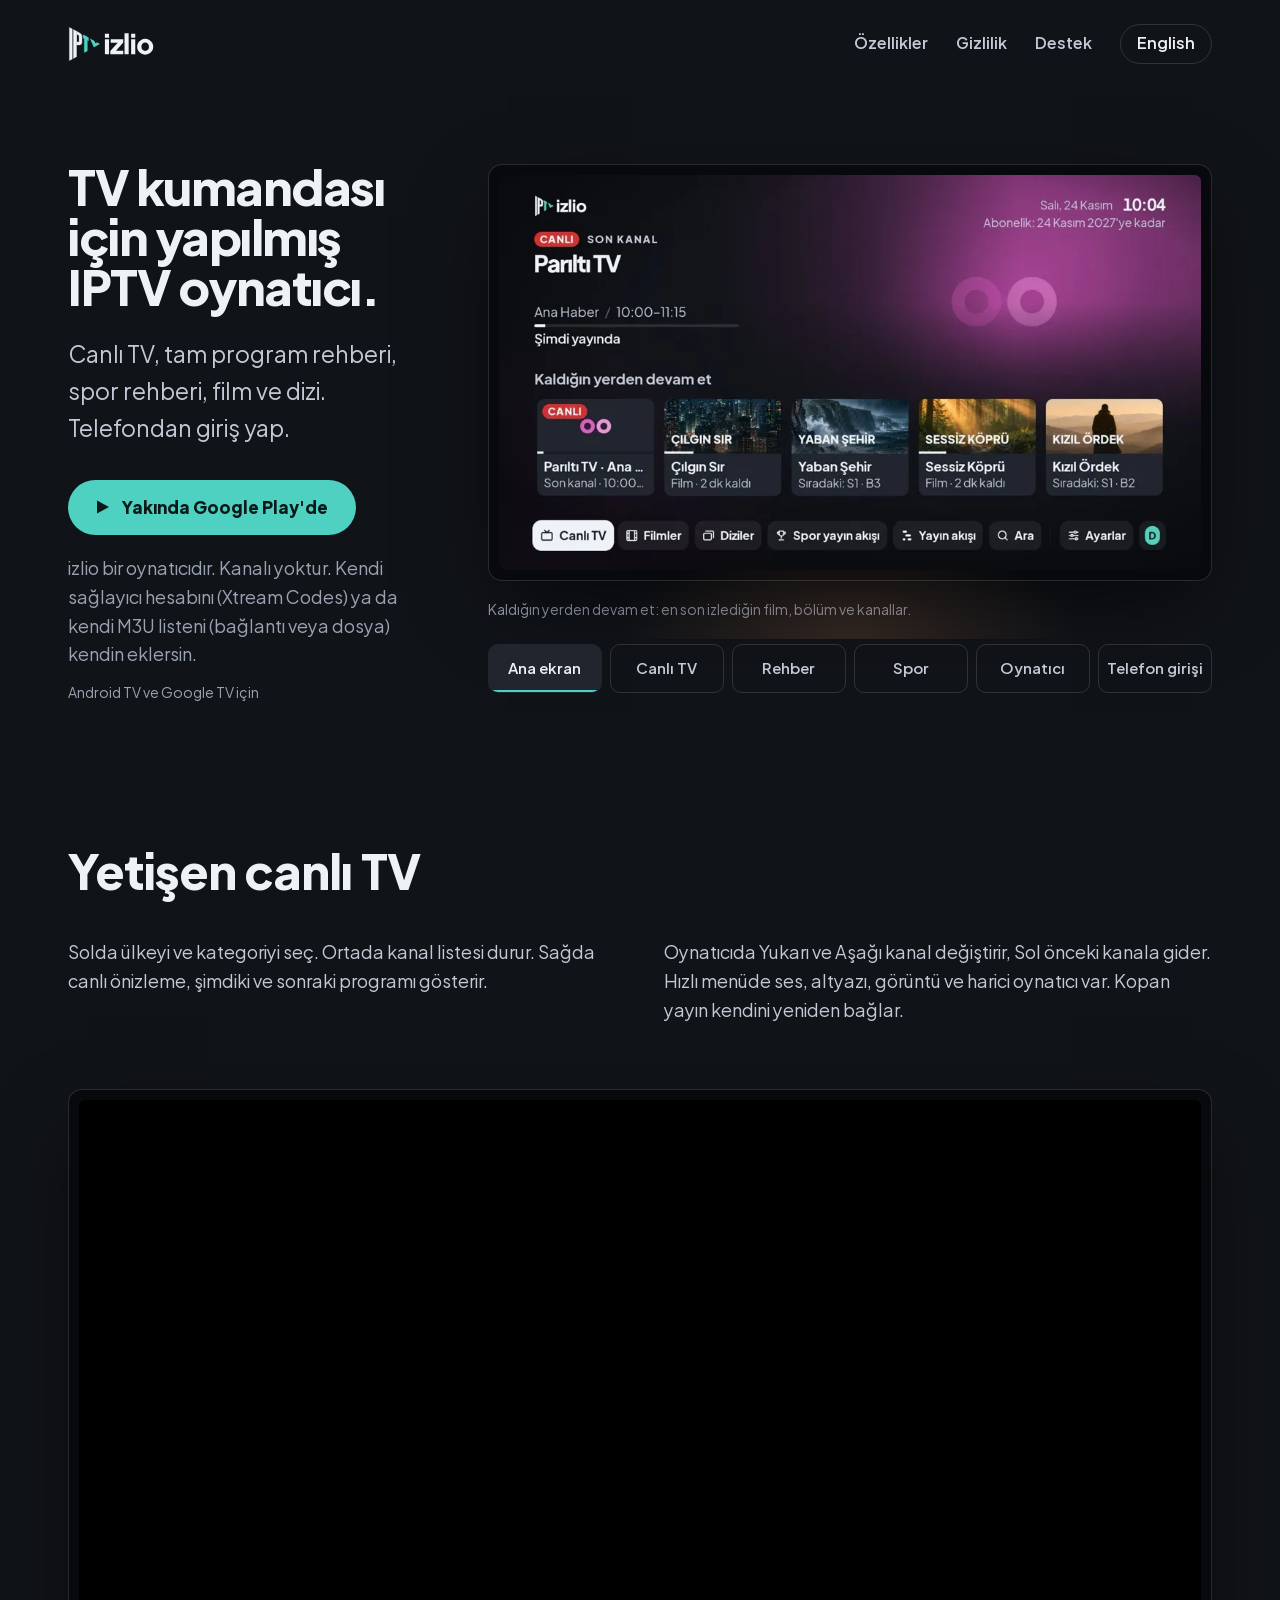
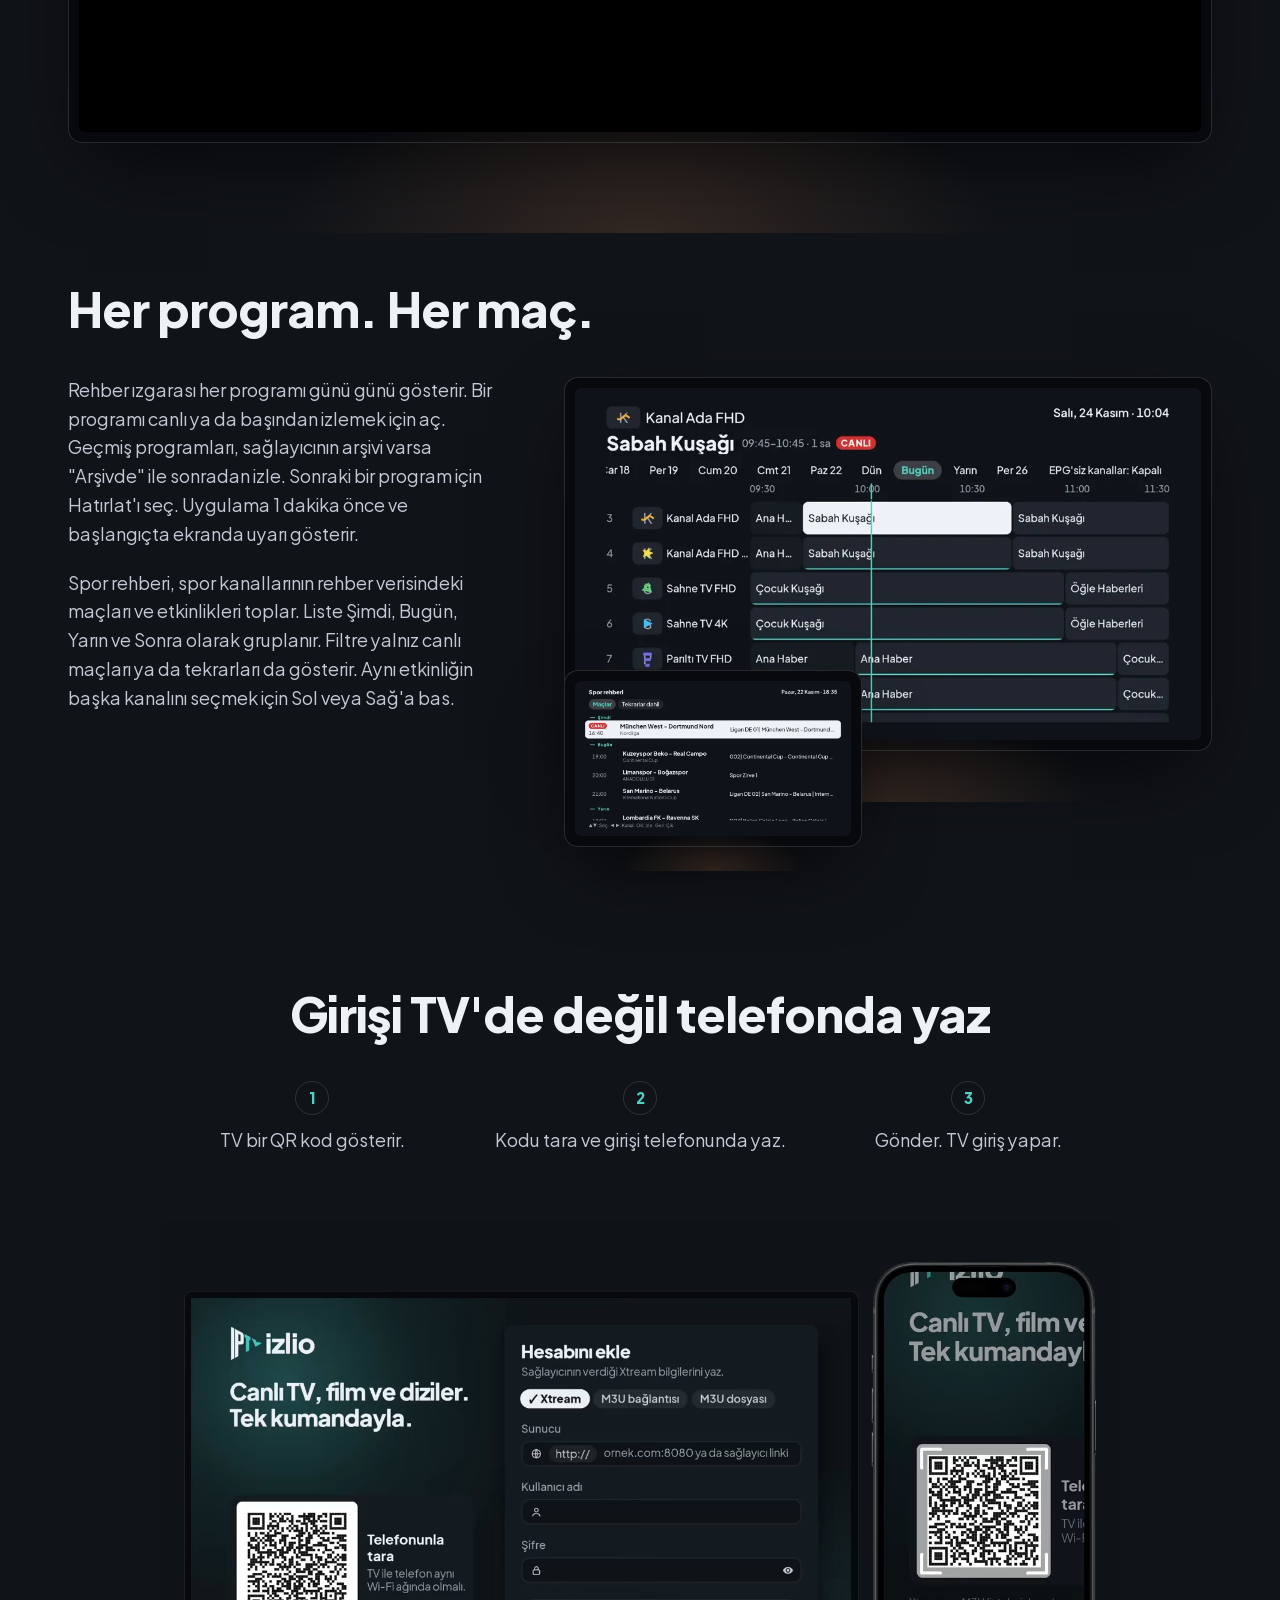
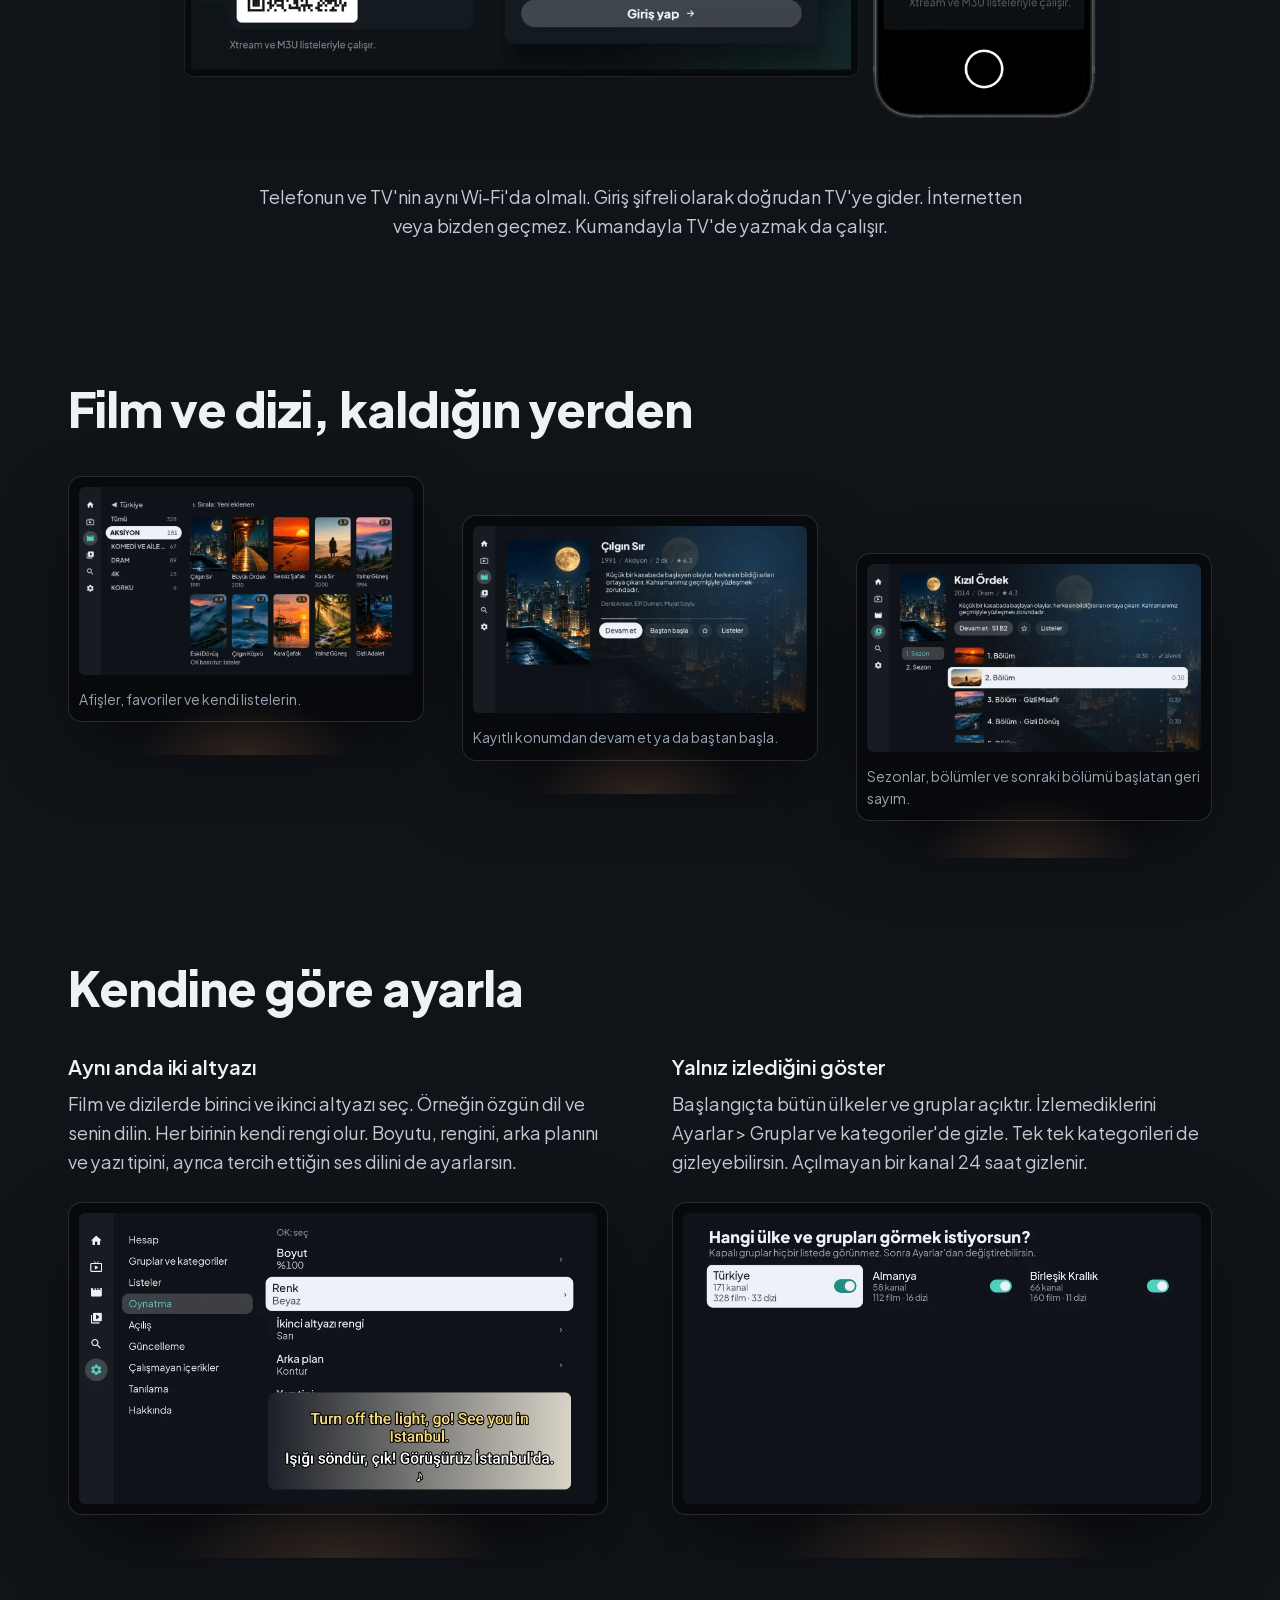
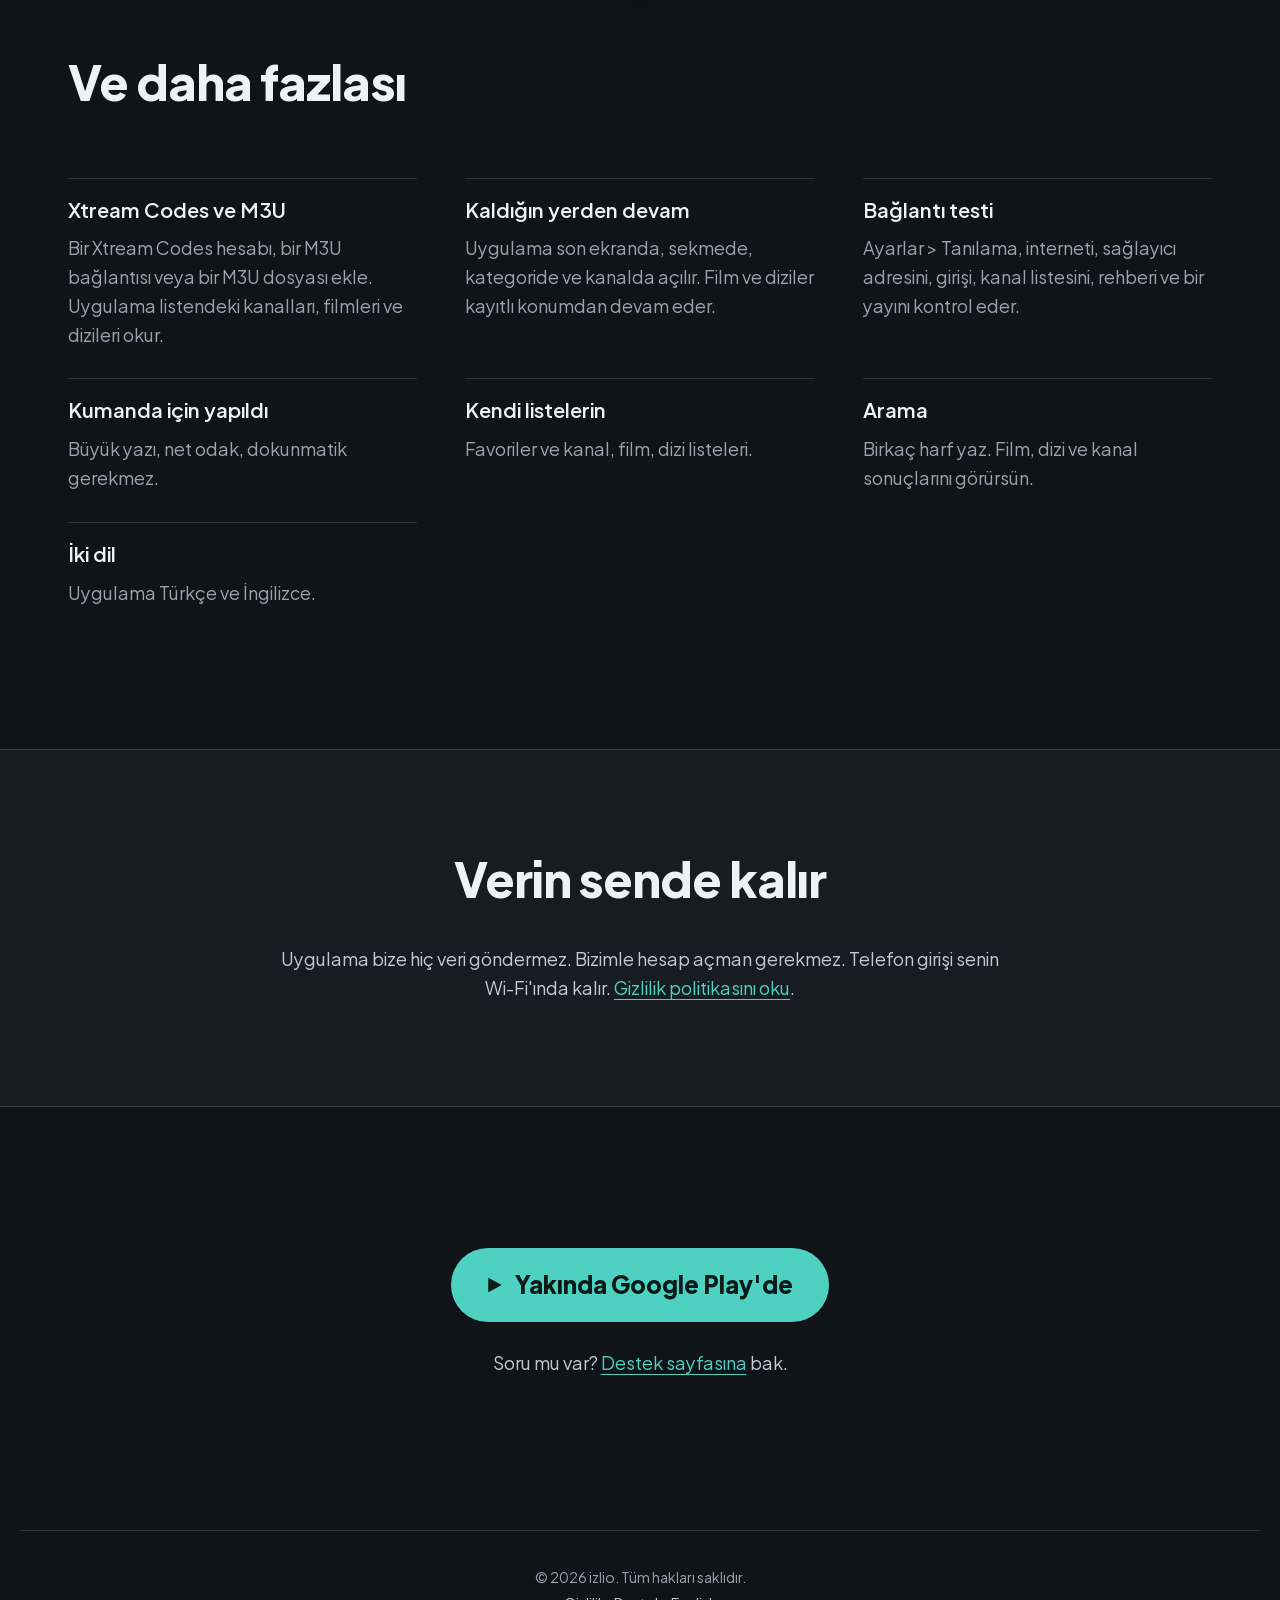
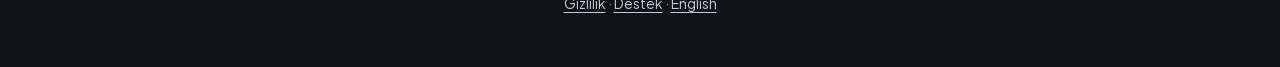
==== commit ef160073: "Use the lowercase name izlio on all pages Co-Authored-By: Claude Opus 5.5 <noreply@anthropic.com>" ====
--- a/tr/index.html
+++ b/tr/index.html
@@ -3,19 +3,19 @@
 <head>
 <meta charset="utf-8">
 <meta name="viewport" content="width=device-width, initial-scale=1">
-<title>Izlio - Android TV ve Google TV için IPTV oynatıcı</title>
-<meta name="description" content="Izlio, Android TV ve Google TV için bir IPTV oynatıcıdır: program rehberi, spor rehberi ve telefondan girişle.">
+<title>izlio - Android TV ve Google TV için IPTV oynatıcı</title>
+<meta name="description" content="izlio, Android TV ve Google TV için bir IPTV oynatıcıdır: program rehberi, spor rehberi ve telefondan girişle.">
 <meta name="color-scheme" content="dark">
 <meta property="og:type" content="website">
-<meta property="og:site_name" content="Izlio">
-<meta property="og:title" content="Izlio - Android TV ve Google TV için IPTV oynatıcı">
-<meta property="og:description" content="Izlio, Android TV ve Google TV için bir IPTV oynatıcıdır: program rehberi, spor rehberi ve telefondan girişle.">
+<meta property="og:site_name" content="izlio">
+<meta property="og:title" content="izlio - Android TV ve Google TV için IPTV oynatıcı">
+<meta property="og:description" content="izlio, Android TV ve Google TV için bir IPTV oynatıcıdır: program rehberi, spor rehberi ve telefondan girişle.">
 <meta property="og:url" content="https://kburakf.github.io/izlio/tr/">
 <meta property="og:locale" content="tr_TR">
 <meta property="og:image" content="https://kburakf.github.io/izlio/img/tr/home.jpg">
 <meta property="og:image:width" content="1600">
 <meta property="og:image:height" content="900">
-<meta property="og:image:alt" content="Son kanal ve Kaldığın yerden devam et satırıyla Izlio ana ekranı.">
+<meta property="og:image:alt" content="Son kanal ve Kaldığın yerden devam et satırıyla izlio ana ekranı.">
 <meta name="twitter:card" content="summary_large_image">
 <link rel="icon" href="../favicon.svg" type="image/svg+xml">
 <link rel="preload" href="../fonts/pjs-800.woff2" as="font" type="font/woff2" crossorigin>
@@ -26,19 +26,19 @@
 <nav aria-label="Main"><a href="#features">Özellikler</a><a href="privacy.html">Gizlilik</a><a href="support.html">Destek</a><a class="lang" href="../index.html" hreflang="en">English</a></nav></header>
 <main>
 
-<section class="hero" aria-label="Izlio">
+<section class="hero" aria-label="izlio">
 <div>
 <h1>TV kumandası için yapılmış IPTV oynatıcı.</h1>
 <p class="tagline">Canlı TV, tam program rehberi, spor rehberi, film ve dizi. Telefondan giriş yap.</p>
 <p class="soon"><svg width="14" height="16" viewBox="0 0 14 16" aria-hidden="true" focusable="false"><path d="M1 1.5v13L13 8Z" fill="currentColor"/></svg>Yakında Google Play'de</p>
-<p class="quiet">Izlio bir oynatıcıdır. Kanalı yoktur. Kendi sağlayıcı hesabını (Xtream Codes) ya da kendi M3U listeni (bağlantı veya dosya) kendin eklersin.</p>
+<p class="quiet">izlio bir oynatıcıdır. Kanalı yoktur. Kendi sağlayıcı hesabını (Xtream Codes) ya da kendi M3U listeni (bağlantı veya dosya) kendin eklersin.</p>
 <p class="platforms">Android TV ve Google TV için</p>
 </div>
 <div class="tour">
 <figure class="tv">
 <div class="tv-screen">
-<figure class="panel" role="tabpanel" id="panel-0" aria-labelledby="tab-0"><picture><source type="image/webp" srcset="../img/tr/home-960.webp 960w, ../img/tr/home-1920.webp 1920w" sizes="(min-width:1100px) 620px, 92vw"><img src="../img/tr/home.jpg" alt="Son kanal ile canlı kanal, bölüm ve film içeren Kaldığın yerden devam et satırıyla Izlio ana ekranı." width="1600" height="900" fetchpriority="high" decoding="async"></picture></figure>
-<figure class="panel" role="tabpanel" id="panel-1" aria-labelledby="tab-1"><picture><source type="image/webp" srcset="../img/tr/live-tv-960.webp 960w, ../img/tr/live-tv-1920.webp 1920w" sizes="(min-width:1100px) 620px, 92vw"><img src="../img/tr/live-tv.jpg" alt="Izlio Canlı TV ekranı: solda ülke ve kategori listesi, ortada kanal listesi, sağda önizleme ile şimdiki ve sonraki program." width="1600" height="900" loading="lazy" decoding="async"></picture></figure>
+<figure class="panel" role="tabpanel" id="panel-0" aria-labelledby="tab-0"><picture><source type="image/webp" srcset="../img/tr/home-960.webp 960w, ../img/tr/home-1920.webp 1920w" sizes="(min-width:1100px) 620px, 92vw"><img src="../img/tr/home.jpg" alt="Son kanal ile canlı kanal, bölüm ve film içeren Kaldığın yerden devam et satırıyla izlio ana ekranı." width="1600" height="900" fetchpriority="high" decoding="async"></picture></figure>
+<figure class="panel" role="tabpanel" id="panel-1" aria-labelledby="tab-1"><picture><source type="image/webp" srcset="../img/tr/live-tv-960.webp 960w, ../img/tr/live-tv-1920.webp 1920w" sizes="(min-width:1100px) 620px, 92vw"><img src="../img/tr/live-tv.jpg" alt="izlio Canlı TV ekranı: solda ülke ve kategori listesi, ortada kanal listesi, sağda önizleme ile şimdiki ve sonraki program." width="1600" height="900" loading="lazy" decoding="async"></picture></figure>
 <figure class="panel" role="tabpanel" id="panel-2" aria-labelledby="tab-2"><picture><source type="image/webp" srcset="../img/tr/guide-960.webp 960w, ../img/tr/guide-1920.webp 1920w" sizes="(min-width:1100px) 620px, 92vw"><img src="../img/tr/guide.jpg" alt="Dünden salıya gün sekmeleri ve her kanalın programlarıyla rehber ızgarası." width="1600" height="900" loading="lazy" decoding="async"></picture></figure>
 <figure class="panel" role="tabpanel" id="panel-3" aria-labelledby="tab-3"><picture><source type="image/webp" srcset="../img/tr/sports-960.webp 960w, ../img/tr/sports-1920.webp 1920w" sizes="(min-width:1100px) 620px, 92vw"><img src="../img/tr/sports.jpg" alt="Bugün ve Yarın altında gruplanmış maçlar, her maçın ligi ve kanalıyla spor rehberi." width="1600" height="900" loading="lazy" decoding="async"></picture></figure>
 <figure class="panel" role="tabpanel" id="panel-4" aria-labelledby="tab-4"><picture><source type="image/webp" srcset="../img/tr/player-960.webp 960w, ../img/tr/player-1920.webp 1920w" sizes="(min-width:1100px) 620px, 92vw"><img src="../img/tr/player.jpg" alt="Tam ekran canlı oynatıcı: kanal, şimdiki ve sonraki program ve saat gösteren bilgi şeridi." width="1600" height="900" loading="lazy" decoding="async"></picture></figure>
@@ -70,7 +70,7 @@
 <p>Solda ülkeyi ve kategoriyi seç. Ortada kanal listesi durur. Sağda canlı önizleme, şimdiki ve sonraki programı gösterir.</p>
 <p>Oynatıcıda Yukarı ve Aşağı kanal değiştirir, Sol önceki kanala gider. Hızlı menüde ses, altyazı, görüntü ve harici oynatıcı var. Kopan yayın kendini yeniden bağlar.</p>
 </div>
-<figure class="tv wide"><div class="tv-screen"><picture><source type="image/webp" srcset="../img/tr/live-tv-960.webp 960w, ../img/tr/live-tv-1920.webp 1920w" sizes="(min-width:1100px) 1144px, 92vw"><img src="../img/tr/live-tv.jpg" alt="Izlio Canlı TV ekranı: ülke listesi, kanal listesi ve canlı önizleme." width="1600" height="900" loading="lazy" decoding="async"></picture></div></figure>
+<figure class="tv wide"><div class="tv-screen"><picture><source type="image/webp" srcset="../img/tr/live-tv-960.webp 960w, ../img/tr/live-tv-1920.webp 1920w" sizes="(min-width:1100px) 1144px, 92vw"><img src="../img/tr/live-tv.jpg" alt="izlio Canlı TV ekranı: ülke listesi, kanal listesi ve canlı önizleme." width="1600" height="900" loading="lazy" decoding="async"></picture></div></figure>
 </section>
 
 <section aria-labelledby="guide-h">
@@ -101,7 +101,7 @@
 <section aria-labelledby="movies-h">
 <h2 id="movies-h">Film ve dizi, kaldığın yerden</h2>
 <div class="row3">
-<figure class="tv"><div class="tv-screen"><picture><source type="image/webp" srcset="../img/tr/movies-960.webp 960w, ../img/tr/movies-1920.webp 1920w" sizes="(min-width:900px) 355px, 82vw"><img src="../img/tr/movies.jpg" alt="Izlio Filmler ekranı: kategori listesi ve film afişleri ızgarası." width="1600" height="900" loading="lazy" decoding="async"></picture></div><figcaption>Afişler, favoriler ve kendi listelerin.</figcaption></figure>
+<figure class="tv"><div class="tv-screen"><picture><source type="image/webp" srcset="../img/tr/movies-960.webp 960w, ../img/tr/movies-1920.webp 1920w" sizes="(min-width:900px) 355px, 82vw"><img src="../img/tr/movies.jpg" alt="izlio Filmler ekranı: kategori listesi ve film afişleri ızgarası." width="1600" height="900" loading="lazy" decoding="async"></picture></div><figcaption>Afişler, favoriler ve kendi listelerin.</figcaption></figure>
 <figure class="tv"><div class="tv-screen"><picture><source type="image/webp" srcset="../img/tr/movie-detail-960.webp 960w, ../img/tr/movie-detail-1920.webp 1920w" sizes="(min-width:900px) 355px, 82vw"><img src="../img/tr/movie-detail.jpg" alt="Film ayrıntı sayfası: afiş, özet, tür, süre, puan ile Devam et ve Baştan başla düğmeleri." width="1600" height="900" loading="lazy" decoding="async"></picture></div><figcaption>Kayıtlı konumdan devam et ya da baştan başla.</figcaption></figure>
 <figure class="tv"><div class="tv-screen"><picture><source type="image/webp" srcset="../img/tr/series-960.webp 960w, ../img/tr/series-1920.webp 1920w" sizes="(min-width:900px) 355px, 82vw"><img src="../img/tr/series.jpg" alt="Dizi sayfası: afiş, özet, sezon listesi ve süreleriyle bölüm listesi." width="1600" height="900" loading="lazy" decoding="async"></picture></div><figcaption>Sezonlar, bölümler ve sonraki bölümü başlatan geri sayım.</figcaption></figure>
 </div>
@@ -141,12 +141,12 @@
 <p>Uygulama bize hiç veri göndermez. Bizimle hesap açman gerekmez. Telefon girişi senin Wi-Fi'ında kalır. <a href="privacy.html">Gizlilik politikasını oku</a>.</p>
 </section>
 
-<section class="closing" aria-label="Izlio'yu al">
+<section class="closing" aria-label="izlio'yu al">
 <p class="soon"><svg width="16" height="18" viewBox="0 0 14 16" aria-hidden="true" focusable="false"><path d="M1 1.5v13L13 8Z" fill="currentColor"/></svg>Yakında Google Play'de</p>
 <p>Soru mu var? <a href="support.html">Destek sayfasına</a> bak.</p>
 </section>
 </main>
-<footer><p>&copy; 2026 Izlio. Tüm hakları saklıdır.</p><p><a href="privacy.html">Gizlilik</a> · <a href="support.html">Destek</a> · <a href="../index.html">English</a></p></footer>
+<footer><p>&copy; 2026 izlio. Tüm hakları saklıdır.</p><p><a href="privacy.html">Gizlilik</a> · <a href="support.html">Destek</a> · <a href="../index.html">English</a></p></footer>
 <script>
 (function(){document.documentElement.classList.replace("no-js","js");var t=document.querySelector(".tour");if(!t)return;var r=matchMedia("(prefers-reduced-motion: reduce)").matches;if(r)t.classList.add("still");var b=[].slice.call(t.querySelectorAll("[role=tab]")),p=[].slice.call(t.querySelectorAll(".panel")),c=[].slice.call(t.querySelectorAll(".tour-captions p")),n=b.length,i=0,h=0;function go(k,f){i=((k%n)+n)%n;b.forEach(function(x,j){var s=j===i;x.setAttribute("aria-selected",s);x.tabIndex=s?0:-1;var a=x.querySelector(".bar");if(a&&!r){a.classList.remove("run","done");if(j<i)a.classList.add("done")}});p.forEach(function(x,j){x.classList.toggle("on",j===i)});c.forEach(function(x,j){x.classList.toggle("on",j===i)});var m=p[(i+1)%n].querySelector("img");if(m)m.loading="eager";if(f)b[i].focus()}function tick(){clearTimeout(h);var a=b[i].querySelector(".bar");if(a&&!r){a.classList.remove("run");void a.offsetWidth;a.classList.add("run")}if(!r)h=setTimeout(function(){go(i+1);tick()},5000)}b.forEach(function(x,j){x.addEventListener("click",function(){go(j);tick()});x.addEventListener("keydown",function(e){var d={ArrowRight:1,ArrowLeft:-1,Home:0,End:2}[e.key];if(d===undefined)return;e.preventDefault();go(d===0?0:d===2?n-1:j+d,1);tick()})});t.addEventListener("mouseenter",function(){t.classList.add("paused");clearTimeout(h)});t.addEventListener("mouseleave",function(){t.classList.remove("paused");tick()});t.addEventListener("focusin",function(){t.classList.add("paused");clearTimeout(h)});t.addEventListener("focusout",function(){t.classList.remove("paused");tick()});go(0);tick();
 })();
--- a/style.css
+++ b/style.css
@@ -1,4 +1,4 @@
-/* Izlio - dark, cinematic, teal accent. Static site, no build step. */
+/* izlio - dark, cinematic, teal accent. Static site, no build step. */
 
 @font-face{font-family:"Plus Jakarta Sans";src:url("fonts/pjs-400.woff2") format("woff2");font-weight:400;font-style:normal;font-display:swap}
 @font-face{font-family:"Plus Jakarta Sans";src:url("fonts/pjs-600.woff2") format("woff2");font-weight:600;font-style:normal;font-display:swap}
